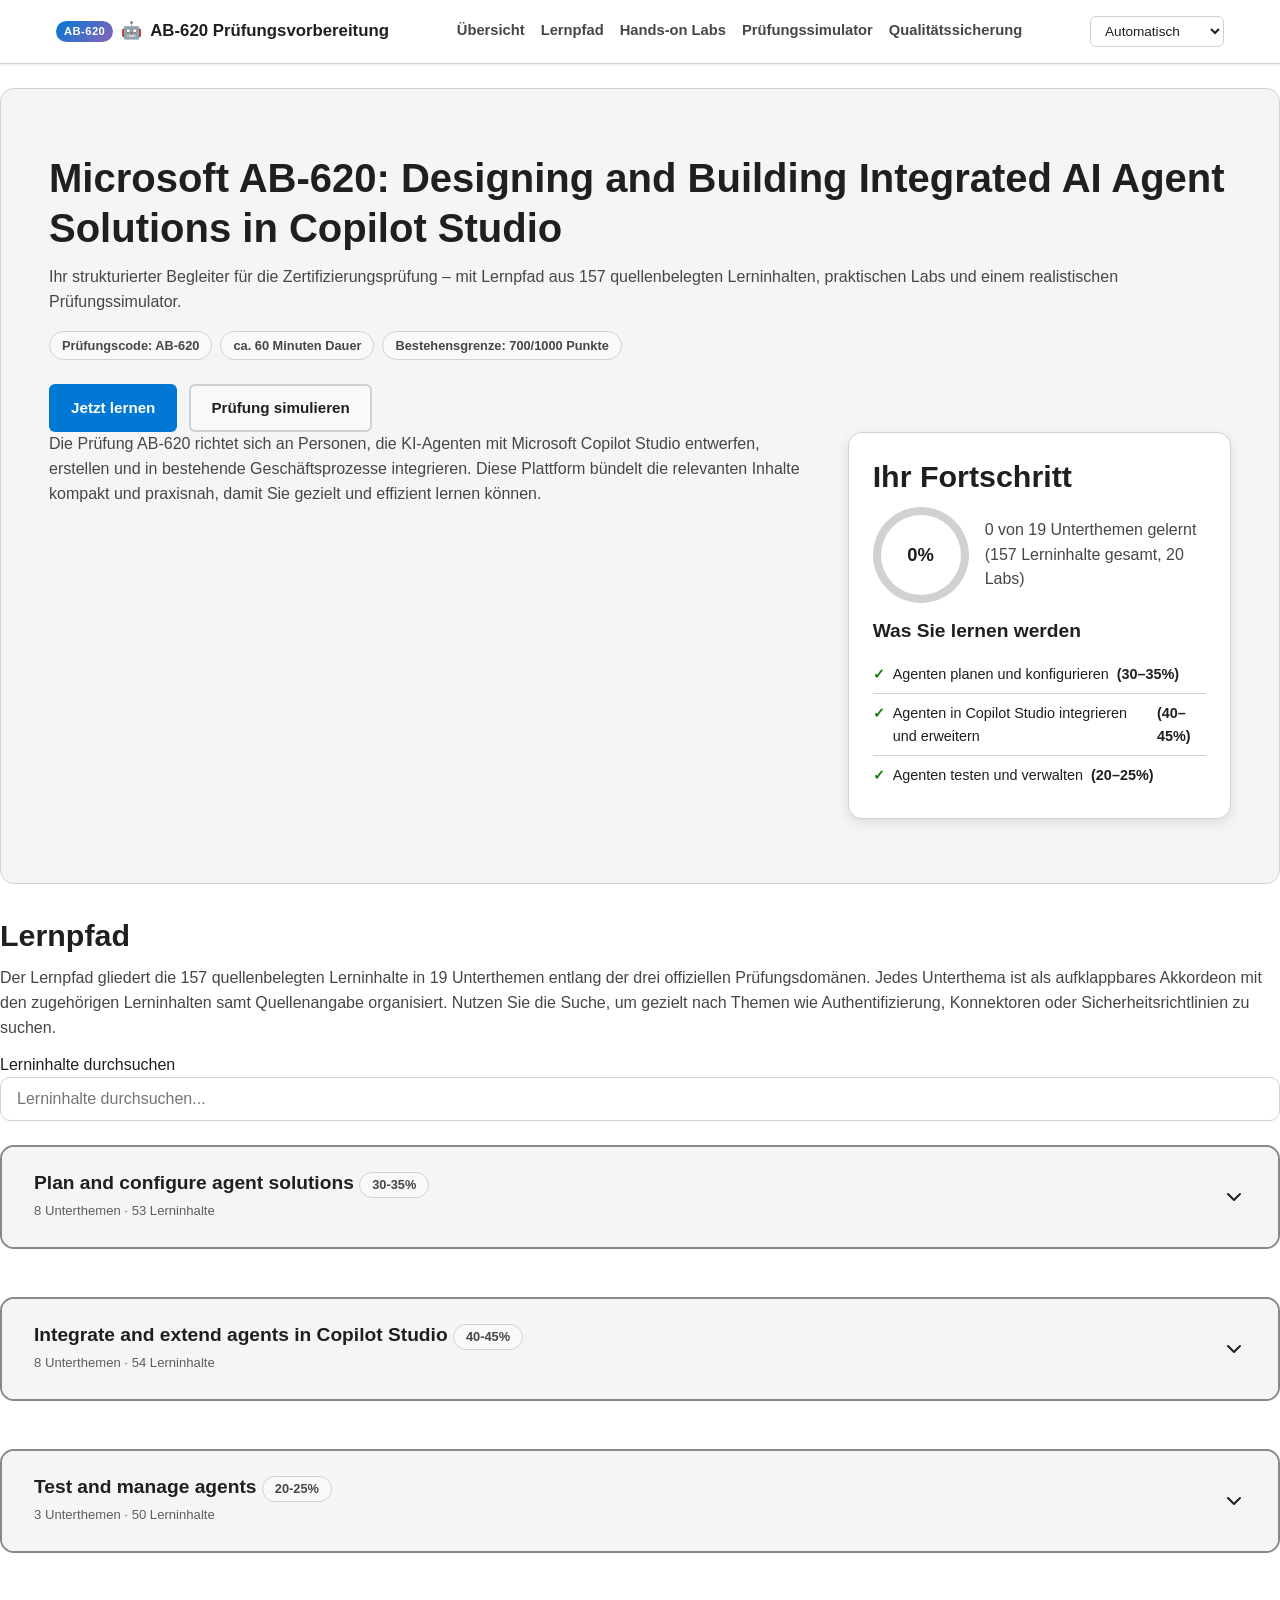
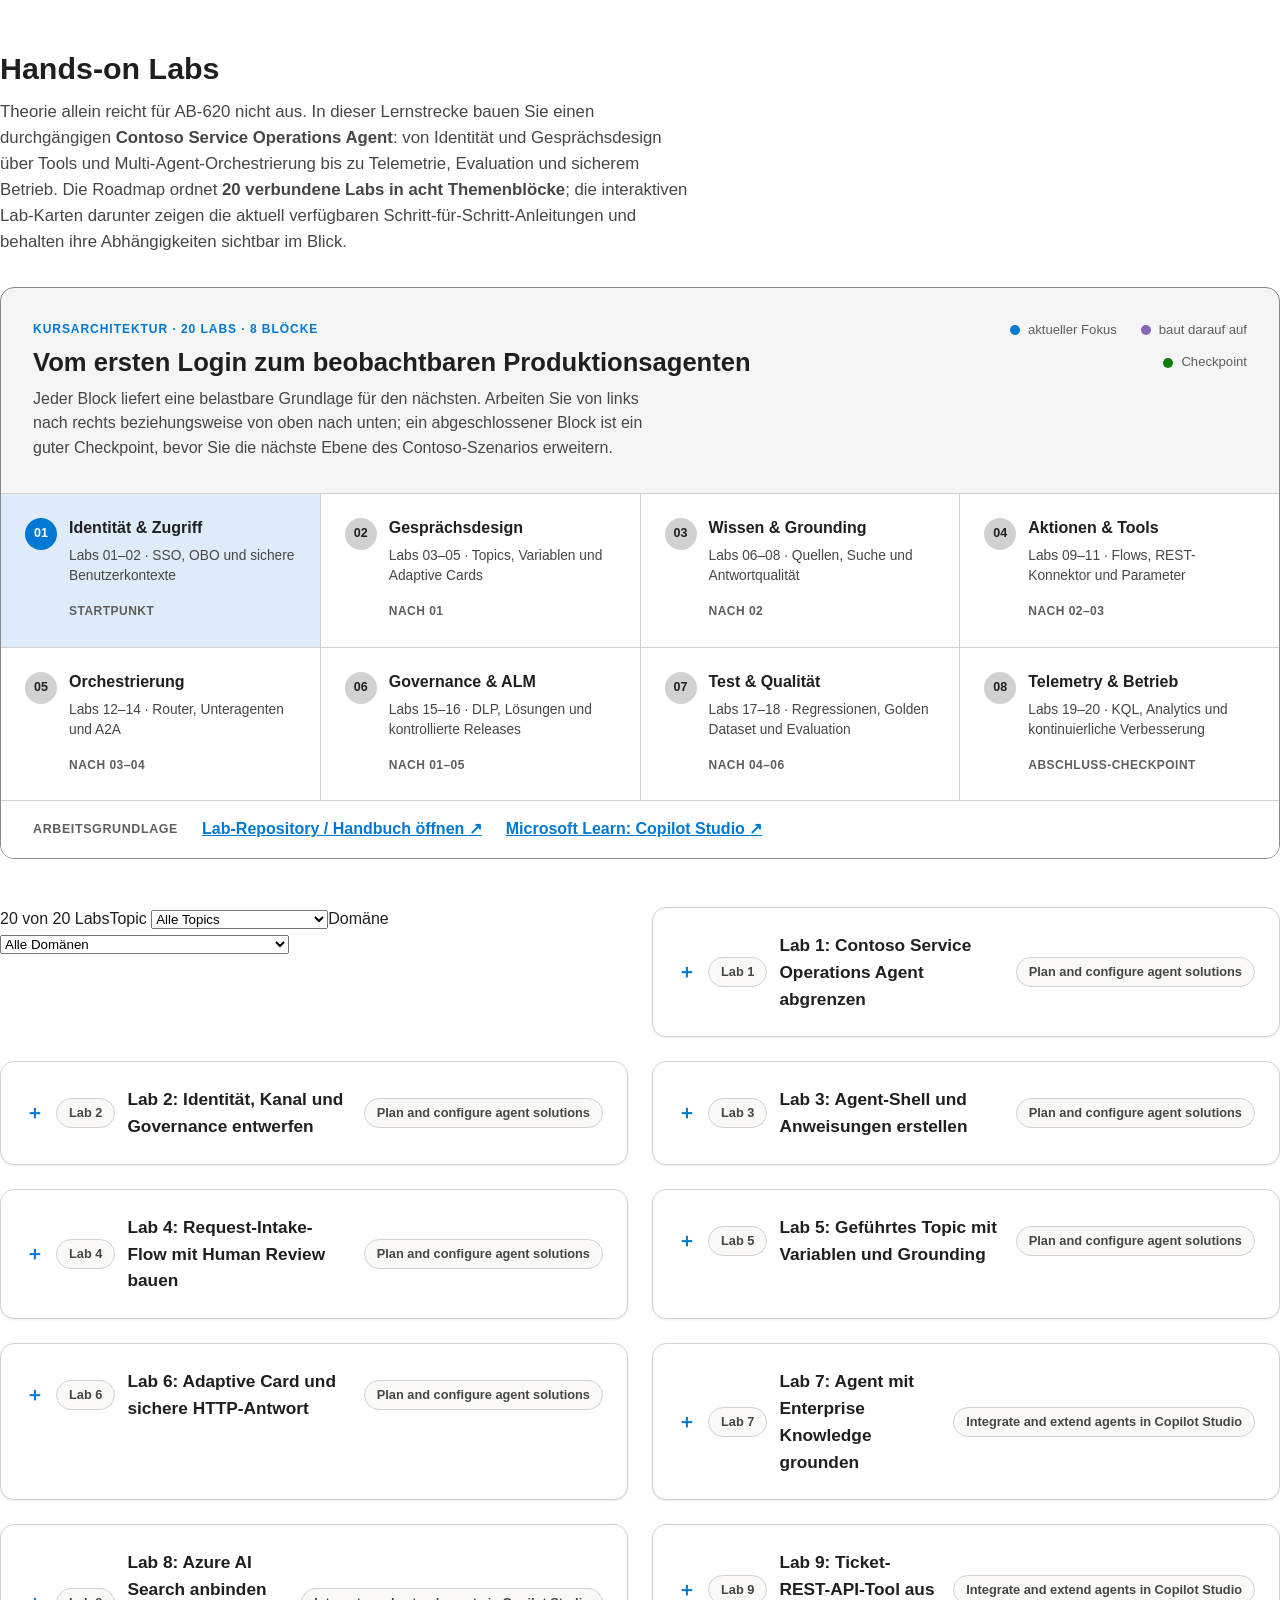
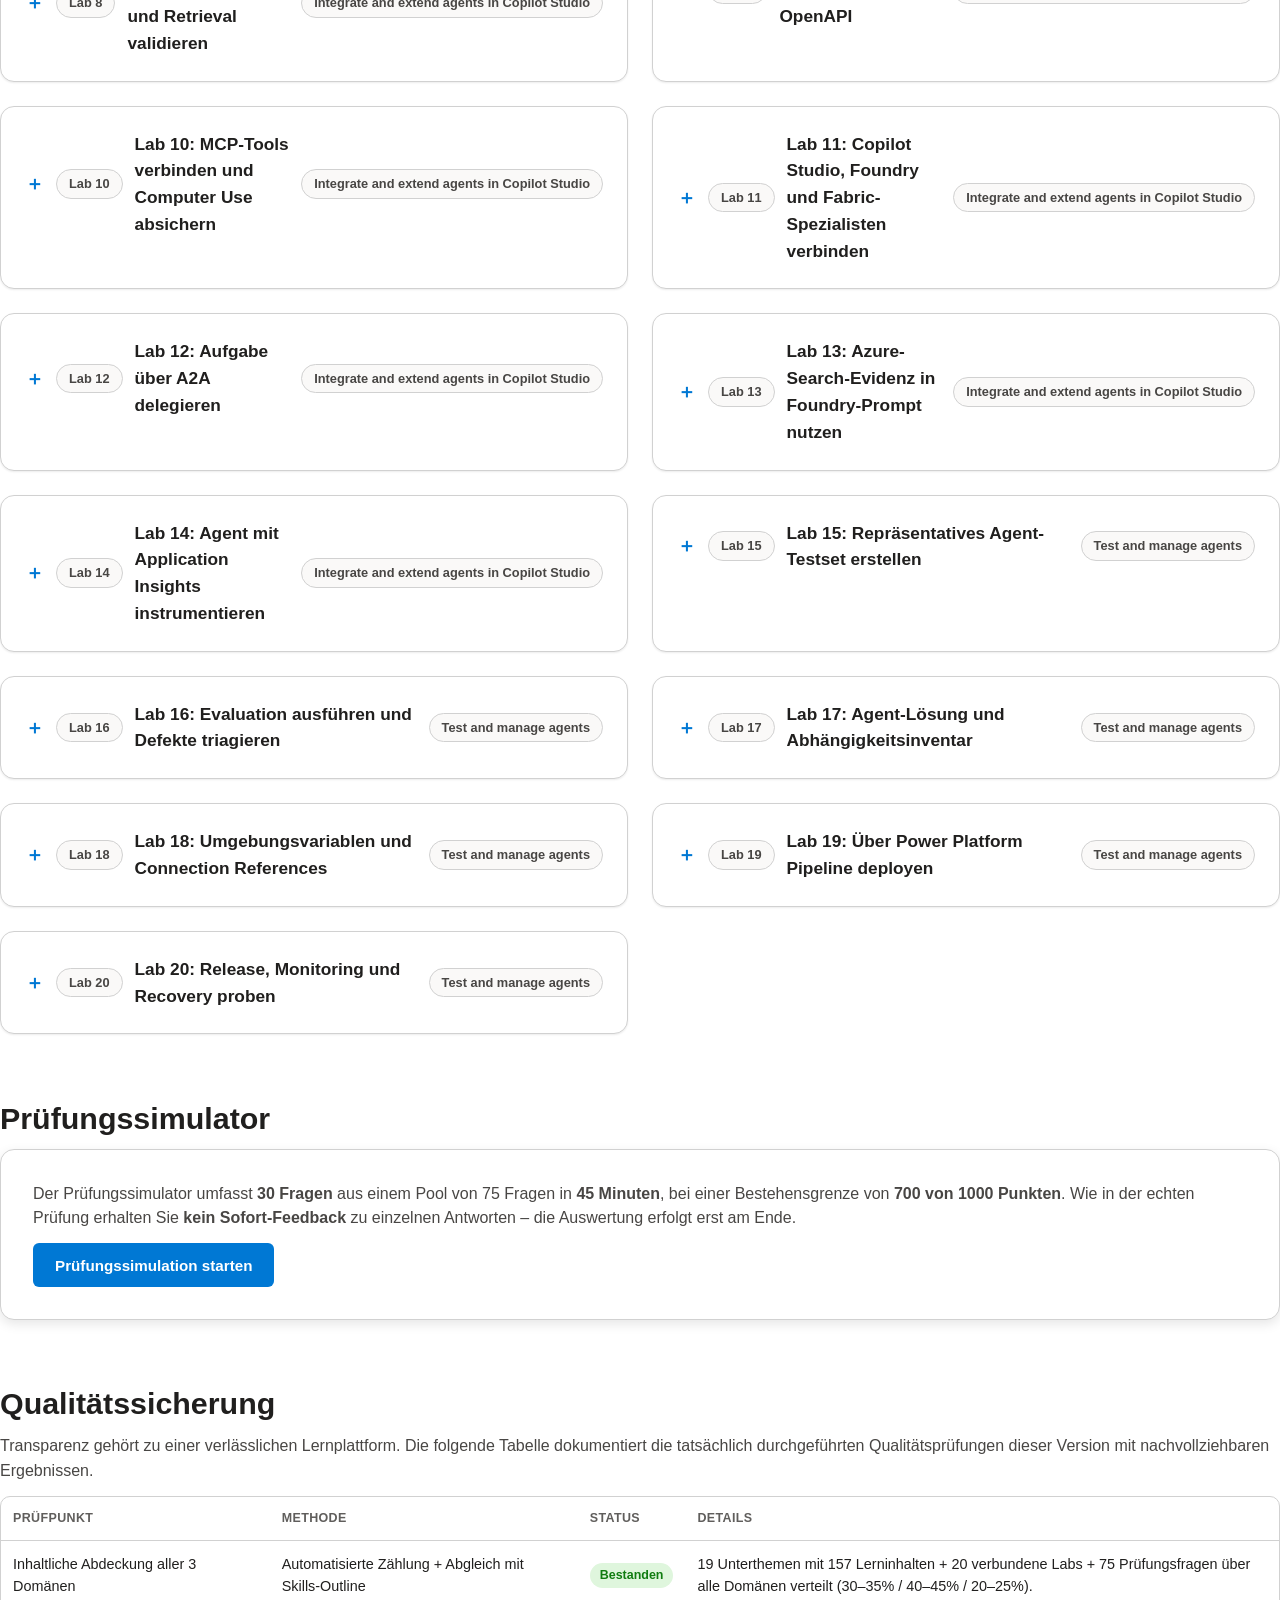
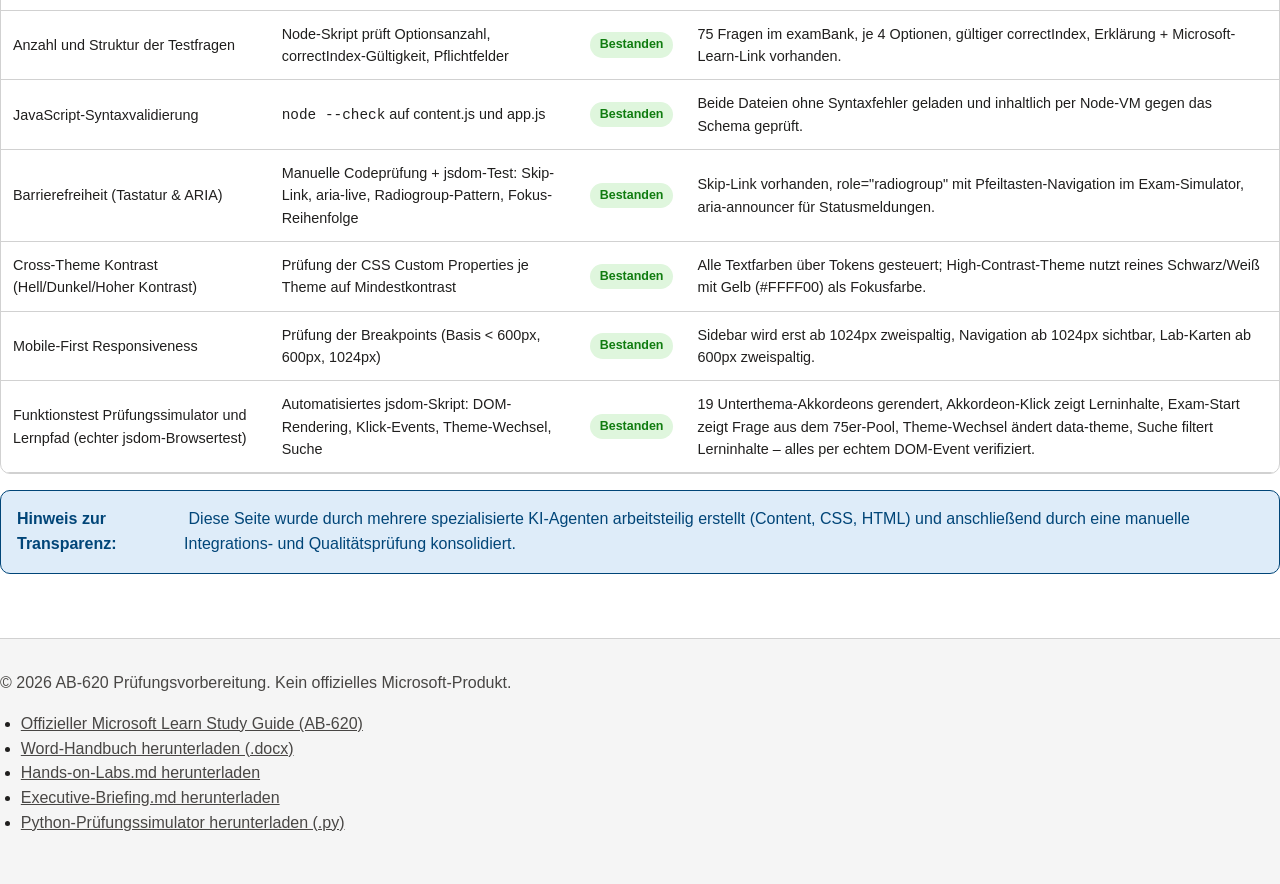
==== index.html @ d0540448 "Initial commit: AB-620 Prüfungsvorbereitung Lernplattform - 157 quellenbelegte Lerninhalte in 19 Unt" ====
<!DOCTYPE html>
<html lang="de" data-theme="auto">
<head>
<meta charset="UTF-8">
<meta name="viewport" content="width=device-width, initial-scale=1.0">
<title>AB-620 Prüfungsvorbereitung – Designing and Building Integrated AI Agent Solutions in Copilot Studio</title>
<meta name="description" content="Interaktive Lernplattform zur Vorbereitung auf die Microsoft-Zertifizierung AB-620: Lernpfad, Hands-on Labs und Prüfungssimulator.">
<link rel="stylesheet" href="assets/css/style.css?v=20260822-lab-accordion">
</head>
<body>
<a class="skip-link" href="#main-content">Zum Hauptinhalt springen</a>
<div id="aria-announcer" class="sr-only" aria-live="polite"></div>

<header class="site-header">
  <div class="site-header__inner">
    <a class="site-header__brand" href="#top" aria-label="AB-620 Prüfungsvorbereitung – Startseite">
      <span class="site-header__brand-badge">AB-620</span>
      <span aria-hidden="true">🤖</span> AB-620 Prüfungsvorbereitung
    </a>
    <nav class="site-nav" aria-label="Hauptnavigation">
        <a href="#uebersicht">Übersicht</a>
        <a href="#lernpfad">Lernpfad</a>
        <a href="#hands-on-labs">Hands-on Labs</a>
        <a href="#simulator">Prüfungssimulator</a>
        <a href="#qualitaetssicherung">Qualitätssicherung</a>
    </nav>
    <div class="theme-switcher">
      <label for="theme-select" class="sr-only">Farbschema auswählen</label>
      <select id="theme-select" aria-label="Farbschema auswählen">
        <option value="auto">Automatisch</option>
        <option value="light">Hell</option>
        <option value="dark">Dunkel</option>
        <option value="high-contrast">Hoher Kontrast</option>
      </select>
    </div>
  </div>
</header>

<main id="main-content">

  <section id="uebersicht" class="hero" aria-labelledby="hero-title">
    <div class="hero__content">
      <h1 id="hero-title">Microsoft AB-620: Designing and Building Integrated AI Agent Solutions in Copilot Studio</h1>
      <p class="hero__subtitle">Ihr strukturierter Begleiter für die Zertifizierungsprüfung – mit Lernpfad aus 157 quellenbelegten Lerninhalten, praktischen Labs und einem realistischen Prüfungssimulator.</p>
      <div class="hero__badges">
        <span class="badge">Prüfungscode: AB-620</span>
        <span class="badge">ca. 60 Minuten Dauer</span>
        <span class="badge">Bestehensgrenze: 700/1000 Punkte</span>
      </div>
      <div class="hero__actions">
        <a href="#lernpfad" class="btn btn--primary">Jetzt lernen</a>
        <a href="#simulator" class="btn btn--secondary">Prüfung simulieren</a>
      </div>
    </div>

    <div class="hero__layout content-with-sidebar">
      <div class="hero__main">
        <p>
          Die Prüfung AB-620 richtet sich an Personen, die KI-Agenten mit Microsoft Copilot Studio entwerfen,
          erstellen und in bestehende Geschäftsprozesse integrieren. Diese Plattform bündelt die relevanten
          Inhalte kompakt und praxisnah, damit Sie gezielt und effizient lernen können.
        </p>
      </div>
      <aside class="sidebar-card" aria-labelledby="sidebar-progress-title">
        <h2 id="sidebar-progress-title">Ihr Fortschritt</h2>
        <div class="progress-ring-wrap">
          <div id="dashboard-progress" class="score-ring" role="status" aria-live="polite" style="--pct:0">
            <span class="score-ring__value">0%</span>
          </div>
          <p id="sidebar-progress-stat" style="margin:0;">0 von 19 Unterthemen gelernt (157 Lerninhalte gesamt, 20 Labs)</p>
        </div>
        <h3>Was Sie lernen werden</h3>
        <ul class="learn-list">
          <li><span class="check" aria-hidden="true">✓</span> Agenten planen und konfigurieren <strong>(30–35%)</strong></li>
          <li><span class="check" aria-hidden="true">✓</span> Agenten in Copilot Studio integrieren und erweitern <strong>(40–45%)</strong></li>
          <li><span class="check" aria-hidden="true">✓</span> Agenten testen und verwalten <strong>(20–25%)</strong></li>
        </ul>
      </aside>
    </div>
  </section>

  <section id="lernpfad" class="section" aria-labelledby="lernpfad-title">
    <h2 id="lernpfad-title">Lernpfad</h2>
    <p>
      Der Lernpfad gliedert die 157 quellenbelegten Lerninhalte in 19 Unterthemen entlang der drei offiziellen
      Prüfungsdomänen. Jedes Unterthema ist als aufklappbares Akkordeon mit den zugehörigen Lerninhalten samt
      Quellenangabe organisiert. Nutzen Sie die Suche, um gezielt nach Themen wie Authentifizierung, Konnektoren
      oder Sicherheitsrichtlinien zu suchen.
    </p>
    <div class="search-field">
      <label for="search-input">Lerninhalte durchsuchen</label>
      <input id="search-input" type="search" placeholder="Lerninhalte durchsuchen...">
    </div>
    <div id="module-list" class="module-list" aria-live="polite">
      <!-- wird dynamisch von JS mit 3 Domänen-Blöcken und 19 Unterthema-Akkordeons befüllt -->
    </div>
  </section>

  <section id="hands-on-labs" class="section" aria-labelledby="labs-title">
    <h2 id="labs-title">Hands-on Labs</h2>
    <p class="labs-lead">
      Theorie allein reicht für AB-620 nicht aus. In dieser Lernstrecke bauen Sie einen durchgängigen
      <strong>Contoso Service Operations Agent</strong>: von Identität und Gesprächsdesign über Tools und
      Multi-Agent-Orchestrierung bis zu Telemetrie, Evaluation und sicherem Betrieb. Die Roadmap ordnet
      <strong>20 verbundene Labs in acht Themenblöcke</strong>; die interaktiven Lab-Karten darunter zeigen die
      aktuell verfügbaren Schritt-für-Schritt-Anleitungen und behalten ihre Abhängigkeiten sichtbar im Blick.
    </p>

    <div class="lab-architecture" aria-labelledby="lab-architecture-title">
      <div class="lab-architecture__intro">
        <div>
          <p class="section-kicker">Kursarchitektur · 20 Labs · 8 Blöcke</p>
          <h3 id="lab-architecture-title">Vom ersten Login zum beobachtbaren Produktionsagenten</h3>
          <p>
            Jeder Block liefert eine belastbare Grundlage für den nächsten. Arbeiten Sie von links nach rechts
            beziehungsweise von oben nach unten; ein abgeschlossener Block ist ein guter Checkpoint, bevor Sie
            die nächste Ebene des Contoso-Szenarios erweitern.
          </p>
        </div>
        <div class="lab-architecture__legend" aria-label="Legende für den Lernfortschritt">
          <span><i class="status-dot status-dot--current" aria-hidden="true"></i> aktueller Fokus</span>
          <span><i class="status-dot status-dot--next" aria-hidden="true"></i> baut darauf auf</span>
          <span><i class="status-dot status-dot--done" aria-hidden="true"></i> Checkpoint</span>
        </div>
      </div>
      <ol class="roadmap" aria-label="Acht Themenblöcke der Lab-Roadmap">
        <li class="roadmap__item roadmap__item--current">
          <span class="roadmap__index">01</span><div><h4>Identität &amp; Zugriff</h4><p>Labs 01–02 · SSO, OBO und sichere Benutzerkontexte</p><span class="roadmap__dependency">Startpunkt</span></div>
        </li>
        <li class="roadmap__item"><span class="roadmap__index">02</span><div><h4>Gesprächsdesign</h4><p>Labs 03–05 · Topics, Variablen und Adaptive Cards</p><span class="roadmap__dependency">nach 01</span></div></li>
        <li class="roadmap__item"><span class="roadmap__index">03</span><div><h4>Wissen &amp; Grounding</h4><p>Labs 06–08 · Quellen, Suche und Antwortqualität</p><span class="roadmap__dependency">nach 02</span></div></li>
        <li class="roadmap__item"><span class="roadmap__index">04</span><div><h4>Aktionen &amp; Tools</h4><p>Labs 09–11 · Flows, REST-Konnektor und Parameter</p><span class="roadmap__dependency">nach 02–03</span></div></li>
        <li class="roadmap__item"><span class="roadmap__index">05</span><div><h4>Orchestrierung</h4><p>Labs 12–14 · Router, Unteragenten und A2A</p><span class="roadmap__dependency">nach 03–04</span></div></li>
        <li class="roadmap__item"><span class="roadmap__index">06</span><div><h4>Governance &amp; ALM</h4><p>Labs 15–16 · DLP, Lösungen und kontrollierte Releases</p><span class="roadmap__dependency">nach 01–05</span></div></li>
        <li class="roadmap__item"><span class="roadmap__index">07</span><div><h4>Test &amp; Qualität</h4><p>Labs 17–18 · Regressionen, Golden Dataset und Evaluation</p><span class="roadmap__dependency">nach 04–06</span></div></li>
        <li class="roadmap__item"><span class="roadmap__index">08</span><div><h4>Telemetry &amp; Betrieb</h4><p>Labs 19–20 · KQL, Analytics und kontinuierliche Verbesserung</p><span class="roadmap__dependency">Abschluss-Checkpoint</span></div></li>
      </ol>
      <div class="lab-architecture__resources">
        <span class="resource-label">Arbeitsgrundlage</span>
        <a href="docs/AB-620_HandsOn_Labs.md" target="_blank" rel="noopener noreferrer">Lab-Repository / Handbuch öffnen <span aria-hidden="true">↗</span></a>
        <a href="https://learn.microsoft.com/en-us/microsoft-copilot-studio/" target="_blank" rel="noopener noreferrer">Microsoft Learn: Copilot Studio <span aria-hidden="true">↗</span></a>
      </div>
    </div>

    <div id="lab-list" class="lab-list" aria-live="polite" aria-label="Dynamisch geladene Lab-Karten">
      <!-- wird dynamisch von JS mit den verfügbaren Lab-Karten befüllt -->
    </div>
  </section>

  <section id="simulator" class="section" aria-labelledby="simulator-title">
    <h2 id="simulator-title">Prüfungssimulator</h2>
    <div id="exam-container" class="exam-shell">
      <div class="exam-intro">
        <p>
          Der Prüfungssimulator umfasst <strong>30 Fragen</strong> aus einem Pool von 75 Fragen in
          <strong>45 Minuten</strong>, bei einer Bestehensgrenze von <strong>700 von 1000 Punkten</strong>.
          Wie in der echten Prüfung erhalten Sie <strong>kein Sofort-Feedback</strong> zu einzelnen Antworten –
          die Auswertung erfolgt erst am Ende.
        </p>
        <button id="exam-start-btn" type="button" class="btn btn--primary">Prüfungssimulation starten</button>
      </div>
      <div id="exam-timer" class="exam-timer" hidden aria-live="polite"></div>
      <div id="exam-question-area" aria-live="polite"></div>
      <div id="exam-results" aria-live="polite"></div>
    </div>
  </section>

  <section id="qualitaetssicherung" class="section" aria-labelledby="qa-title">
    <h2 id="qa-title">Qualitätssicherung</h2>
    <p>
      Transparenz gehört zu einer verlässlichen Lernplattform. Die folgende Tabelle dokumentiert die tatsächlich
      durchgeführten Qualitätsprüfungen dieser Version mit nachvollziehbaren Ergebnissen.
    </p>
    <div class="table-scroll">
    <table class="data-table">
      <caption class="sr-only">QA-Prüfpunkte und Status</caption>
      <thead>
        <tr>
          <th scope="col">Prüfpunkt</th>
          <th scope="col">Methode</th>
          <th scope="col">Status</th>
          <th scope="col">Details</th>
        </tr>
      </thead>
      <tbody>
        <tr>
          <td>Inhaltliche Abdeckung aller 3 Domänen</td>
          <td>Automatisierte Zählung + Abgleich mit Skills-Outline</td>
          <td><span class="status-pill status-pill--pass">Bestanden</span></td>
          <td>19 Unterthemen mit 157 Lerninhalten + 20 verbundene Labs + 75 Prüfungsfragen über alle Domänen verteilt (30–35% / 40–45% / 20–25%).</td>
        </tr>
        <tr>
          <td>Anzahl und Struktur der Testfragen</td>
          <td>Node-Skript prüft Optionsanzahl, correctIndex-Gültigkeit, Pflichtfelder</td>
          <td><span class="status-pill status-pill--pass">Bestanden</span></td>
          <td>75 Fragen im examBank, je 4 Optionen, gültiger correctIndex, Erklärung + Microsoft-Learn-Link vorhanden.</td>
        </tr>
        <tr>
          <td>JavaScript-Syntaxvalidierung</td>
          <td><code>node --check</code> auf content.js und app.js</td>
          <td><span class="status-pill status-pill--pass">Bestanden</span></td>
          <td>Beide Dateien ohne Syntaxfehler geladen und inhaltlich per Node-VM gegen das Schema geprüft.</td>
        </tr>
        <tr>
          <td>Barrierefreiheit (Tastatur &amp; ARIA)</td>
          <td>Manuelle Codeprüfung + jsdom-Test: Skip-Link, aria-live, Radiogroup-Pattern, Fokus-Reihenfolge</td>
          <td><span class="status-pill status-pill--pass">Bestanden</span></td>
          <td>Skip-Link vorhanden, role="radiogroup" mit Pfeiltasten-Navigation im Exam-Simulator, aria-announcer für Statusmeldungen.</td>
        </tr>
        <tr>
          <td>Cross-Theme Kontrast (Hell/Dunkel/Hoher Kontrast)</td>
          <td>Prüfung der CSS Custom Properties je Theme auf Mindestkontrast</td>
          <td><span class="status-pill status-pill--pass">Bestanden</span></td>
          <td>Alle Textfarben über Tokens gesteuert; High-Contrast-Theme nutzt reines Schwarz/Weiß mit Gelb (#FFFF00) als Fokusfarbe.</td>
        </tr>
        <tr>
          <td>Mobile-First Responsiveness</td>
          <td>Prüfung der Breakpoints (Basis &lt; 600px, 600px, 1024px)</td>
          <td><span class="status-pill status-pill--pass">Bestanden</span></td>
          <td>Sidebar wird erst ab 1024px zweispaltig, Navigation ab 1024px sichtbar, Lab-Karten ab 600px zweispaltig.</td>
        </tr>
        <tr>
          <td>Funktionstest Prüfungssimulator und Lernpfad (echter jsdom-Browsertest)</td>
          <td>Automatisiertes jsdom-Skript: DOM-Rendering, Klick-Events, Theme-Wechsel, Suche</td>
          <td><span class="status-pill status-pill--pass">Bestanden</span></td>
          <td>19 Unterthema-Akkordeons gerendert, Akkordeon-Klick zeigt Lerninhalte, Exam-Start zeigt Frage aus dem 75er-Pool, Theme-Wechsel ändert data-theme, Suche filtert Lerninhalte – alles per echtem DOM-Event verifiziert.</td>
        </tr>
      </tbody>
    </table>
    </div>
    <div class="alert alert--info">
      <strong>Hinweis zur Transparenz:</strong>&nbsp;Diese Seite wurde durch mehrere spezialisierte KI-Agenten arbeitsteilig erstellt (Content, CSS, HTML) und anschließend durch eine manuelle Integrations- und Qualitätsprüfung konsolidiert.
    </div>
  </section>

</main>

<footer class="site-footer">
  <p>&copy; 2026 AB-620 Prüfungsvorbereitung. Kein offizielles Microsoft-Produkt.</p>
  <nav aria-label="Weiterführende Links">
    <ul>
      <li><a href="https://learn.microsoft.com/en-us/credentials/certifications/resources/study-guides/ab-620" target="_blank" rel="noopener noreferrer">Offizieller Microsoft Learn Study Guide (AB-620)</a></li>
      <li><a href="docs/AB-620_Microsoft_AI_Agent_Builder_Lernplan.docx" download>Word-Handbuch herunterladen (.docx)</a></li>
      <li><a href="docs/AB-620_HandsOn_Labs.md" download>Hands-on-Labs.md herunterladen</a></li>
      <li><a href="docs/AB-620_Executive_Briefing.md" download>Executive-Briefing.md herunterladen</a></li>
      <li><a href="docs/ab620_exam_simulator.py" download>Python-Prüfungssimulator herunterladen (.py)</a></li>
    </ul>
  </nav>
</footer>

<script src="assets/data/content.js?v=20260822-lab-accordion"></script>
<script src="assets/js/app.js?v=20260822-lab-accordion"></script>
</body>
</html>
---- assets/css/style.css ----
/* ==========================================================================
   AB-620 Prüfungsvorbereitung — Design System
   Basis: Microsoft.com Fluent-Optik (hell) mit abgeleitetem Dark- und
   High-Contrast-Theme. Layout-Muster: Udemy (Sidebar/Akkordeon) +
   Coursera (Modul-Karten mit Fortschritt).
   ========================================================================== */

/* ---------- 1. Design Tokens (Light = Basis) ---------- */
:root,
:root[data-theme="light"] {
  --color-bg: #ffffff;
  --color-bg-subtle: #f5f5f5;
  --color-bg-elevated: #ffffff;
  --color-surface-2: #faf9f8;
  --color-border: #d1d1d1;
  --color-border-strong: #8a8886;

  --color-text: #201f1e;
  --color-text-secondary: #484644;
  --color-text-muted: #605e5c;
  --color-text-on-primary: #ffffff;

  --color-primary: #0078d4;
  --color-primary-hover: #005a9e;
  --color-primary-active: #004578;
  --color-accent-teams: #6264a7;
  --color-accent-copilot: #8764b8;

  --color-success: #107c10;
  --color-success-bg: #dff6dd;
  --color-warning: #8a6d00;
  --color-warning-bg: #fff4ce;
  --color-error: #a4262c;
  --color-error-bg: #fde7e9;
  --color-info: #004578;
  --color-info-bg: #deecf9;

  --code-bg: #1e1e1e;
  --code-text: #d4d4d4;
  --code-keyword: #569cd6;
  --code-string: #ce9178;
  --code-comment: #6a9955;

  --focus-ring-color: #0078d4;

  --radius-sm: 6px;
  --radius-md: 10px;
  --radius-lg: 14px;
  --radius-pill: 999px;

  --shadow-sm: 0 1px 2px rgba(0,0,0,.08);
  --shadow-md: 0 4px 12px rgba(0,0,0,.10);
  --shadow-lg: 0 10px 28px rgba(0,0,0,.14);

  --space-1: 4px;
  --space-2: 8px;
  --space-3: 12px;
  --space-4: 16px;
  --space-5: 24px;
  --space-6: 32px;
  --space-7: 48px;
  --space-8: 64px;

  --font-family: "Segoe UI Variable", "Segoe UI", -apple-system, BlinkMacSystemFont, Roboto, Helvetica, Arial, sans-serif;
  --font-mono: "Cascadia Code", "Fira Code", Consolas, "Courier New", monospace;

  --header-height: 64px;
  --transition-fast: 120ms ease;
  --transition-base: 200ms ease;
}

/* ---------- Dark theme (explicit + system fallback for "auto") ---------- */
:root[data-theme="dark"],
:root[data-theme="auto"] {
  /* placeholders overridden below in media query for auto */
}

:root[data-theme="dark"] {
  --color-bg: #1b1a19;
  --color-bg-subtle: #201f1e;
  --color-bg-elevated: #292827;
  --color-surface-2: #252423;
  --color-border: #484644;
  --color-border-strong: #605e5c;

  --color-text: #f3f2f1;
  --color-text-secondary: #e1dfdd;
  --color-text-muted: #c8c6c4;
  --color-text-on-primary: #ffffff;

  --color-primary: #2899f5;
  --color-primary-hover: #56b1f7;
  --color-primary-active: #0078d4;
  --color-accent-teams: #8b8cc7;
  --color-accent-copilot: #a583d6;

  --color-success: #6bb700;
  --color-success-bg: #1f3a1a;
  --color-warning: #ffd335;
  --color-warning-bg: #3d3116;
  --color-error: #ff5f6d;
  --color-error-bg: #3b1f21;
  --color-info: #6cb3f2;
  --color-info-bg: #16283b;

  --code-bg: #0f0f0f;
  --code-text: #e6e6e6;

  --focus-ring-color: #56b1f7;

  --shadow-sm: 0 1px 2px rgba(0,0,0,.4);
  --shadow-md: 0 4px 12px rgba(0,0,0,.45);
  --shadow-lg: 0 10px 28px rgba(0,0,0,.55);
}

/* ---------- High-contrast theme ---------- */
:root[data-theme="high-contrast"] {
  --color-bg: #000000;
  --color-bg-subtle: #000000;
  --color-bg-elevated: #000000;
  --color-surface-2: #000000;
  --color-border: #ffffff;
  --color-border-strong: #ffffff;

  --color-text: #ffffff;
  --color-text-secondary: #ffffff;
  --color-text-muted: #ffffff;
  --color-text-on-primary: #000000;

  --color-primary: #1aebff;
  --color-primary-hover: #ffff00;
  --color-primary-active: #ffff00;
  --color-accent-teams: #1aebff;
  --color-accent-copilot: #ff3ec9;

  --color-success: #3ff23f;
  --color-success-bg: #000000;
  --color-warning: #ffff00;
  --color-warning-bg: #000000;
  --color-error: #ff3b3b;
  --color-error-bg: #000000;
  --color-info: #1aebff;
  --color-info-bg: #000000;

  --code-bg: #000000;
  --code-text: #ffffff;

  --focus-ring-color: #ffff00;

  --shadow-sm: none;
  --shadow-md: none;
  --shadow-lg: none;
}

/* ---------- Auto: follow OS preference when data-theme="auto" ---------- */
@media (prefers-color-scheme: dark) {
  :root[data-theme="auto"] {
    --color-bg: #1b1a19;
    --color-bg-subtle: #201f1e;
    --color-bg-elevated: #292827;
    --color-surface-2: #252423;
    --color-border: #484644;
    --color-border-strong: #605e5c;
    --color-text: #f3f2f1;
    --color-text-secondary: #e1dfdd;
    --color-text-muted: #c8c6c4;
    --color-text-on-primary: #ffffff;
    --color-primary: #2899f5;
    --color-primary-hover: #56b1f7;
    --color-primary-active: #0078d4;
    --color-accent-teams: #8b8cc7;
    --color-accent-copilot: #a583d6;
    --color-success: #6bb700; --color-success-bg: #1f3a1a;
    --color-warning: #ffd335; --color-warning-bg: #3d3116;
    --color-error: #ff5f6d; --color-error-bg: #3b1f21;
    --color-info: #6cb3f2; --color-info-bg: #16283b;
    --code-bg: #0f0f0f; --code-text: #e6e6e6;
    --focus-ring-color: #56b1f7;
    --shadow-sm: 0 1px 2px rgba(0,0,0,.4);
    --shadow-md: 0 4px 12px rgba(0,0,0,.45);
    --shadow-lg: 0 10px 28px rgba(0,0,0,.55);
  }
}

@media (forced-colors: active) {
  :root[data-theme="auto"] {
    --focus-ring-color: LinkText;
  }
}

/* ---------- 2. Reset & Base ---------- */
*, *::before, *::after { box-sizing: border-box; }
html { scroll-behavior: smooth; }
@media (prefers-reduced-motion: reduce) {
  html { scroll-behavior: auto; }
  *, *::before, *::after {
    animation-duration: 0.001ms !important;
    animation-iteration-count: 1 !important;
    transition-duration: 0.001ms !important;
    scroll-behavior: auto !important;
  }
}

body {
  margin: 0;
  font-family: var(--font-family);
  background: var(--color-bg);
  color: var(--color-text);
  line-height: 1.55;
  font-size: 16px;
  transition: background-color var(--transition-base), color var(--transition-base);
}

h1, h2, h3, h4 { margin: 0 0 var(--space-3); line-height: 1.25; font-weight: 600; }
h1 { font-size: clamp(1.75rem, 4vw, 2.5rem); }
h2 { font-size: clamp(1.4rem, 3vw, 1.9rem); }
h3 { font-size: 1.2rem; }
p { margin: 0 0 var(--space-3); color: var(--color-text-secondary); }
a { color: var(--color-primary); }
ul, ol { padding-left: 1.3em; }

img, svg { max-width: 100%; }

.sr-only {
  position: absolute; width: 1px; height: 1px; padding: 0; margin: -1px;
  overflow: hidden; clip: rect(0,0,0,0); white-space: nowrap; border: 0;
}

.skip-link {
  position: absolute; top: -100px; left: var(--space-3);
  background: var(--color-primary); color: var(--color-text-on-primary);
  padding: var(--space-2) var(--space-4); border-radius: var(--radius-sm);
  z-index: 1000; transition: top var(--transition-fast);
}
.skip-link:focus { top: var(--space-3); }

:focus-visible {
  outline: 3px solid var(--focus-ring-color);
  outline-offset: 2px;
  border-radius: var(--radius-sm);
}

/* ---------- 3. Layout Shell ---------- */
.site-header {
  position: sticky; top: 0; z-index: 100;
  height: var(--header-height);
  background: var(--color-bg-elevated);
  border-bottom: 1px solid var(--color-border);
  box-shadow: var(--shadow-sm);
}
.site-header__inner {
  max-width: 1200px; margin: 0 auto; height: 100%;
  display: flex; align-items: center; justify-content: space-between;
  padding: 0 var(--space-4); gap: var(--space-4);
}
.site-header__brand {
  display: flex; align-items: center; gap: var(--space-2);
  font-weight: 700; font-size: 1.05rem; color: var(--color-text); text-decoration: none;
}
.site-header__brand-badge {
  background: linear-gradient(135deg, var(--color-primary), var(--color-accent-copilot));
  color: #fff; font-size: .7rem; font-weight: 700; letter-spacing: .04em;
  padding: 2px 8px; border-radius: var(--radius-pill);
}
.site-nav { display: none; gap: var(--space-4); }
.site-nav a {
  color: var(--color-text-secondary); text-decoration: none; font-weight: 600; font-size: .92rem;
  padding: var(--space-2) 0; border-bottom: 2px solid transparent;
}
.site-nav a:hover { color: var(--color-primary); border-bottom-color: var(--color-primary); }

.theme-switcher { display: flex; align-items: center; gap: var(--space-2); }
.theme-switcher select {
  font-family: inherit; font-size: .85rem; padding: 6px 10px;
  border-radius: var(--radius-sm); border: 1px solid var(--color-border);
  background: var(--color-bg-elevated); color: var(--color-text); cursor: pointer;
}

.page-container { max-width: 1200px; margin: 0 auto; padding: 0 var(--space-4); }

.layout-grid {
  display: grid; grid-template-columns: 1fr; gap: var(--space-6);
  padding: var(--space-6) 0;
}

main section { scroll-margin-top: calc(var(--header-height) + var(--space-3)); margin-bottom: var(--space-8); }

/* ---------- 4. Hero ---------- */
.hero {
  background: var(--color-bg-subtle);
  border-radius: var(--radius-lg);
  padding: var(--space-7) var(--space-5);
  margin: var(--space-5) 0 var(--space-6);
  border: 1px solid var(--color-border);
}
.hero__eyebrow {
  display: inline-block; font-size: .8rem; font-weight: 700; letter-spacing: .05em;
  text-transform: uppercase; color: var(--color-accent-copilot); margin-bottom: var(--space-2);
}
.hero__badges { display: flex; flex-wrap: wrap; gap: var(--space-2); margin: var(--space-4) 0; }
.hero__actions { display: flex; flex-wrap: wrap; gap: var(--space-3); margin-top: var(--space-5); }

/* ---------- 5. Buttons ---------- */
.btn {
  display: inline-flex; align-items: center; justify-content: center; gap: var(--space-2);
  font-family: inherit; font-weight: 600; font-size: .95rem; cursor: pointer;
  padding: 10px 20px; border-radius: var(--radius-sm); border: 2px solid transparent;
  text-decoration: none; transition: background-color var(--transition-fast), color var(--transition-fast), border-color var(--transition-fast), transform var(--transition-fast);
  min-height: 44px;
}
.btn:active { transform: scale(0.98); }
.btn--primary { background: var(--color-primary); color: var(--color-text-on-primary); }
.btn--primary:hover { background: var(--color-primary-hover); }
.btn--secondary { background: var(--color-surface-2); color: var(--color-text); border-color: var(--color-border); }
.btn--secondary:hover { border-color: var(--color-primary); color: var(--color-primary); }
.btn--outline { background: transparent; color: var(--color-primary); border-color: var(--color-primary); }
.btn--outline:hover { background: var(--color-info-bg); }
.btn:disabled { opacity: .55; cursor: not-allowed; }

/* ---------- 6. Badges / Pills ---------- */
.badge {
  display: inline-flex; align-items: center; gap: 6px;
  font-size: .8rem; font-weight: 600; padding: 4px 12px;
  border-radius: var(--radius-pill); background: var(--color-surface-2);
  border: 1px solid var(--color-border); color: var(--color-text-secondary);
}
.badge--primary { background: var(--color-info-bg); color: var(--color-info); border-color: transparent; }
.badge--success { background: var(--color-success-bg); color: var(--color-success); border-color: transparent; }

.skill-pill {
  display: inline-block; font-size: .78rem; font-weight: 600;
  padding: 3px 10px; border-radius: var(--radius-pill);
  background: var(--color-info-bg); color: var(--color-info); margin: 0 6px 6px 0;
}

/* ---------- 7. Grid: Content + Sidebar (Udemy pattern) ---------- */
.content-with-sidebar {
  display: grid; grid-template-columns: 1fr; gap: var(--space-6);
}
.sidebar-card {
  background: var(--color-bg-elevated); border: 1px solid var(--color-border);
  border-radius: var(--radius-lg); padding: var(--space-5); box-shadow: var(--shadow-md);
  align-self: start;
}
@media (min-width: 1024px) {
  .content-with-sidebar { grid-template-columns: 2fr 1fr; }
  .sidebar-card { position: sticky; top: calc(var(--header-height) + var(--space-4)); }
}

.progress-ring-wrap { display: flex; align-items: center; gap: var(--space-4); margin-bottom: var(--space-4); }
.score-ring {
  --pct: 0;
  width: 96px; height: 96px; border-radius: 50%; flex-shrink: 0;
  background: conic-gradient(var(--color-primary) calc(var(--pct) * 1%), var(--color-border) 0);
  display: grid; place-items: center; position: relative;
}
.score-ring::before {
  content: ""; position: absolute; inset: 8px; border-radius: 50%; background: var(--color-bg-elevated);
}
.score-ring__value { position: relative; font-weight: 700; font-size: 1.15rem; }

.learn-list { list-style: none; padding: 0; margin: 0; }
.learn-list li { display: flex; gap: var(--space-2); align-items: flex-start; padding: var(--space-2) 0; border-bottom: 1px solid var(--color-border); font-size: .9rem; }
.learn-list li:last-child { border-bottom: none; }
.learn-list .check { color: var(--color-success); font-weight: 700; }

/* ---------- 8. Search input ---------- */
.search-field { position: relative; margin-bottom: var(--space-5); }
.search-field input[type="search"] {
  width: 100%; font-family: inherit; font-size: 1rem; padding: 12px 16px;
  border-radius: var(--radius-md); border: 1px solid var(--color-border);
  background: var(--color-bg-elevated); color: var(--color-text);
}

/* ---------- 9. Accordion module cards (Udemy curriculum + Coursera module) ---------- */
.module-list { display: flex; flex-direction: column; gap: var(--space-4); }

.module-card {
  background: var(--color-bg-elevated); border: 1px solid var(--color-border);
  border-radius: var(--radius-lg); overflow: hidden;
}
.module-card[open] { box-shadow: var(--shadow-md); }

.module-card__header {
  display: flex; align-items: center; gap: var(--space-3);
  padding: var(--space-4) var(--space-5); cursor: pointer; list-style: none;
  background: var(--color-bg-elevated);
}
.module-card__header::-webkit-details-marker { display: none; }
.module-card__header:hover { background: var(--color-bg-subtle); }

.module-card__number {
  width: 36px; height: 36px; border-radius: 50%; background: var(--color-info-bg);
  color: var(--color-info); font-weight: 700; display: grid; place-items: center; flex-shrink: 0;
}
.module-card__title-group { flex: 1; min-width: 0; }
.module-card__title { font-weight: 700; font-size: 1.02rem; margin: 0; }
.module-card__meta { font-size: .82rem; color: var(--color-text-muted); }
.module-card__chevron { transition: transform var(--transition-base); flex-shrink: 0; }
.module-card[open] .module-card__chevron { transform: rotate(180deg); }

.module-card__progress-bar {
  height: 4px; background: var(--color-border); border-radius: var(--radius-pill); overflow: hidden;
}

/* ---------- 9b. Domain-level accordion (top level: klappt die ganze Domäne auf/zu) ---------- */
.domain-accordion {
  background: var(--color-bg-elevated); border: 2px solid var(--color-border-strong, var(--color-border));
  border-radius: var(--radius-xl, var(--radius-lg)); overflow: hidden; margin-bottom: var(--space-6, 24px);
}
.domain-accordion[open] { box-shadow: var(--shadow-lg, var(--shadow-md)); }
.domain-accordion__header {
  display: flex; align-items: center; gap: var(--space-4);
  padding: var(--space-5) var(--space-6); cursor: pointer; list-style: none;
  background: var(--color-bg-subtle);
}
.domain-accordion__header::-webkit-details-marker { display: none; }
.domain-accordion__header:hover { background: var(--color-bg-hover, var(--color-bg-subtle)); }
.domain-accordion__title-group { flex: 1; min-width: 0; }
.domain-accordion__chevron { transition: transform var(--transition-base); flex-shrink: 0; width: 24px; height: 24px; }
.domain-accordion[open] .domain-accordion__chevron { transform: rotate(180deg); }
.domain-accordion__body { padding: var(--space-5) var(--space-6); }
.domain-accordion__body .module-list,
.domain-accordion__body > .module-card { margin-top: var(--space-4); }

/* ---------- 9c. Domain overview (vor Start des Presenters) ---------- */
.domain-overview__stats {
  display: flex; gap: var(--space-4, 16px); list-style: none; padding: 0; margin: var(--space-4, 16px) 0;
  flex-wrap: wrap;
}
.domain-overview__stats li {
  background: var(--color-bg-subtle); border-radius: var(--radius-pill); padding: 6px 16px;
  font-size: .85rem; font-weight: 600; color: var(--color-text-muted);
}

/* ---------- 9d. Presenter-Karte: geführter Einzelkarten-Modus ----------
   Layout: oberes 2/3 = Erklärung (Topic + Content), unteres 1/3 = Quelle, darunter Navigation. */
.presenter-card {
  display: flex; flex-direction: column;
  border: 1px solid var(--color-border); border-radius: var(--radius-xl, var(--radius-lg));
  overflow: hidden; background: var(--color-bg-elevated);
  max-height: calc(100vh - 160px);
}
.presenter-card__progress {
  display: flex; justify-content: space-between; align-items: center;
  padding: var(--space-4, 16px) var(--space-5, 20px);
  border-bottom: 1px solid var(--color-border);
  font-size: .85rem; color: var(--color-text-muted);
  flex-shrink: 0;
}
.presenter-card__counter { font-weight: 600; }

.presenter-card__explanation {
  flex: 2 1 0; /* oberes 2/3 */
  padding: var(--space-6, 24px) var(--space-6, 24px);
  display: flex; flex-direction: column; justify-content: center;
  background: var(--color-bg-elevated);
  overflow-y: auto;
  min-height: 0; /* erlaubt Flex-Kind zu schrumpfen und intern zu scrollen statt überzulaufen */
}
.presenter-card__topic {
  font-size: 1.35rem; font-weight: 700; margin: 0 0 var(--space-4, 16px) 0; color: var(--color-text);
}
.presenter-card__content {
  font-size: 1.05rem; line-height: 1.65; color: var(--color-text); margin: 0;
}

.presenter-card__source {
  flex: 1 1 0; /* unteres 1/3 */
  padding: var(--space-5, 20px) var(--space-6, 24px);
  background: var(--color-bg-subtle); border-top: 2px solid var(--color-border);
  display: flex; flex-direction: column; justify-content: center; gap: var(--space-2, 8px);
  overflow-y: auto;
  min-height: 0;
  flex-shrink: 0;
}
.presenter-card__source-label {
  font-size: .75rem; text-transform: uppercase; letter-spacing: .05em; font-weight: 700;
  color: var(--color-text-muted);
}
.presenter-card__source a { font-weight: 600; word-break: break-word; }

.presenter-card__nav {
  display: flex; justify-content: space-between; gap: var(--space-3, 12px);
  padding: var(--space-4, 16px) var(--space-6, 24px);
  border-top: 1px solid var(--color-border); background: var(--color-bg-elevated);
  flex-shrink: 0;
}
.presenter-card__nav .btn { flex: 1; }
.presenter-card__nav .btn:disabled { opacity: .4; cursor: not-allowed; }

@media (min-width: 768px) {
  .presenter-card__explanation { min-height: 200px; }
  .presenter-card__nav .btn { flex: 0 0 auto; min-width: 140px; }
}

.module-card__progress-fill { height: 100%; background: var(--color-success); width: 0%; transition: width var(--transition-base); }

.module-card__body { padding: 0 var(--space-5) var(--space-5); }
.module-card__section { margin-top: var(--space-4); }
.module-card__section h4 { font-size: .95rem; text-transform: uppercase; letter-spacing: .03em; color: var(--color-text-muted); margin-bottom: var(--space-2); }

/* ---------- 10. Lab architecture + cards ---------- */
.labs-lead { max-width: 74ch; font-size: 1.05rem; }
.lab-architecture {
  margin: var(--space-6) 0 var(--space-7);
  border: 1px solid var(--color-border-strong);
  border-radius: var(--radius-lg);
  background: var(--color-bg-subtle);
  overflow: hidden;
}
.lab-architecture__intro {
  display: grid; grid-template-columns: minmax(0, 1fr); gap: var(--space-5);
  padding: var(--space-6); border-bottom: 1px solid var(--color-border);
}
.section-kicker {
  margin: 0 0 var(--space-2); color: var(--color-primary); font-size: .75rem;
  font-weight: 800; letter-spacing: .08em; text-transform: uppercase;
}
.lab-architecture__intro h3 { margin-bottom: var(--space-2); font-size: clamp(1.25rem, 2vw, 1.6rem); }
.lab-architecture__intro p:last-child { max-width: 70ch; margin-bottom: 0; }
.lab-architecture__legend { display: flex; flex-wrap: wrap; gap: var(--space-3) var(--space-5); align-content: start; font-size: .82rem; color: var(--color-text-muted); }
.lab-architecture__legend span { display: inline-flex; align-items: center; gap: var(--space-2); }
.status-dot { width: 10px; height: 10px; border-radius: 50%; display: inline-block; background: var(--color-border-strong); }
.status-dot--current { background: var(--color-primary); }
.status-dot--next { background: var(--color-accent-copilot); }
.status-dot--done { background: var(--color-success); }
.roadmap {
  display: grid; grid-template-columns: repeat(4, minmax(0, 1fr)); gap: 1px;
  list-style: none; padding: 0; margin: 0; background: var(--color-border);
}
.roadmap__item {
  position: relative; display: grid; grid-template-columns: auto 1fr; gap: var(--space-3);
  min-height: 148px; padding: var(--space-5); background: var(--color-bg-elevated);
}
.roadmap__item--current { background: var(--color-info-bg); }
.roadmap__index {
  display: grid; place-items: center; width: 32px; height: 32px; border-radius: 50%;
  background: var(--color-border); color: var(--color-text); font-size: .78rem; font-weight: 800;
}
.roadmap__item--current .roadmap__index { background: var(--color-primary); color: var(--color-text-on-primary); }
.roadmap__item h4 { margin: 0 0 var(--space-2); font-size: 1rem; }
.roadmap__item p { margin: 0 0 var(--space-3); font-size: .86rem; line-height: 1.45; }
.roadmap__dependency { color: var(--color-text-muted); font-size: .75rem; font-weight: 700; text-transform: uppercase; letter-spacing: .04em; }
.lab-architecture__resources {
  display: flex; align-items: center; flex-wrap: wrap; gap: var(--space-3) var(--space-5);
  padding: var(--space-4) var(--space-6); background: var(--color-bg-elevated); border-top: 1px solid var(--color-border);
}
.lab-architecture__resources a { font-weight: 700; overflow-wrap: anywhere; }
.resource-label { color: var(--color-text-muted); font-size: .78rem; font-weight: 800; letter-spacing: .05em; text-transform: uppercase; }
.lab-list { display: grid; grid-template-columns: 1fr; gap: var(--space-5); container-type: inline-size; }
.lab-card {
  display: flex; flex-direction: column; min-width: 0;
  background: var(--color-bg-elevated); border: 1px solid var(--color-border);
  border-radius: var(--radius-lg); padding: var(--space-5); box-shadow: var(--shadow-sm);
}
.lab-card__summary { display: flex; align-items: center; justify-content: space-between; gap: var(--space-3); cursor: pointer; list-style: none; }
.lab-card__summary::-webkit-details-marker { display: none; }
.lab-card__summary::before { content: "＋"; flex: 0 0 auto; color: var(--color-primary); font-size: 1.2rem; font-weight: 800; }
.lab-card[open] .lab-card__summary::before { content: "−"; }
.lab-card__title { flex: 1 1 auto; min-width: 0; font-weight: 800; font-size: 1.08rem; }
.lab-card__body { padding-top: var(--space-4); }
.lab-card__summary:focus-visible { outline: 3px solid var(--color-focus); outline-offset: 3px; border-radius: var(--radius-sm); }
.lab-card:hover { border-color: var(--color-primary); box-shadow: var(--shadow-md); }
.lab-card__header { display: flex; align-items: flex-start; justify-content: space-between; gap: var(--space-3); margin-bottom: var(--space-3); }
.lab-card__header h3 { min-width: 0; margin-bottom: 0; font-size: 1.08rem; }
.lab-card .badge { flex-shrink: 0; }
.lab-card ol { margin: 0 0 var(--space-4); padding-left: 1.4em; }
.lab-card li { margin-bottom: 6px; }
.lab-card h4 { margin-top: var(--space-4); }
.lab-card .code-block { margin-top: 0; }
.lab-card .alert { margin-top: auto; }
.lab-card .lab-done-btn { align-self: flex-start; margin-top: var(--space-2); }
@container (min-width: 700px) {
  .lab-list { grid-template-columns: repeat(2, minmax(0, 1fr)); }
}

@media (min-width: 768px) {
  .lab-architecture__intro { grid-template-columns: minmax(0, 1fr) auto; align-items: start; }
  .lab-architecture__legend { max-width: 240px; justify-content: flex-end; }
}
@media (max-width: 800px) {
  .roadmap { grid-template-columns: repeat(2, minmax(0, 1fr)); }
}
@media (max-width: 520px) {
  .lab-architecture__intro, .lab-architecture__resources { padding: var(--space-4); }
  .roadmap { grid-template-columns: 1fr; }
  .roadmap__item { min-height: auto; }
  .lab-card { padding: var(--space-4); }
  .lab-card__header { flex-direction: column; }
  .lab-card .badge { align-self: flex-start; }
}
@media (hover: hover) {
  .lab-card:hover { transform: translateY(-2px); transition: transform var(--transition-fast), border-color var(--transition-fast), box-shadow var(--transition-fast); }
}

/* ---------- 11. Code blocks ---------- */
.code-block {
  background: var(--code-bg); color: var(--code-text); font-family: var(--font-mono);
  font-size: .85rem; padding: var(--space-4); border-radius: var(--radius-md);
  overflow-x: auto; white-space: pre; margin: var(--space-3) 0; line-height: 1.5;
}
[data-theme="high-contrast"] .code-block { border: 1px solid var(--color-border); }

/* ---------- 12. Quiz / Exam components ---------- */
.quiz-card {
  background: var(--color-bg-subtle); border: 1px solid var(--color-border);
  border-radius: var(--radius-md); padding: var(--space-4); margin-top: var(--space-3);
}
.quiz-card__question { font-weight: 600; margin-bottom: var(--space-3); }
.quiz-options { list-style: none; padding: 0; margin: 0; display: flex; flex-direction: column; gap: var(--space-2); }

.quiz-option {
  display: block; width: 100%; text-align: left; font-family: inherit; font-size: .95rem;
  padding: var(--space-3) var(--space-4); border-radius: var(--radius-sm);
  border: 1px solid var(--color-border); background: var(--color-bg-elevated);
  color: var(--color-text); cursor: pointer; transition: border-color var(--transition-fast), background-color var(--transition-fast);
}
.quiz-option:hover { border-color: var(--color-primary); }
.quiz-option[aria-checked="true"] { border-color: var(--color-primary); background: var(--color-info-bg); }
.quiz-option.is-correct { border-color: var(--color-success); background: var(--color-success-bg); color: var(--color-success); font-weight: 700; }
.quiz-option.is-incorrect { border-color: var(--color-error); background: var(--color-error-bg); color: var(--color-error); font-weight: 700; }
.quiz-option:disabled { cursor: default; }

.quiz-feedback { margin-top: var(--space-3); padding: var(--space-3); border-radius: var(--radius-sm); font-size: .9rem; }
.quiz-feedback--correct { background: var(--color-success-bg); color: var(--color-success); }
.quiz-feedback--incorrect { background: var(--color-error-bg); color: var(--color-error); }

/* Exam simulator specifics */
.exam-shell {
  background: var(--color-bg-elevated); border: 1px solid var(--color-border);
  border-radius: var(--radius-lg); padding: var(--space-6); box-shadow: var(--shadow-md);
}
.exam-timer {
  font-variant-numeric: tabular-nums; font-weight: 700; font-size: 1.1rem;
  padding: 6px 14px; border-radius: var(--radius-pill); background: var(--color-info-bg); color: var(--color-info);
}
.exam-timer.is-critical { background: var(--color-error-bg); color: var(--color-error); }
.exam-progress { display: flex; align-items: center; justify-content: space-between; margin-bottom: var(--space-4); gap: var(--space-3); flex-wrap: wrap; }
.exam-question-counter { font-weight: 600; color: var(--color-text-muted); }

.exam-results__score {
  display: flex; align-items: center; gap: var(--space-5); flex-wrap: wrap;
  padding: var(--space-5); border-radius: var(--radius-lg); background: var(--color-bg-subtle);
  margin-bottom: var(--space-5);
}
.exam-results__domain-row { display: flex; align-items: center; gap: var(--space-3); margin-bottom: var(--space-2); }
.exam-results__domain-bar { flex: 1; height: 10px; background: var(--color-border); border-radius: var(--radius-pill); overflow: hidden; }
.exam-results__domain-fill { height: 100%; background: var(--color-primary); }

.review-item { border-bottom: 1px solid var(--color-border); padding: var(--space-4) 0; }
.review-item:last-child { border-bottom: none; }
.review-item__status { font-weight: 700; }
.review-item__status.correct { color: var(--color-success); }
.review-item__status.incorrect { color: var(--color-error); }

/* ---------- 13. Alerts / Callouts ---------- */
.alert { display: flex; gap: var(--space-3); padding: var(--space-4); border-radius: var(--radius-md); border: 1px solid transparent; margin: var(--space-4) 0; }
.alert--info { background: var(--color-info-bg); color: var(--color-info); border-color: var(--color-info); }
.alert--success { background: var(--color-success-bg); color: var(--color-success); border-color: var(--color-success); }
.alert--warning { background: var(--color-warning-bg); color: var(--color-warning); border-color: var(--color-warning); }
.alert--error { background: var(--color-error-bg); color: var(--color-error); border-color: var(--color-error); }

/* ---------- 14. Tables ---------- */
.data-table { width: 100%; border-collapse: collapse; font-size: .9rem; }
.data-table th, .data-table td { text-align: left; padding: var(--space-3); border-bottom: 1px solid var(--color-border); }
.data-table th { color: var(--color-text-muted); font-weight: 700; text-transform: uppercase; font-size: .78rem; letter-spacing: .03em; }
.data-table tr:hover td { background: var(--color-bg-subtle); }
.status-pill { display: inline-block; padding: 3px 10px; border-radius: var(--radius-pill); font-size: .78rem; font-weight: 700; }
.status-pill--pass { background: var(--color-success-bg); color: var(--color-success); }
.status-pill--pending { background: var(--color-warning-bg); color: var(--color-warning); }
.status-pill--fail { background: var(--color-error-bg); color: var(--color-error); }

.table-scroll { overflow-x: auto; border: 1px solid var(--color-border); border-radius: var(--radius-md); }

/* ---------- 15. Footer ---------- */
.site-footer {
  border-top: 1px solid var(--color-border); background: var(--color-bg-subtle);
  padding: var(--space-6) 0; margin-top: var(--space-8);
}
.site-footer__links { display: flex; flex-wrap: wrap; gap: var(--space-4); margin-top: var(--space-3); }
.site-footer a { color: var(--color-text-secondary); }

/* ---------- 16. Responsive breakpoints ---------- */
@media (min-width: 600px) {
  .lab-list { grid-template-columns: 1fr 1fr; }
}
@media (min-width: 1024px) {
  .site-nav { display: flex; }
  .hero { padding: var(--space-8) var(--space-7); }
}
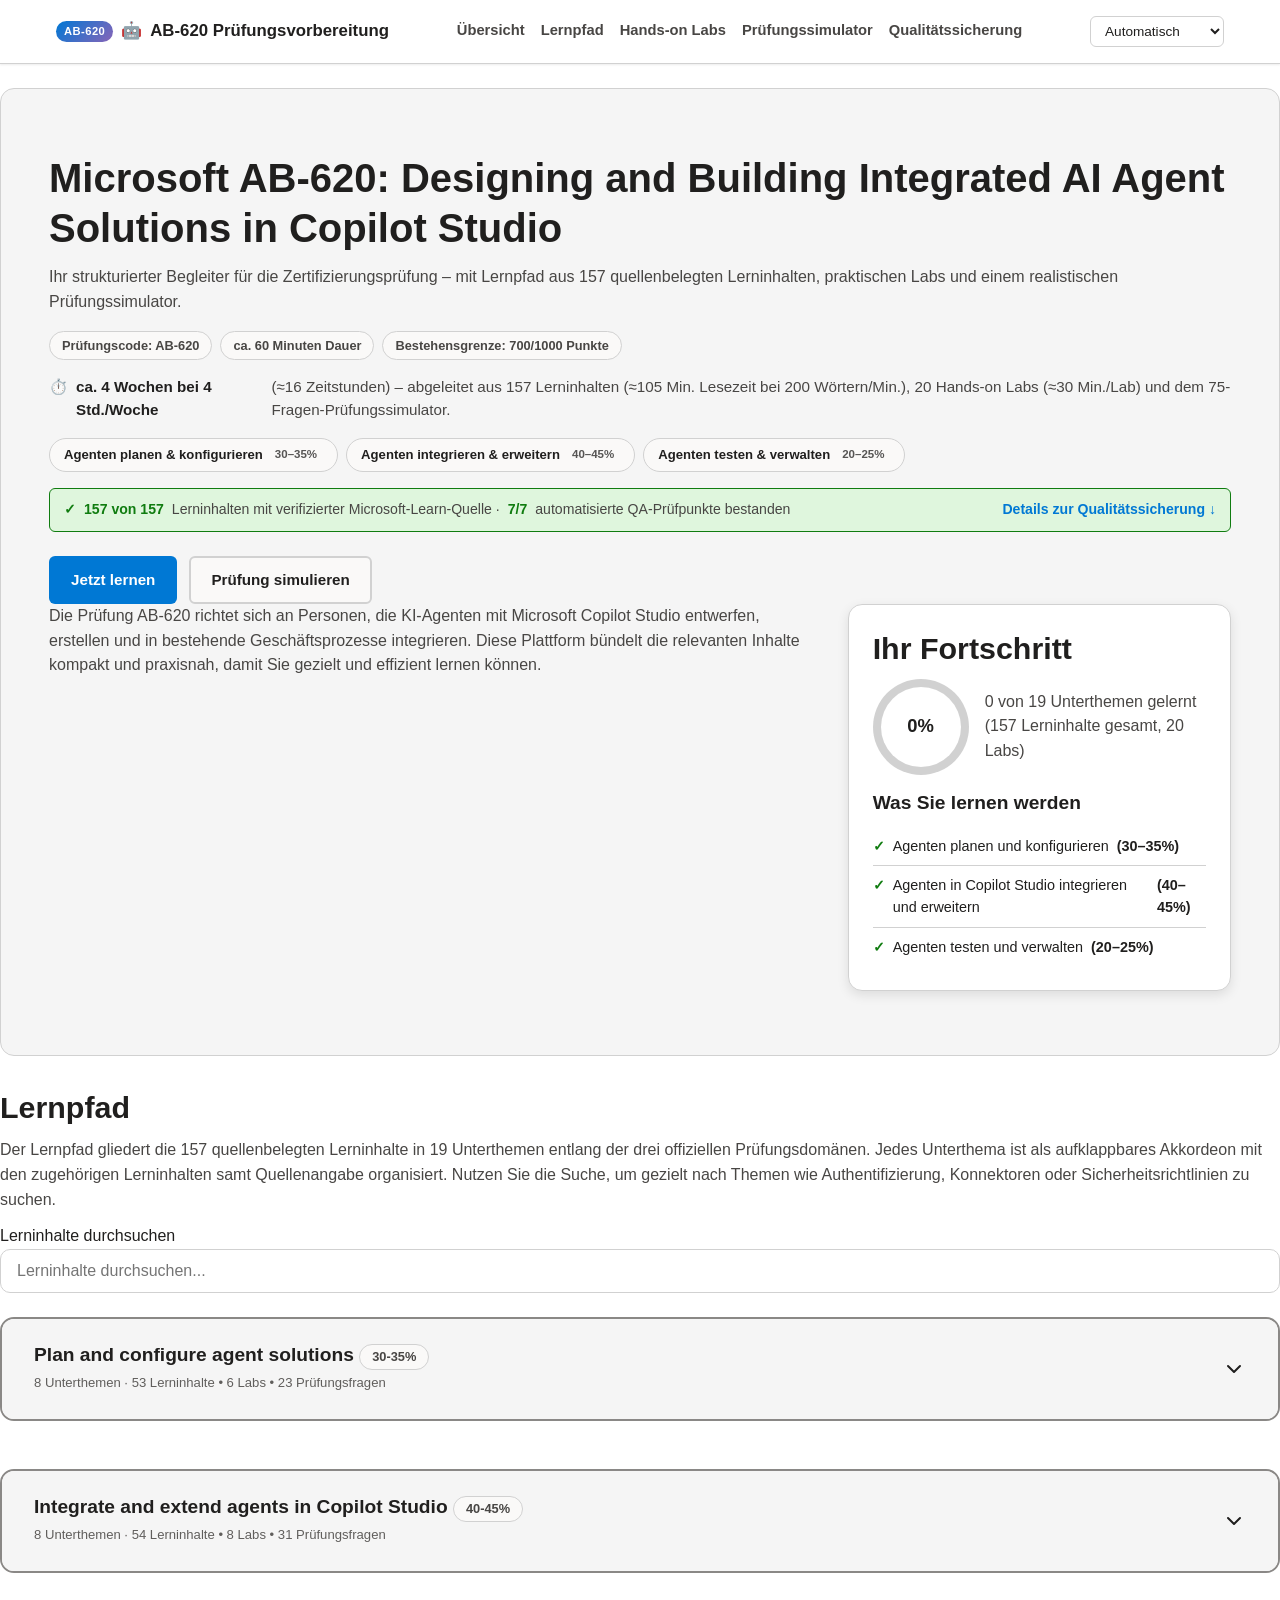
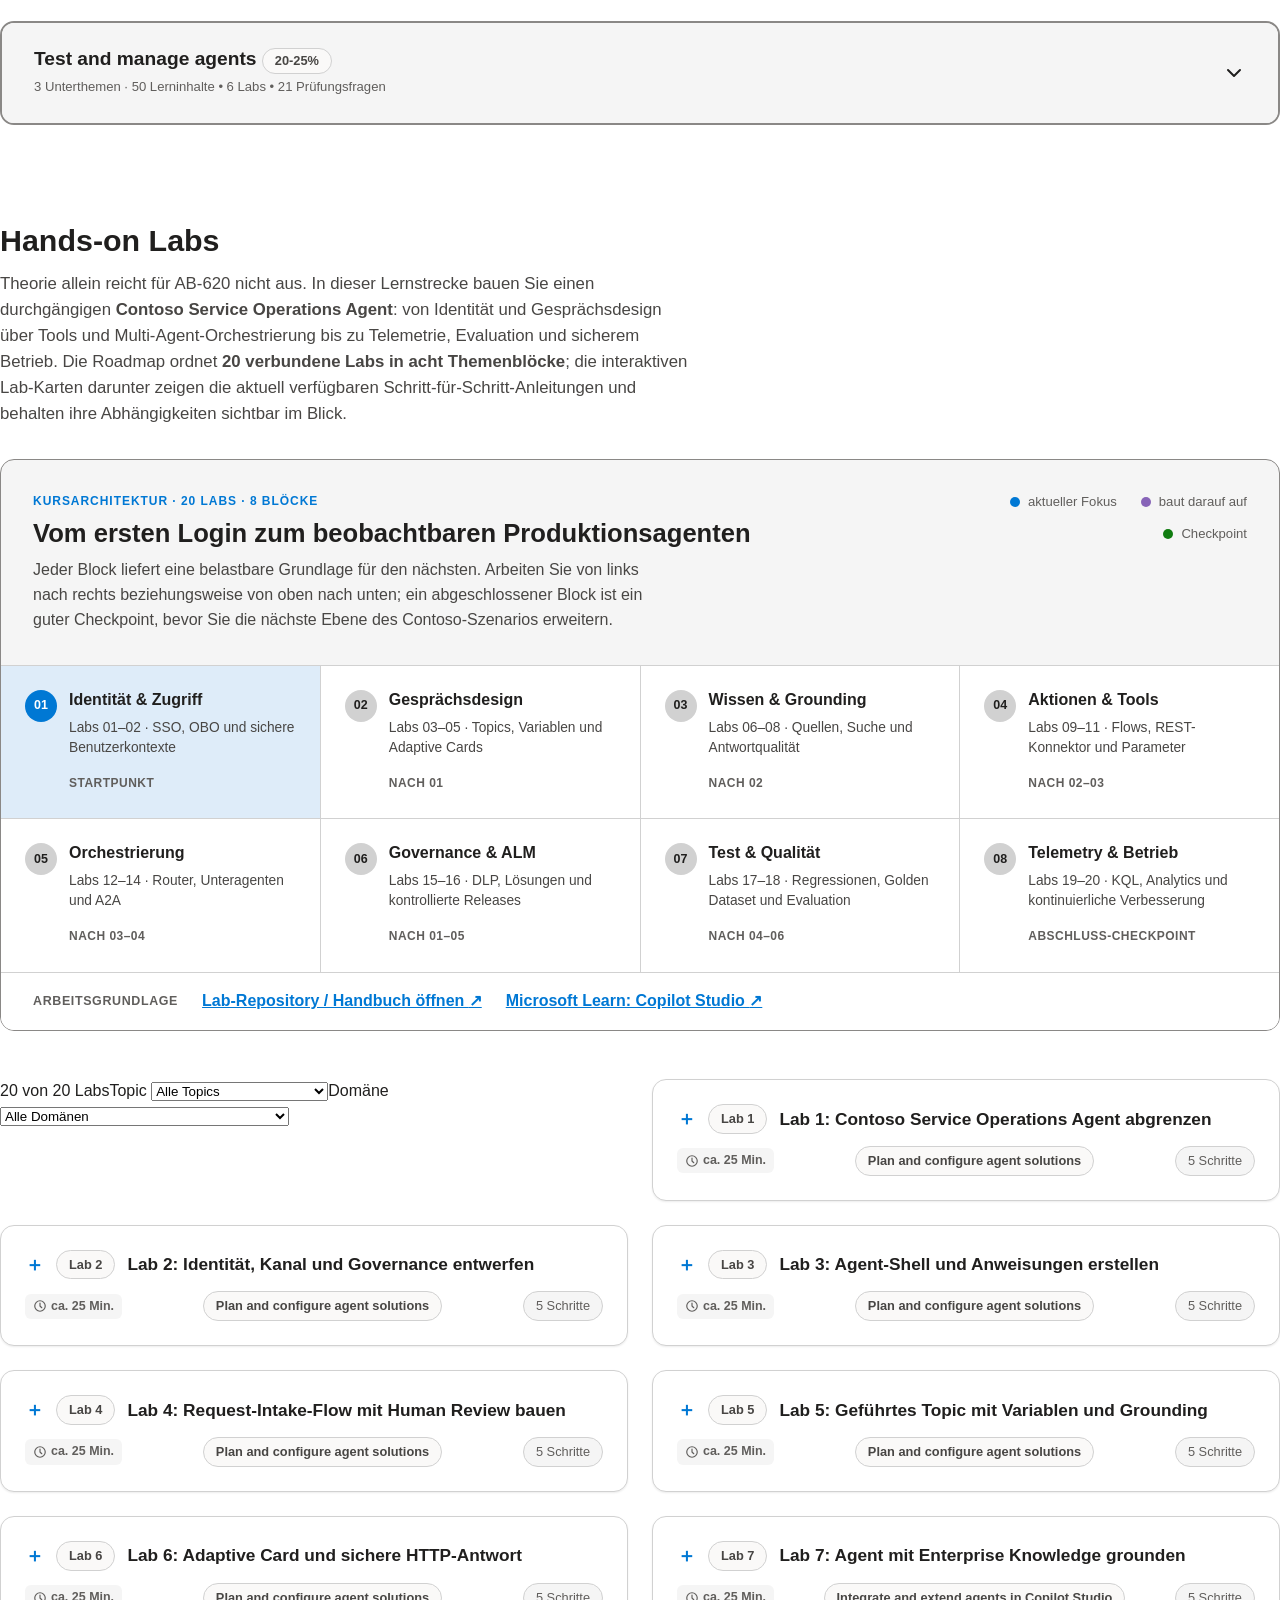
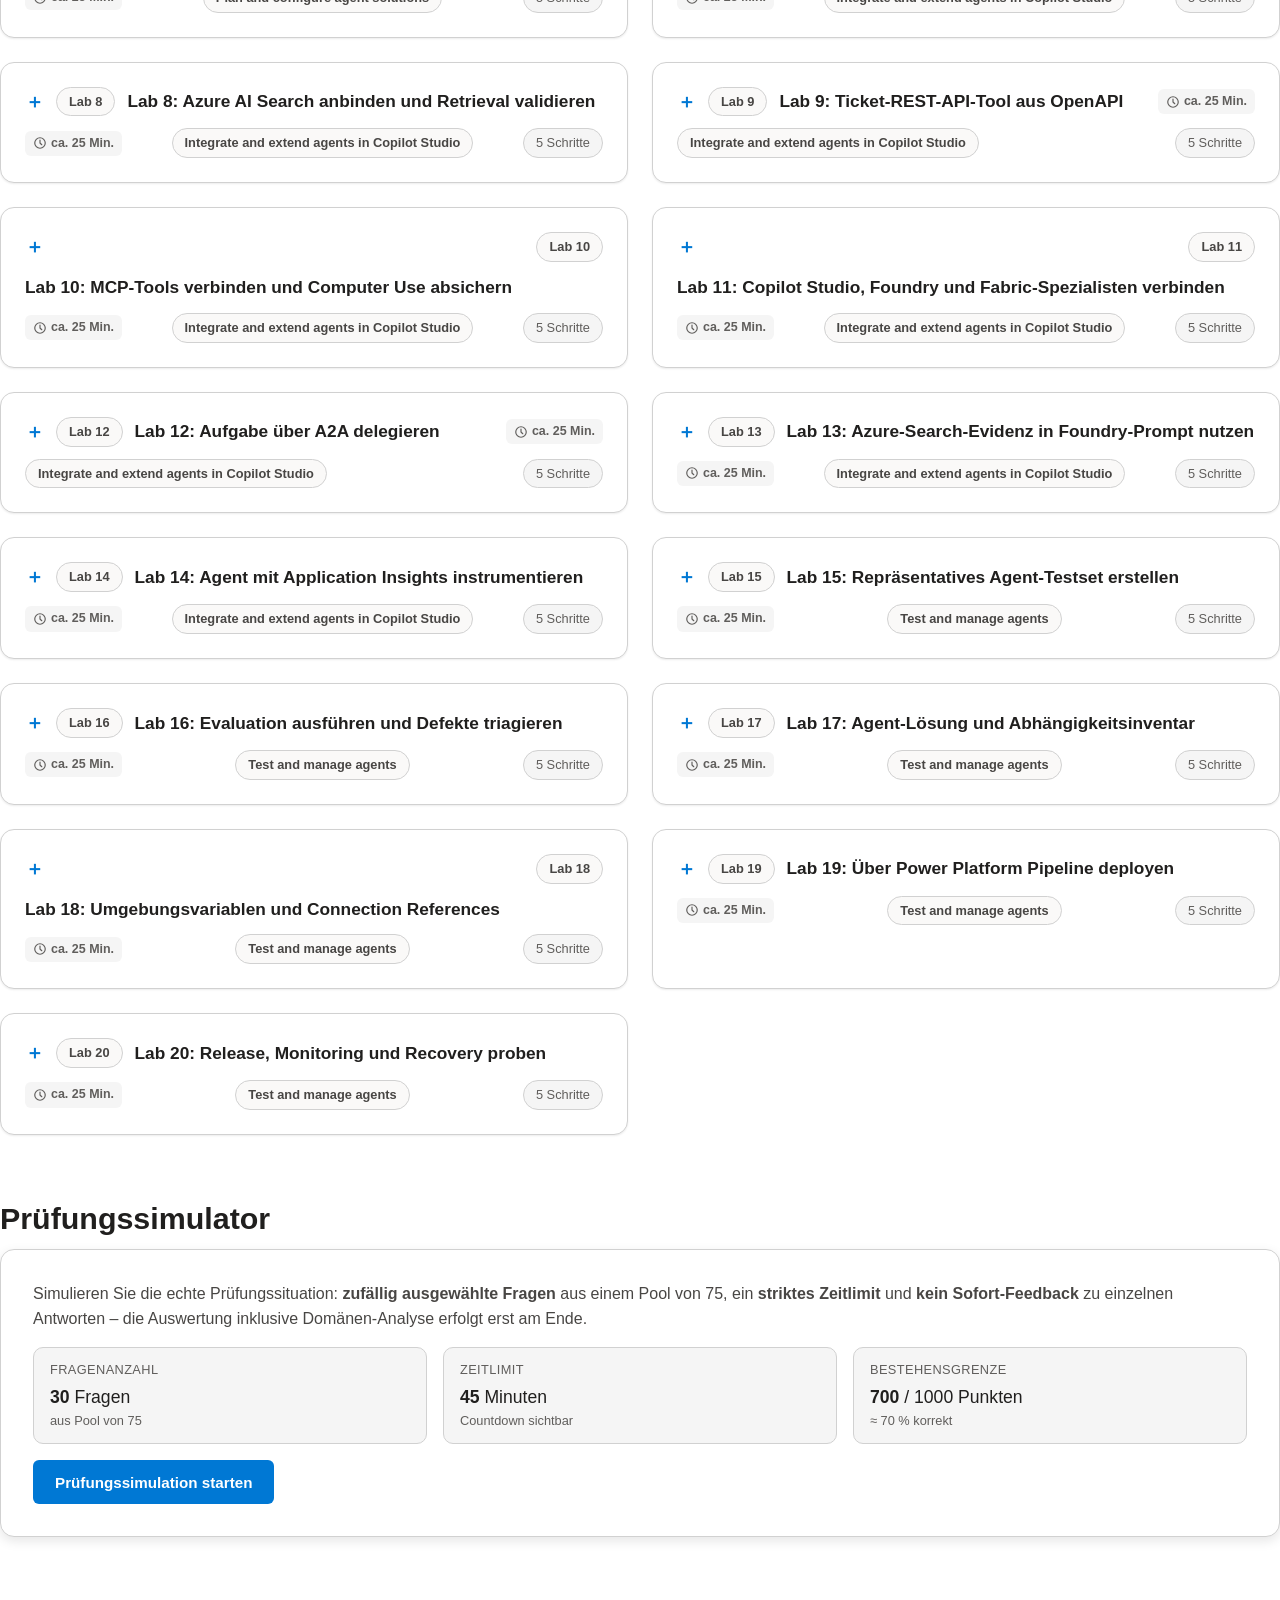
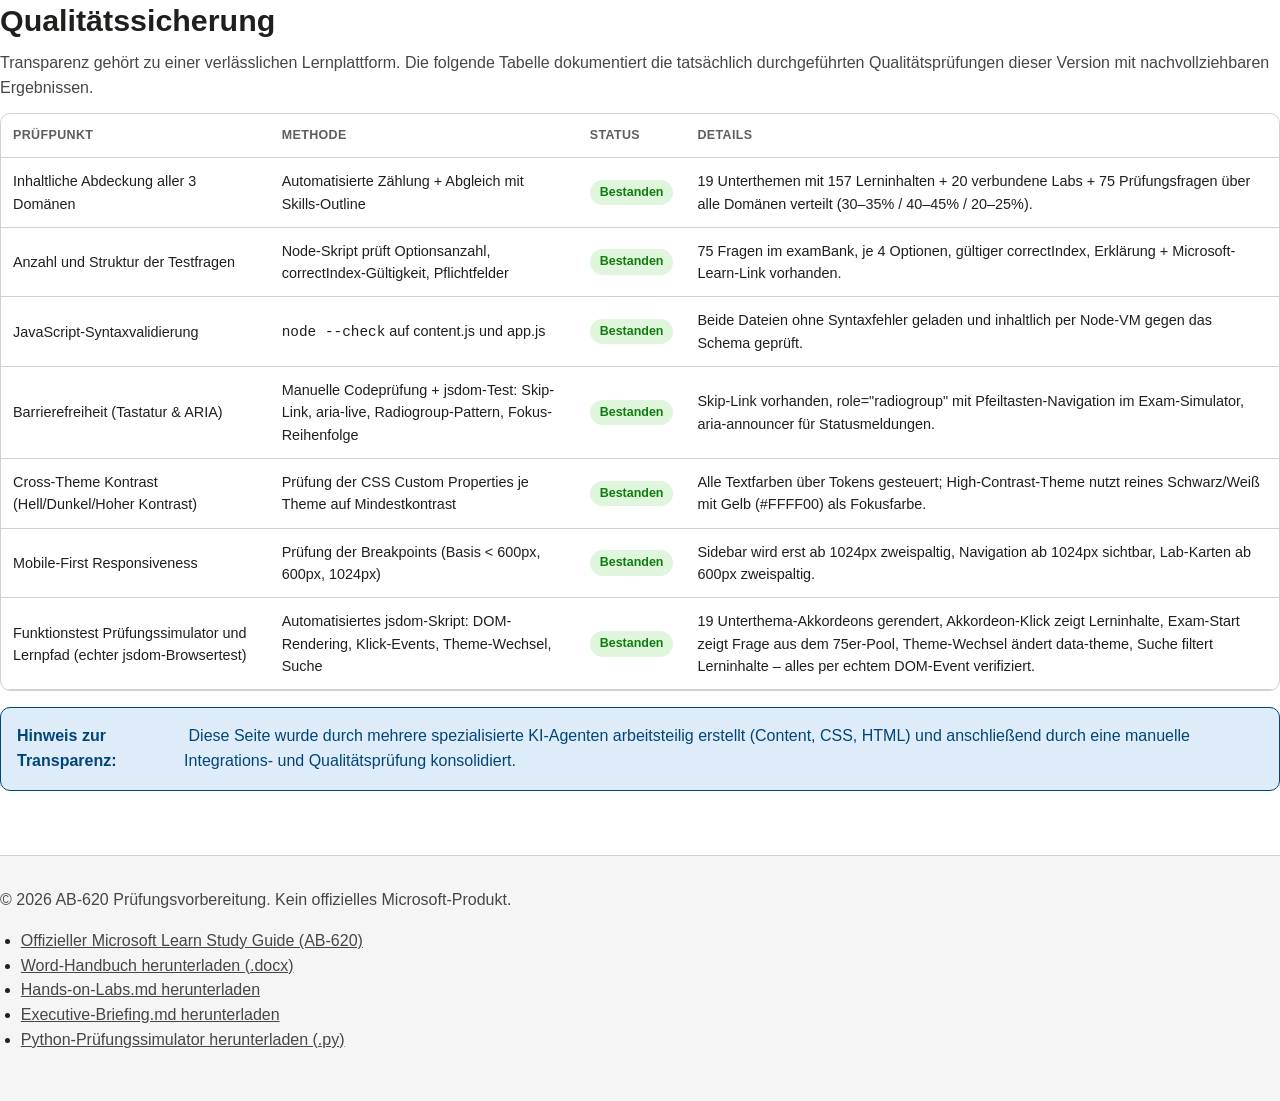
==== commit d761a1bc: "gauntlet: merge round 2 winners — hero trust metric, domain content breakdown, module context on pre" ====
--- a/index.html
+++ b/index.html
@@ -42,11 +42,32 @@
     <div class="hero__content">
       <h1 id="hero-title">Microsoft AB-620: Designing and Building Integrated AI Agent Solutions in Copilot Studio</h1>
       <p class="hero__subtitle">Ihr strukturierter Begleiter für die Zertifizierungsprüfung – mit Lernpfad aus 157 quellenbelegten Lerninhalten, praktischen Labs und einem realistischen Prüfungssimulator.</p>
+
       <div class="hero__badges">
         <span class="badge">Prüfungscode: AB-620</span>
         <span class="badge">ca. 60 Minuten Dauer</span>
         <span class="badge">Bestehensgrenze: 700/1000 Punkte</span>
       </div>
+
+      <p class="hero__effort" aria-label="Geschätzter Lernaufwand">
+        <span aria-hidden="true">⏱️</span>
+        <strong>ca. 4 Wochen bei 4 Std./Woche</strong> (≈16 Zeitstunden) –
+        abgeleitet aus 157 Lerninhalten (≈105 Min. Lesezeit bei 200 Wörtern/Min.),
+        20 Hands-on Labs (≈30 Min./Lab) und dem 75-Fragen-Prüfungssimulator.
+      </p>
+
+      <ul class="skill-tags" aria-label="Geprüfte Kompetenzbereiche (Prüfungsdomänen)">
+        <li><a class="skill-tag" href="#d1" data-domain="d1">Agenten planen &amp; konfigurieren <span class="skill-tag__weight">30–35%</span></a></li>
+        <li><a class="skill-tag" href="#d2" data-domain="d2">Agenten integrieren &amp; erweitern <span class="skill-tag__weight">40–45%</span></a></li>
+        <li><a class="skill-tag" href="#d3" data-domain="d3">Agenten testen &amp; verwalten <span class="skill-tag__weight">20–25%</span></a></li>
+      </ul>
+
+      <p class="hero__quality-metric" aria-label="Vertrauensnachweis: verifizierte interne Qualitätskennzahlen statt Nutzerbewertungen">
+        <span class="quality-metric__icon" aria-hidden="true">✓</span>
+        <strong>157 von 157</strong> Lerninhalten mit verifizierter Microsoft-Learn-Quelle · <strong>7/7</strong> automatisierte QA-Prüfpunkte bestanden
+        <a href="#qualitaetssicherung" class="hero__quality-link">Details zur Qualitätssicherung ↓</a>
+      </p>
+
       <div class="hero__actions">
         <a href="#lernpfad" class="btn btn--primary">Jetzt lernen</a>
         <a href="#simulator" class="btn btn--secondary">Prüfung simulieren</a>
@@ -152,11 +173,24 @@
     <div id="exam-container" class="exam-shell">
       <div class="exam-intro">
         <p>
-          Der Prüfungssimulator umfasst <strong>30 Fragen</strong> aus einem Pool von 75 Fragen in
-          <strong>45 Minuten</strong>, bei einer Bestehensgrenze von <strong>700 von 1000 Punkten</strong>.
-          Wie in der echten Prüfung erhalten Sie <strong>kein Sofort-Feedback</strong> zu einzelnen Antworten –
-          die Auswertung erfolgt erst am Ende.
+          Simulieren Sie die echte Prüfungssituation: <strong>zufällig ausgewählte Fragen</strong> aus einem
+          Pool von 75, ein <strong>striktes Zeitlimit</strong> und <strong>kein Sofort-Feedback</strong> zu
+          einzelnen Antworten – die Auswertung inklusive Domänen-Analyse erfolgt erst am Ende.
         </p>
+        <dl class="exam-facts" aria-label="Eckdaten der Prüfungssimulation">
+          <div class="exam-facts__item">
+            <dt>Fragenanzahl</dt>
+            <dd><strong>30</strong> Fragen<span class="exam-facts__sub">aus Pool von 75</span></dd>
+          </div>
+          <div class="exam-facts__item">
+            <dt>Zeitlimit</dt>
+            <dd><strong>45</strong> Minuten<span class="exam-facts__sub">Countdown sichtbar</span></dd>
+          </div>
+          <div class="exam-facts__item">
+            <dt>Bestehensgrenze</dt>
+            <dd><strong>700</strong> / 1000 Punkten<span class="exam-facts__sub">≈ 70 % korrekt</span></dd>
+          </div>
+        </dl>
         <button id="exam-start-btn" type="button" class="btn btn--primary">Prüfungssimulation starten</button>
       </div>
       <div id="exam-timer" class="exam-timer" hidden aria-live="polite"></div>
--- a/assets/css/style.css
+++ b/assets/css/style.css
@@ -326,12 +326,55 @@
 }
 .badge--primary { background: var(--color-info-bg); color: var(--color-info); border-color: transparent; }
 .badge--success { background: var(--color-success-bg); color: var(--color-success); border-color: transparent; }
+.badge--content-type { background: var(--color-bg-subtle); color: var(--color-text-muted); font-weight: 500; }
 
 .skill-pill {
   display: inline-block; font-size: .78rem; font-weight: 600;
   padding: 3px 10px; border-radius: var(--radius-pill);
   background: var(--color-info-bg); color: var(--color-info); margin: 0 6px 6px 0;
 }
+
+/* ---------- 6b. Hero: Aufwand, Skill-Tags, Qualitätsmetrik ---------- */
+.hero__effort {
+  display: flex; align-items: baseline; gap: var(--space-2);
+  font-size: .95rem; color: var(--color-text-secondary);
+  margin: var(--space-3) 0 var(--space-4); line-height: 1.5;
+}
+.hero__effort strong { color: var(--color-text); }
+
+.skill-tags {
+  display: flex; flex-wrap: wrap; gap: var(--space-2);
+  list-style: none; margin: 0 0 var(--space-4); padding: 0;
+}
+.skill-tag {
+  display: inline-flex; align-items: center; gap: 6px;
+  font-size: .82rem; font-weight: 600; text-decoration: none;
+  padding: 6px 14px; border-radius: var(--radius-pill);
+  background: var(--color-surface-2); color: var(--color-text);
+  border: 1px solid var(--color-border);
+  transition: background-color var(--transition-fast), border-color var(--transition-fast), transform var(--transition-fast);
+}
+.skill-tag:hover, .skill-tag:focus-visible {
+  background: var(--color-info-bg); border-color: var(--color-primary); color: var(--color-primary);
+  transform: translateY(-1px);
+}
+.skill-tag__weight {
+  font-size: .72rem; font-weight: 700; opacity: .75;
+  background: var(--color-surface); padding: 1px 6px; border-radius: var(--radius-pill);
+}
+
+.hero__quality-metric {
+  display: flex; flex-wrap: wrap; align-items: center; gap: var(--space-2);
+  font-size: .88rem; color: var(--color-text-secondary);
+  background: var(--color-success-bg); border: 1px solid var(--color-success);
+  padding: 10px 14px; border-radius: var(--radius-sm); margin: 0 0 var(--space-2);
+}
+.hero__quality-metric strong { color: var(--color-success); }
+.quality-metric__icon { font-weight: 700; color: var(--color-success); }
+.hero__quality-link {
+  color: var(--color-primary); font-weight: 600; text-decoration: none; margin-left: auto;
+}
+.hero__quality-link:hover { text-decoration: underline; }
 
 /* ---------- 7. Grid: Content + Sidebar (Udemy pattern) ---------- */
 .content-with-sidebar {
@@ -433,6 +476,24 @@
   font-size: .85rem; font-weight: 600; color: var(--color-text-muted);
 }
 
+/* ---------- 9c-2. Domain progress bar (Coursera-artig) ---------- */
+.domain-progress {
+  margin: var(--space-4, 16px) 0; display: flex; align-items: center; gap: var(--space-3, 12px);
+}
+.domain-progress__track {
+  flex: 1 1 auto; height: 8px; border-radius: var(--radius-pill); background: var(--color-bg-subtle);
+  overflow: hidden;
+}
+.domain-progress__fill {
+  height: 100%; border-radius: var(--radius-pill);
+  background: var(--color-accent, var(--color-primary, #2563eb));
+  transition: width var(--transition-base, .2s ease);
+}
+.domain-progress__label {
+  flex-shrink: 0; font-size: .85rem; font-weight: 600; color: var(--color-text-muted);
+  min-width: 8ch; text-align: right;
+}
+
 /* ---------- 9d. Presenter-Karte: geführter Einzelkarten-Modus ----------
    Layout: oberes 2/3 = Erklärung (Topic + Content), unteres 1/3 = Quelle, darunter Navigation. */
 .presenter-card {
@@ -441,6 +502,15 @@
   overflow: hidden; background: var(--color-bg-elevated);
   max-height: calc(100vh - 160px);
 }
+.presenter-card__progressbar {
+  height: 4px; width: 100%; background: var(--color-bg-subtle);
+  flex-shrink: 0; overflow: hidden;
+}
+.presenter-card__progressbar-fill {
+  height: 100%; background: var(--color-primary, #2563eb);
+  border-radius: 0 2px 2px 0;
+  transition: width .25s ease;
+}
 .presenter-card__progress {
   display: flex; justify-content: space-between; align-items: center;
   padding: var(--space-4, 16px) var(--space-5, 20px);
@@ -449,6 +519,11 @@
   flex-shrink: 0;
 }
 .presenter-card__counter { font-weight: 600; }
+.presenter-card__meta { display: flex; align-items: center; gap: var(--space-3, 12px); }
+.presenter-card__readtime {
+  font-size: .8rem; color: var(--color-text-muted);
+  white-space: nowrap;
+}
 
 .presenter-card__explanation {
   flex: 2 1 0; /* oberes 2/3 */
@@ -475,10 +550,15 @@
   flex-shrink: 0;
 }
 .presenter-card__source-label {
-  font-size: .75rem; text-transform: uppercase; letter-spacing: .05em; font-weight: 700;
+  display: block;
+  font-size: .78rem; text-transform: uppercase; letter-spacing: .08em; font-weight: 700;
   color: var(--color-text-muted);
-}
-.presenter-card__source a { font-weight: 600; word-break: break-word; }
+  margin-bottom: var(--space-2, 8px);
+}
+.presenter-card__source-link {
+  font-weight: 600; word-break: break-word;
+  font-size: 1rem;
+}
 
 .presenter-card__nav {
   display: flex; justify-content: space-between; gap: var(--space-3, 12px);
@@ -488,6 +568,15 @@
 }
 .presenter-card__nav .btn { flex: 1; }
 .presenter-card__nav .btn:disabled { opacity: .4; cursor: not-allowed; }
+
+.presenter-module-overview {
+  margin-bottom: var(--space-3, 12px);
+  padding: var(--space-3, 12px) var(--space-4, 16px);
+  background: var(--color-bg-subtle); border: 1px solid var(--color-border);
+  border-radius: var(--radius-md, 8px);
+  font-size: .85rem; color: var(--color-text-muted);
+}
+.presenter-module-overview__label { font-weight: 600; }
 
 @media (min-width: 768px) {
   .presenter-card__explanation { min-height: 200px; }
@@ -554,11 +643,17 @@
   background: var(--color-bg-elevated); border: 1px solid var(--color-border);
   border-radius: var(--radius-lg); padding: var(--space-5); box-shadow: var(--shadow-sm);
 }
-.lab-card__summary { display: flex; align-items: center; justify-content: space-between; gap: var(--space-3); cursor: pointer; list-style: none; }
+.lab-card__summary { display: flex; align-items: center; justify-content: space-between; gap: var(--space-3); cursor: pointer; list-style: none; flex-wrap: wrap; }
 .lab-card__summary::-webkit-details-marker { display: none; }
 .lab-card__summary::before { content: "＋"; flex: 0 0 auto; color: var(--color-primary); font-size: 1.2rem; font-weight: 800; }
 .lab-card[open] .lab-card__summary::before { content: "−"; }
 .lab-card__title { flex: 1 1 auto; min-width: 0; font-weight: 800; font-size: 1.08rem; }
+.lab-card__duration {
+  display: inline-flex; align-items: center; gap: 4px; flex: 0 0 auto;
+  font-size: .78rem; font-weight: 700; color: var(--color-text-muted);
+  background: var(--color-bg-subtle, rgba(127,127,127,.12)); border-radius: var(--radius-sm, 6px);
+  padding: 3px 8px; white-space: nowrap;
+}
 .lab-card__body { padding-top: var(--space-4); }
 .lab-card__summary:focus-visible { outline: 3px solid var(--color-focus); outline-offset: 3px; border-radius: var(--radius-sm); }
 .lab-card:hover { border-color: var(--color-primary); box-shadow: var(--shadow-md); }
@@ -595,6 +690,13 @@
 }
 
 /* ---------- 11. Code blocks ---------- */
+.code-block-wrap { margin: var(--space-3) 0; }
+.code-block-wrap__label {
+  display: inline-block; font-family: var(--font-mono); font-size: .72rem; font-weight: 800;
+  letter-spacing: .06em; text-transform: uppercase; color: var(--code-text, #e2e8f0);
+  background: var(--color-primary); padding: 3px 10px; border-radius: var(--radius-sm, 6px) var(--radius-sm, 6px) 0 0;
+}
+.code-block-wrap .code-block { margin-top: 0; border-top-left-radius: 0; }
 .code-block {
   background: var(--code-bg); color: var(--code-text); font-family: var(--font-mono);
   font-size: .85rem; padding: var(--space-4); border-radius: var(--radius-md);
@@ -644,9 +746,28 @@
   padding: var(--space-5); border-radius: var(--radius-lg); background: var(--color-bg-subtle);
   margin-bottom: var(--space-5);
 }
-.exam-results__domain-row { display: flex; align-items: center; gap: var(--space-3); margin-bottom: var(--space-2); }
-.exam-results__domain-bar { flex: 1; height: 10px; background: var(--color-border); border-radius: var(--radius-pill); overflow: hidden; }
+.exam-results__domain-row { display: flex; align-items: center; gap: var(--space-3); margin-bottom: var(--space-2); flex-wrap: wrap; }
+.exam-results__domain-name { min-width: 220px; flex: 1 1 220px; }
+.exam-results__domain-bar { flex: 2 1 160px; height: 10px; background: var(--color-border); border-radius: var(--radius-pill); overflow: hidden; position: relative; }
 .exam-results__domain-fill { height: 100%; background: var(--color-primary); }
+.exam-results__domain-fill.is-weak { background: var(--color-error); }
+.exam-results__domain-target {
+  position: absolute; top: -3px; bottom: -3px; width: 2px; background: var(--color-text-muted); opacity: .8;
+}
+.exam-results__domain-score { min-width: 70px; text-align: right; font-variant-numeric: tabular-nums; }
+.exam-results__domain-compare { min-width: 190px; font-size: .85rem; color: var(--color-text-muted); }
+.exam-results__domain-compare.is-weak { color: var(--color-error); font-weight: 600; }
+.exam-results__legend { font-size: .85rem; color: var(--color-text-muted); margin: var(--space-2) 0 var(--space-4); }
+
+/* Start screen facts */
+.exam-facts { display: flex; gap: var(--space-4); flex-wrap: wrap; margin: var(--space-4) 0; padding: 0; }
+.exam-facts__item {
+  flex: 1 1 160px; background: var(--color-bg-subtle); border: 1px solid var(--color-border);
+  border-radius: var(--radius-md); padding: var(--space-3) var(--space-4);
+}
+.exam-facts__item dt { font-size: .8rem; text-transform: uppercase; letter-spacing: .03em; color: var(--color-text-muted); margin: 0 0 4px; }
+.exam-facts__item dd { margin: 0; font-size: 1.1rem; }
+.exam-facts__sub { display: block; font-size: .8rem; font-weight: 400; color: var(--color-text-muted); }
 
 .review-item { border-bottom: 1px solid var(--color-border); padding: var(--space-4) 0; }
 .review-item:last-child { border-bottom: none; }
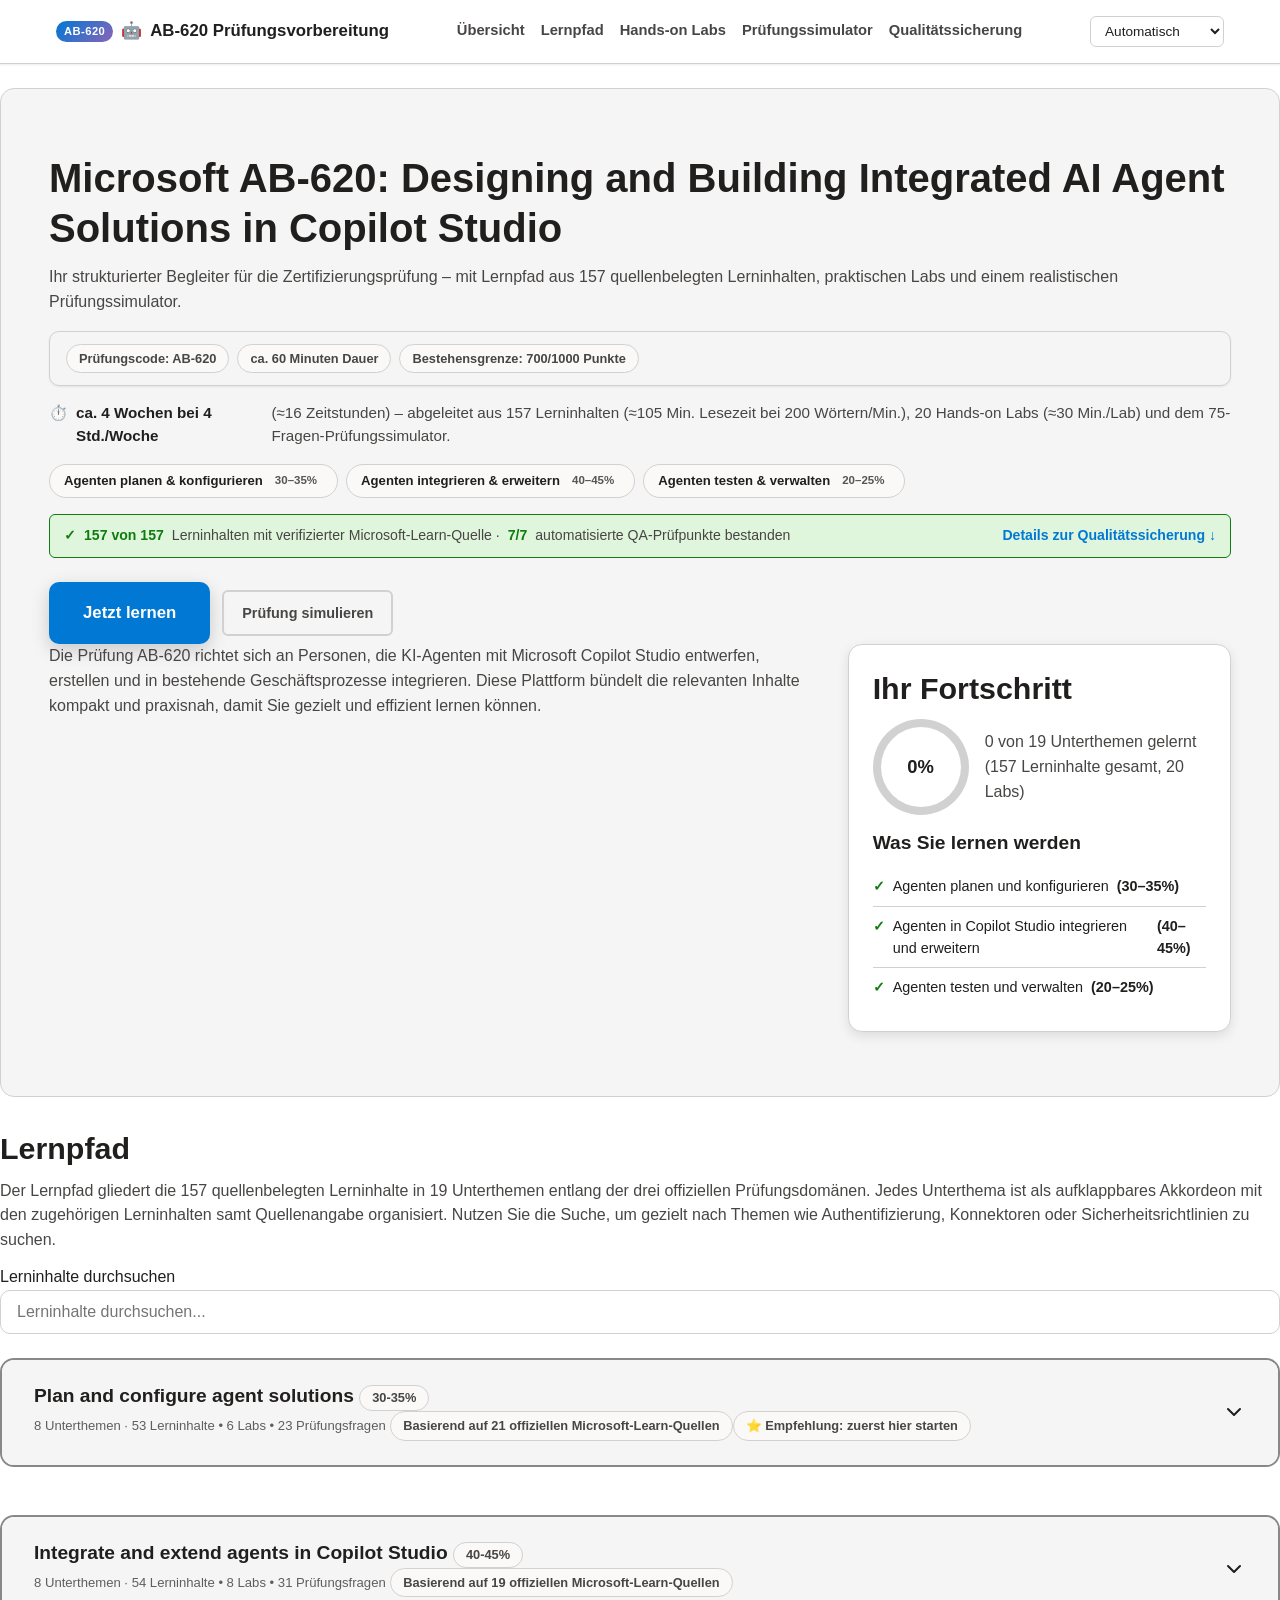
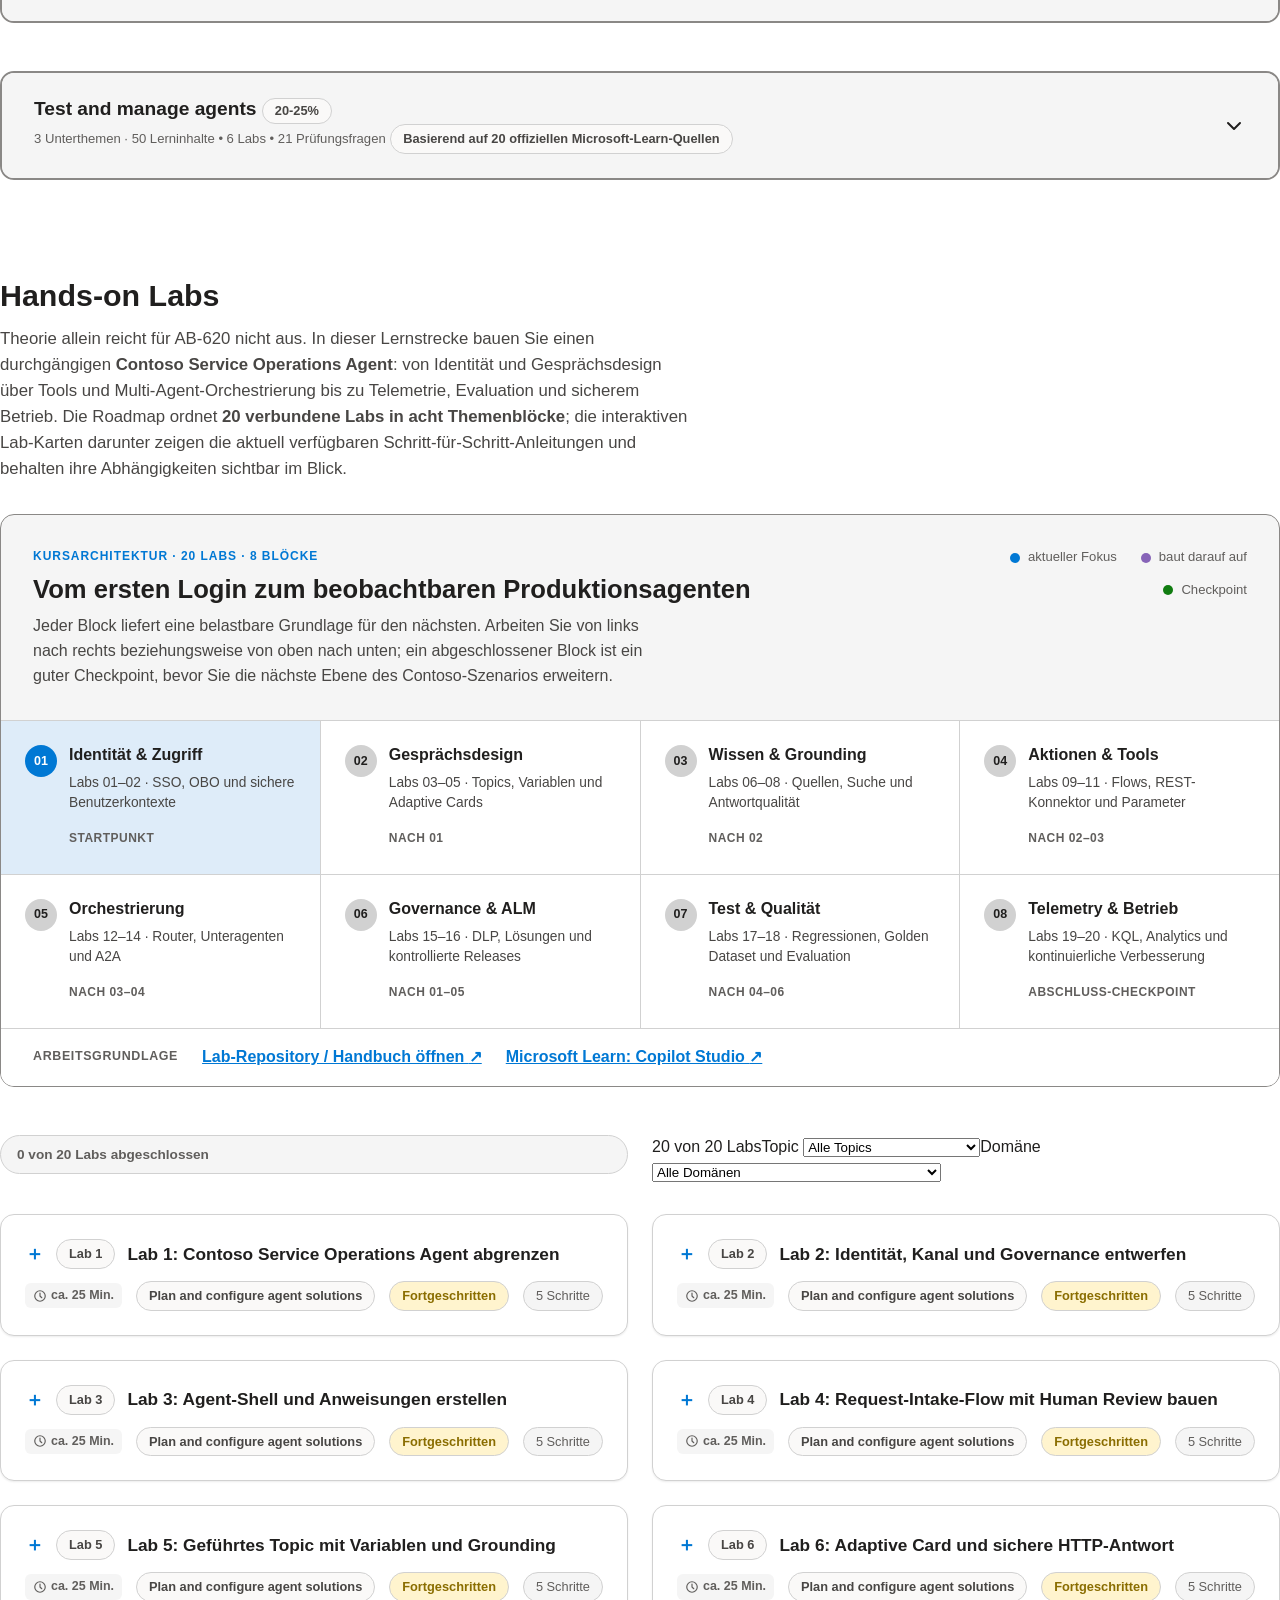
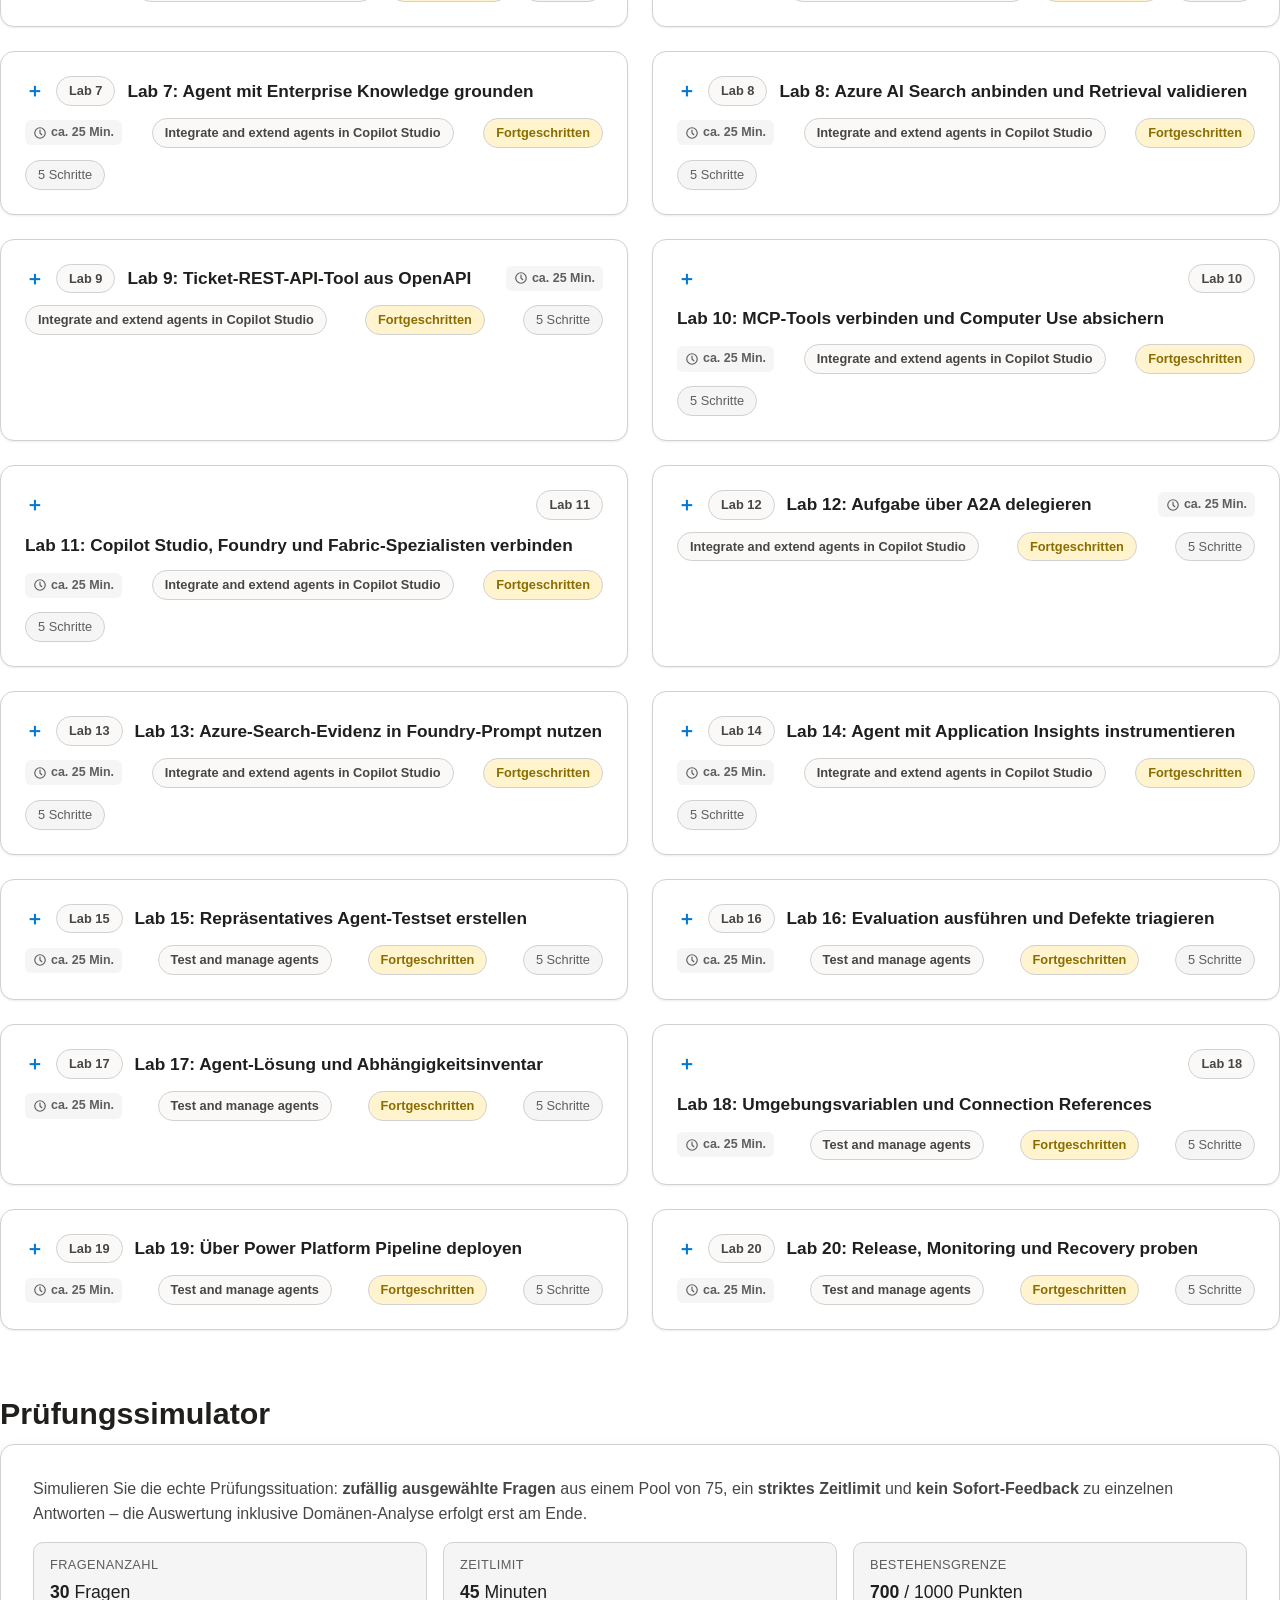
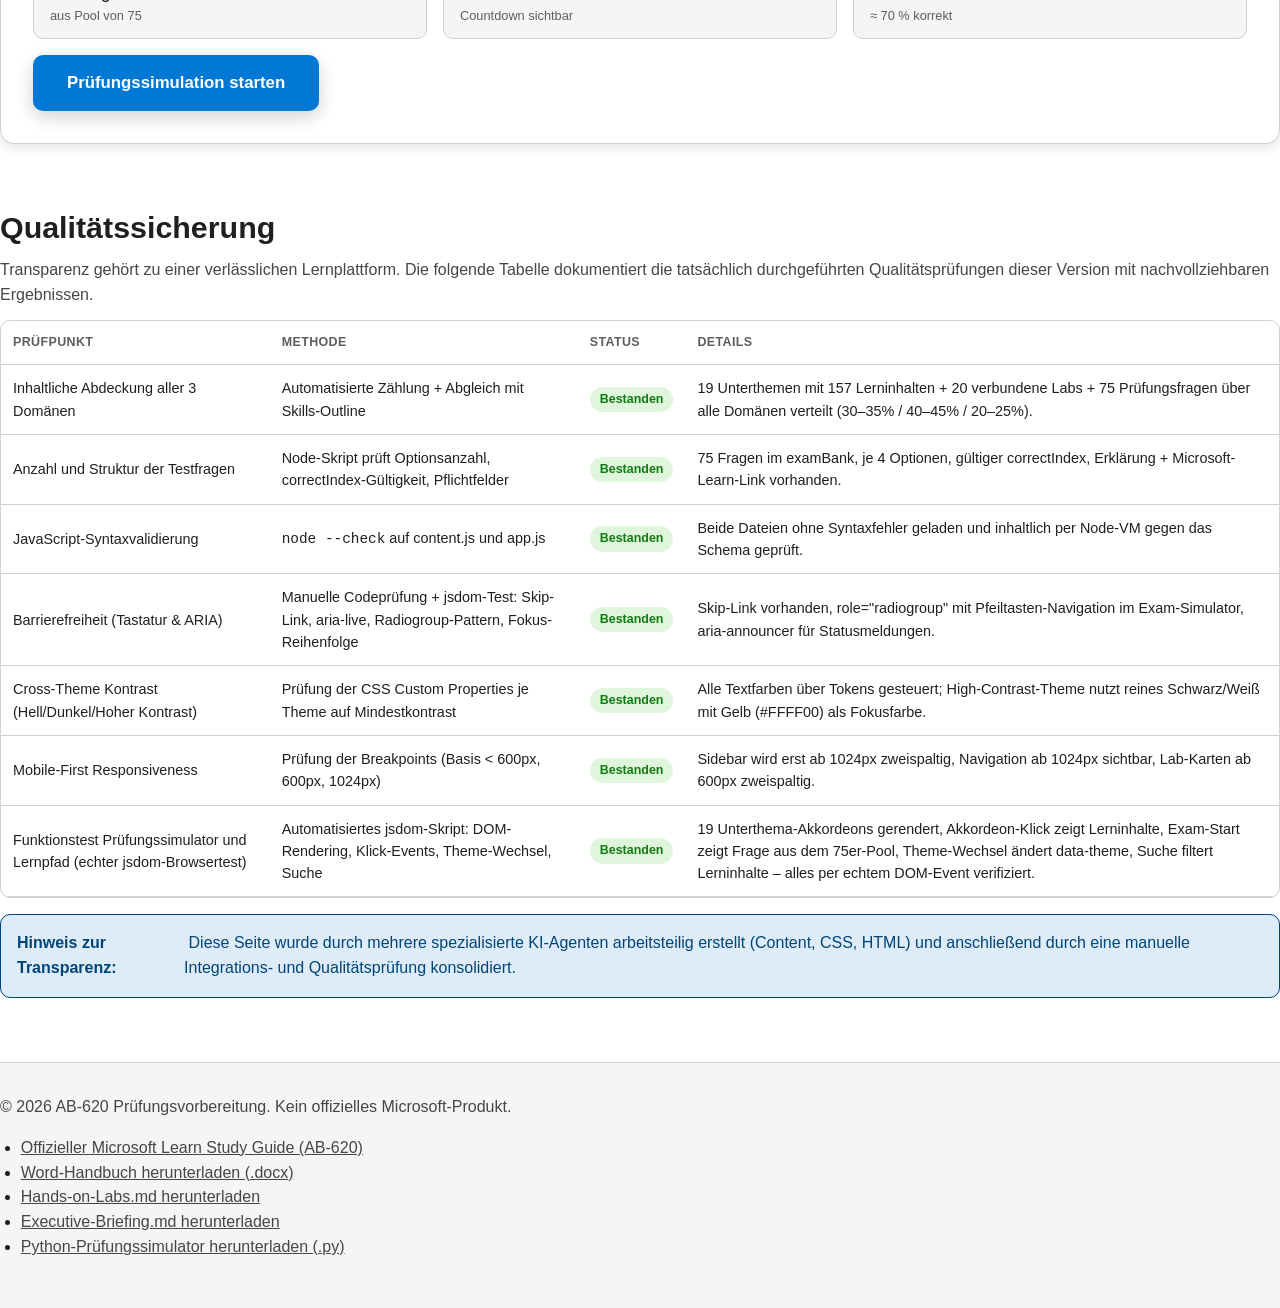
==== commit d6770120: "gauntlet: round 3 (final batch, per gauntlet-loop skill max-3-cycles rule) — hero visual hierarchy, " ====
--- a/index.html
+++ b/index.html
@@ -43,10 +43,12 @@
       <h1 id="hero-title">Microsoft AB-620: Designing and Building Integrated AI Agent Solutions in Copilot Studio</h1>
       <p class="hero__subtitle">Ihr strukturierter Begleiter für die Zertifizierungsprüfung – mit Lernpfad aus 157 quellenbelegten Lerninhalten, praktischen Labs und einem realistischen Prüfungssimulator.</p>
 
-      <div class="hero__badges">
-        <span class="badge">Prüfungscode: AB-620</span>
-        <span class="badge">ca. 60 Minuten Dauer</span>
-        <span class="badge">Bestehensgrenze: 700/1000 Punkte</span>
+      <div class="hero__meta-card" aria-label="Prüfungs-Kennzahlen auf einen Blick">
+        <div class="hero__badges">
+          <span class="badge">Prüfungscode: AB-620</span>
+          <span class="badge">ca. 60 Minuten Dauer</span>
+          <span class="badge">Bestehensgrenze: 700/1000 Punkte</span>
+        </div>
       </div>
 
       <p class="hero__effort" aria-label="Geschätzter Lernaufwand">
--- a/assets/css/style.css
+++ b/assets/css/style.css
@@ -297,21 +297,33 @@
   display: inline-block; font-size: .8rem; font-weight: 700; letter-spacing: .05em;
   text-transform: uppercase; color: var(--color-accent-copilot); margin-bottom: var(--space-2);
 }
-.hero__badges { display: flex; flex-wrap: wrap; gap: var(--space-2); margin: var(--space-4) 0; }
-.hero__actions { display: flex; flex-wrap: wrap; gap: var(--space-3); margin-top: var(--space-5); }
+.hero__meta-card {
+  background: var(--color-surface); border: 1px solid var(--color-border);
+  border-radius: var(--radius-md); padding: var(--space-3) var(--space-4);
+  margin: var(--space-4) 0; box-shadow: var(--shadow-sm, 0 1px 3px rgba(0,0,0,.06));
+}
+.hero__badges { display: flex; flex-wrap: wrap; gap: var(--space-2); margin: 0; }
+.hero__actions { display: flex; flex-wrap: wrap; gap: var(--space-3); margin-top: var(--space-5); align-items: center; }
 
 /* ---------- 5. Buttons ---------- */
 .btn {
   display: inline-flex; align-items: center; justify-content: center; gap: var(--space-2);
   font-family: inherit; font-weight: 600; font-size: .95rem; cursor: pointer;
   padding: 10px 20px; border-radius: var(--radius-sm); border: 2px solid transparent;
-  text-decoration: none; transition: background-color var(--transition-fast), color var(--transition-fast), border-color var(--transition-fast), transform var(--transition-fast);
+  text-decoration: none; transition: background-color var(--transition-fast), color var(--transition-fast), border-color var(--transition-fast), transform var(--transition-fast), box-shadow var(--transition-fast);
   min-height: 44px;
 }
 .btn:active { transform: scale(0.98); }
-.btn--primary { background: var(--color-primary); color: var(--color-text-on-primary); }
-.btn--primary:hover { background: var(--color-primary-hover); }
-.btn--secondary { background: var(--color-surface-2); color: var(--color-text); border-color: var(--color-border); }
+.btn--primary {
+  background: var(--color-primary); color: var(--color-text-on-primary);
+  padding: 16px 32px; font-size: 1.05rem; font-weight: 700;
+  border-radius: var(--radius-md); box-shadow: 0 6px 18px rgba(0, 0, 0, .18);
+}
+.btn--primary:hover { background: var(--color-primary-hover); transform: translateY(-1px); box-shadow: 0 8px 22px rgba(0, 0, 0, .22); }
+.btn--secondary {
+  background: transparent; color: var(--color-text-secondary); border-color: var(--color-border);
+  padding: 10px 18px; font-size: .9rem; font-weight: 600; box-shadow: none;
+}
 .btn--secondary:hover { border-color: var(--color-primary); color: var(--color-primary); }
 .btn--outline { background: transparent; color: var(--color-primary); border-color: var(--color-primary); }
 .btn--outline:hover { background: var(--color-info-bg); }
@@ -327,6 +339,12 @@
 .badge--primary { background: var(--color-info-bg); color: var(--color-info); border-color: transparent; }
 .badge--success { background: var(--color-success-bg); color: var(--color-success); border-color: transparent; }
 .badge--content-type { background: var(--color-bg-subtle); color: var(--color-text-muted); font-weight: 500; }
+.badge--level { background: var(--color-warning-bg, var(--color-bg-subtle)); color: var(--color-warning, var(--color-text-muted)); font-weight: 600; }
+.lab-progress-summary {
+  margin-bottom: var(--space-4, 16px); padding: var(--space-2, 8px) var(--space-4, 16px);
+  background: var(--color-bg-subtle); border: 1px solid var(--color-border); border-radius: var(--radius-pill, 999px);
+  font-size: .85rem; font-weight: 600; color: var(--color-text-muted); display: inline-block;
+}
 
 .skill-pill {
   display: inline-block; font-size: .78rem; font-weight: 600;
@@ -568,6 +586,19 @@
 }
 .presenter-card__nav .btn { flex: 1; }
 .presenter-card__nav .btn:disabled { opacity: .4; cursor: not-allowed; }
+
+.presenter-card__actions {
+  display: flex; justify-content: flex-end;
+  padding: 0 var(--space-6, 24px) var(--space-3, 12px);
+  flex-shrink: 0;
+}
+
+.presenter-card__complete {
+  margin: var(--space-3, 12px) var(--space-6, 24px);
+  font-weight: 600;
+  justify-content: center;
+  text-align: center;
+}
 
 .presenter-module-overview {
   margin-bottom: var(--space-3, 12px);
@@ -758,6 +789,9 @@
 .exam-results__domain-compare { min-width: 190px; font-size: .85rem; color: var(--color-text-muted); }
 .exam-results__domain-compare.is-weak { color: var(--color-error); font-weight: 600; }
 .exam-results__legend { font-size: .85rem; color: var(--color-text-muted); margin: var(--space-2) 0 var(--space-4); }
+.exam-results__status--pass { color: var(--color-success); }
+.exam-results__status--fail { color: var(--color-error); }
+.exam-results__recommendation { margin: var(--space-3) 0; padding: var(--space-2) var(--space-3); background: var(--color-error-bg); border-left: 3px solid var(--color-error); color: var(--color-error); font-weight: 600; }
 
 /* Start screen facts */
 .exam-facts { display: flex; gap: var(--space-4); flex-wrap: wrap; margin: var(--space-4) 0; padding: 0; }
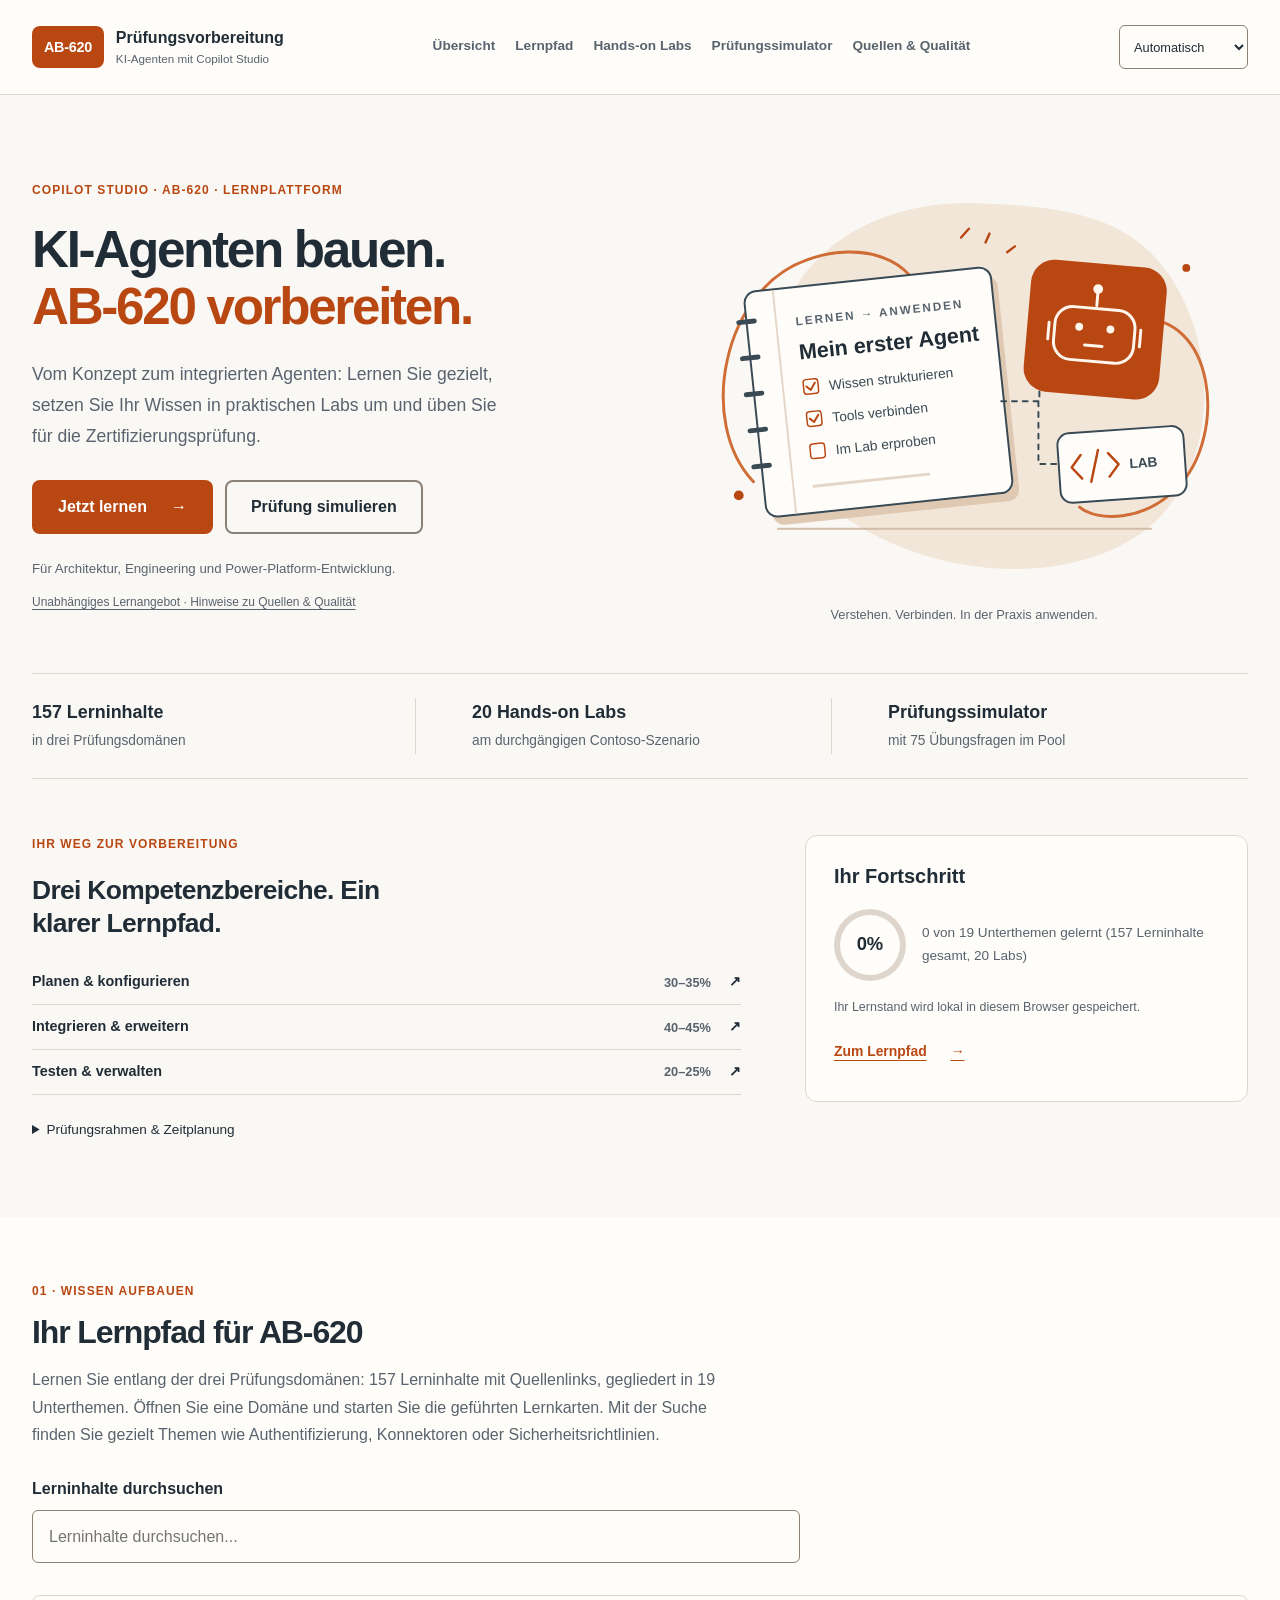
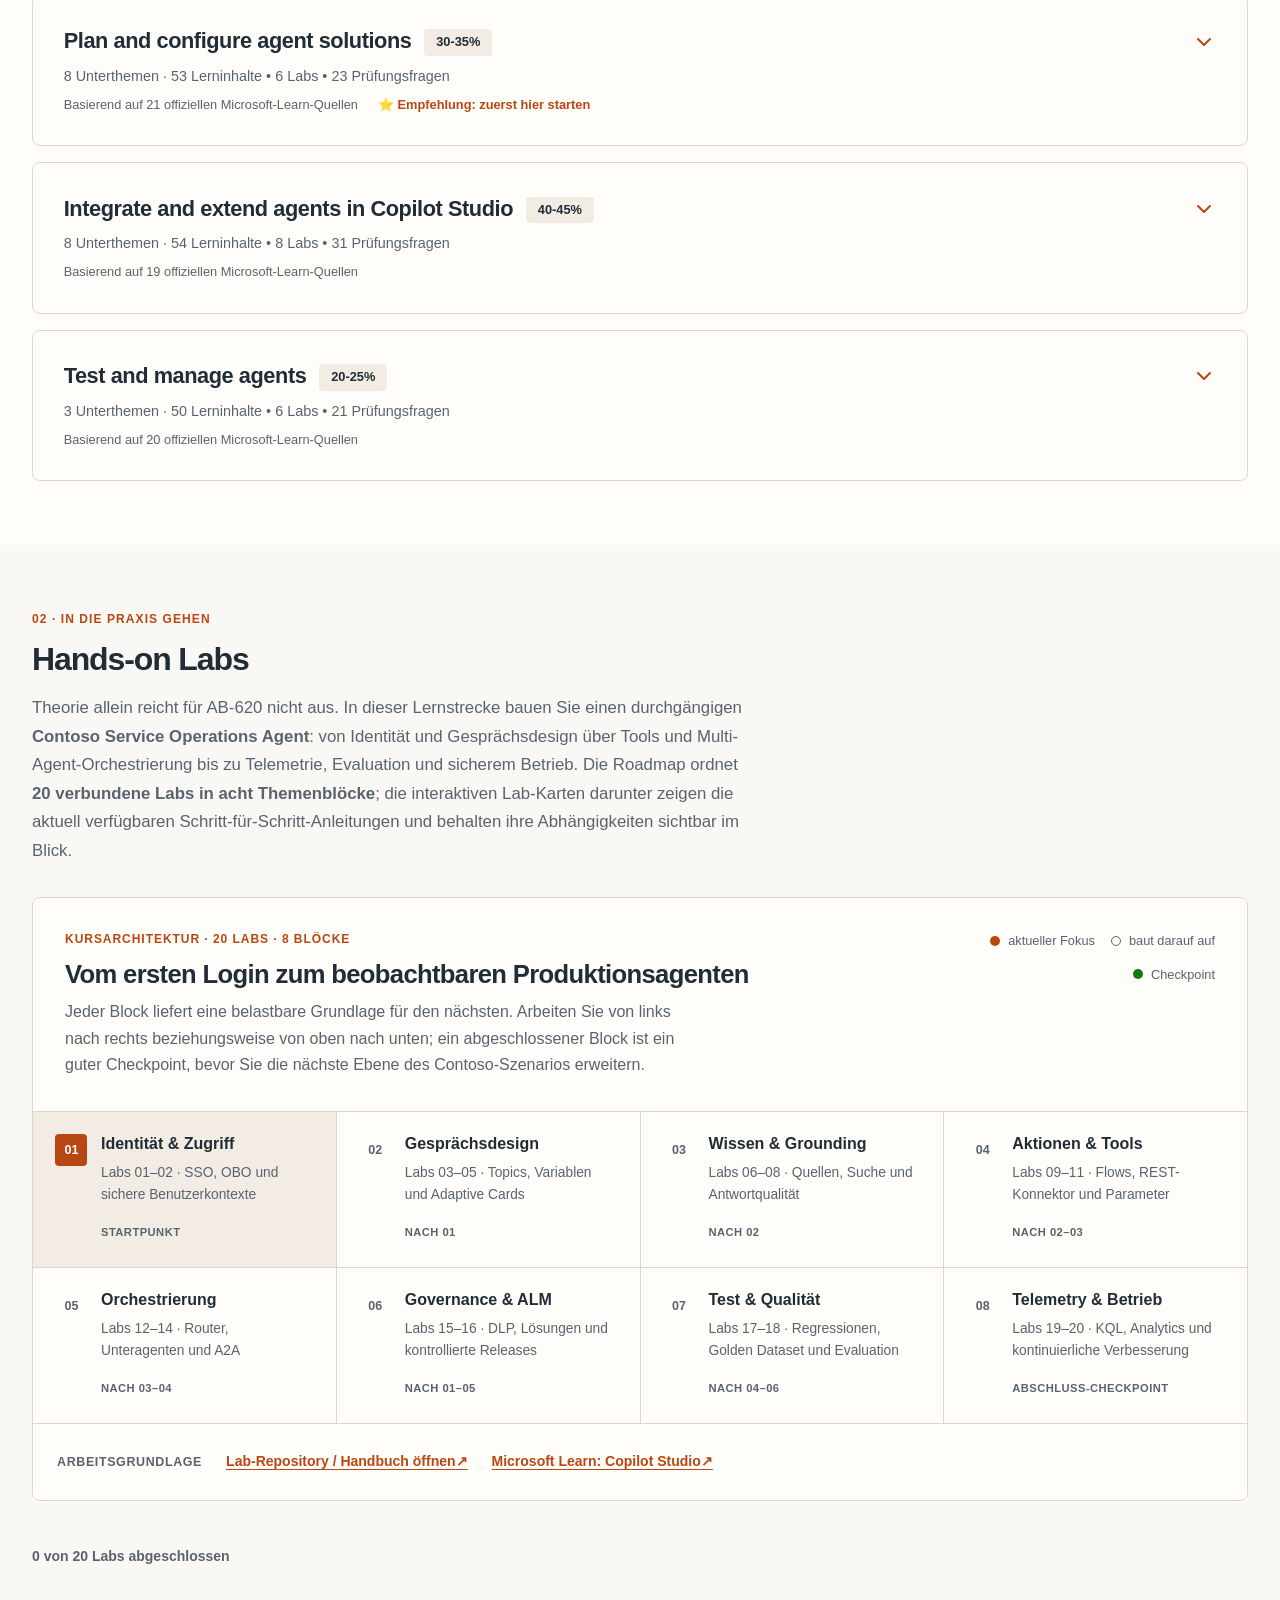
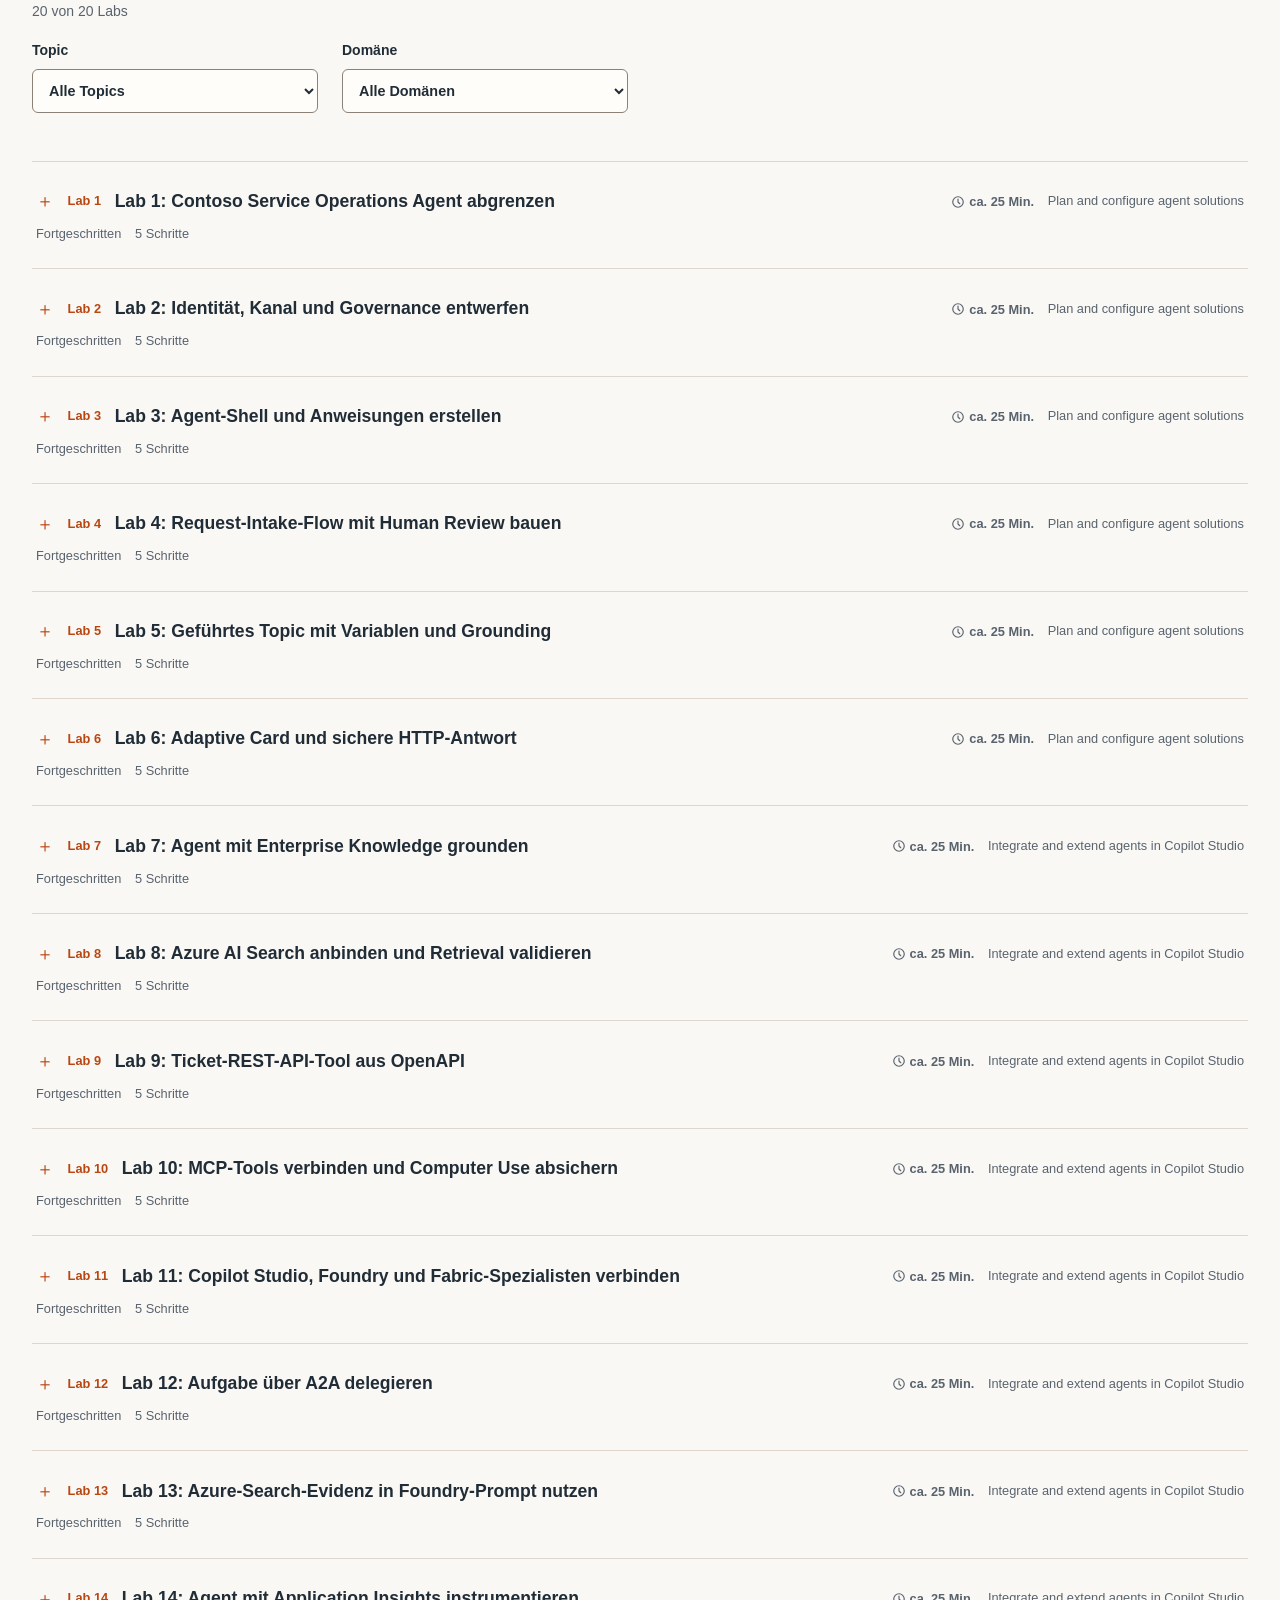
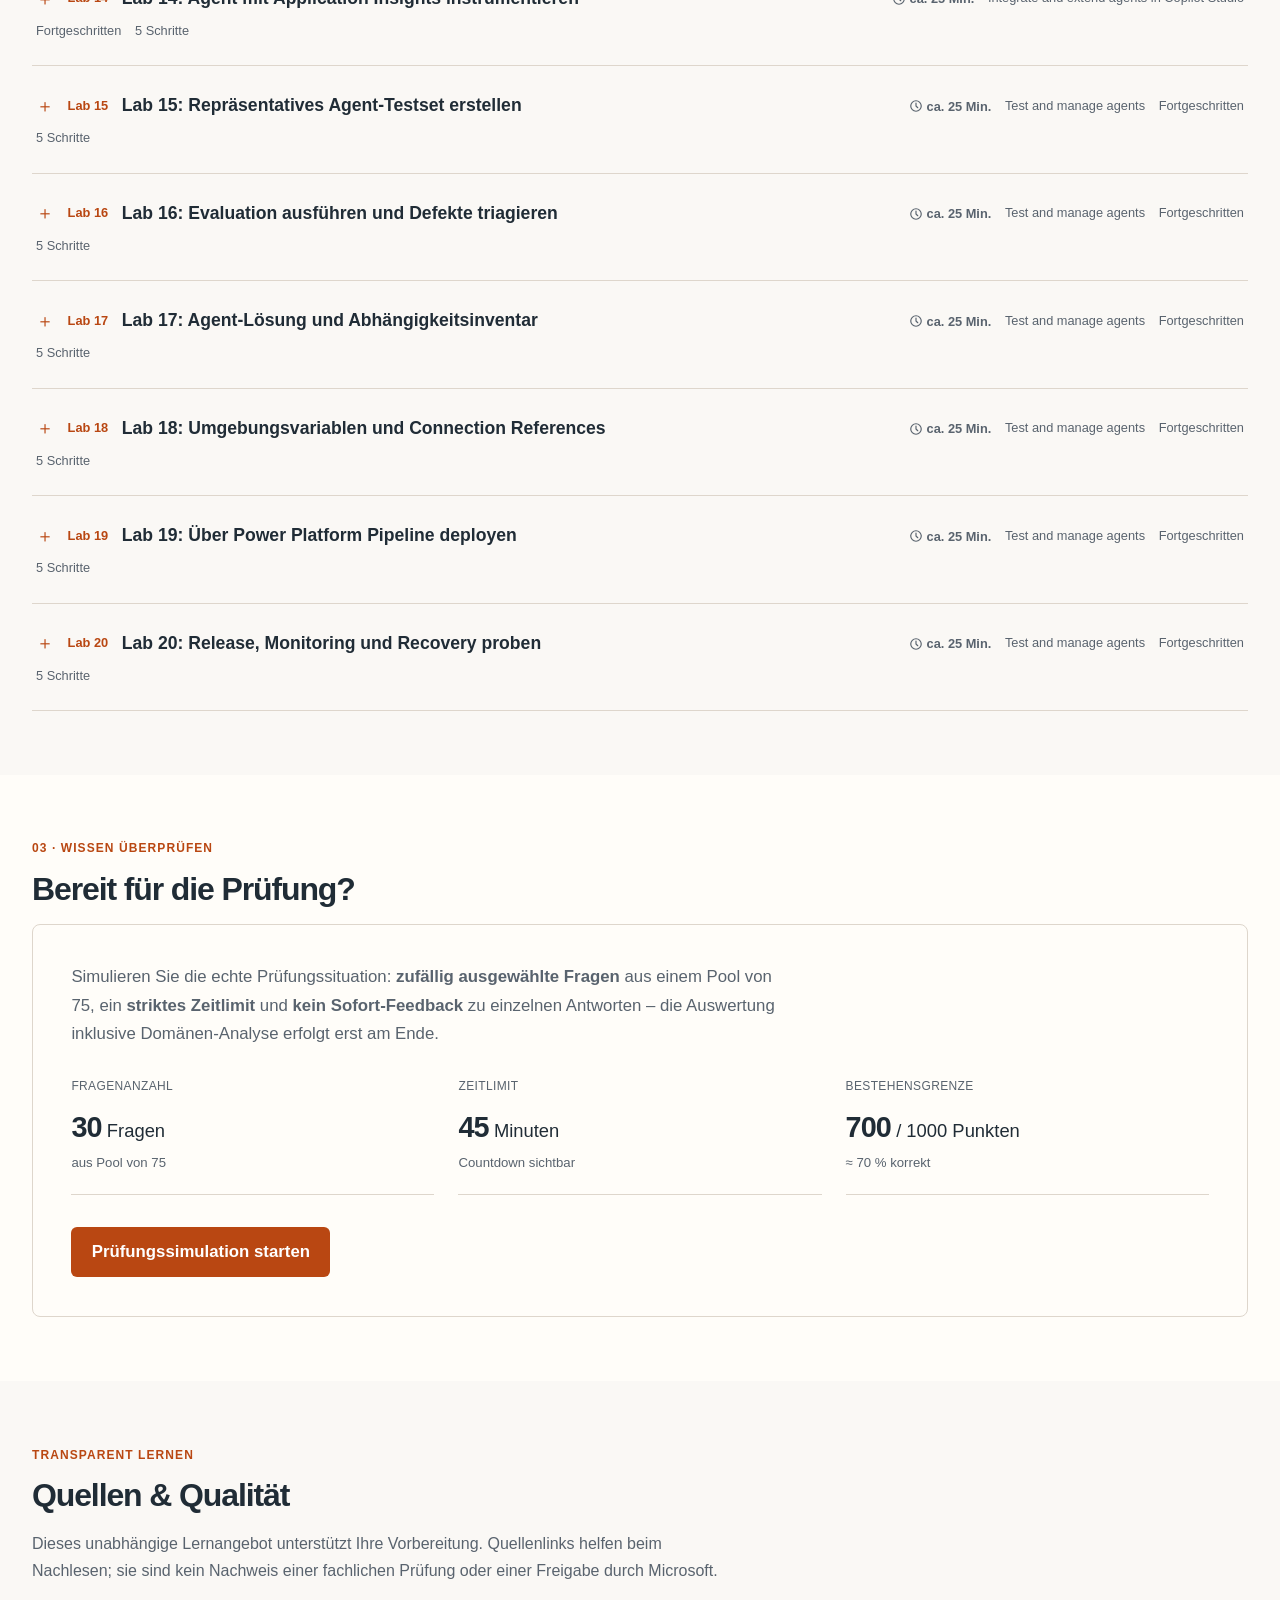
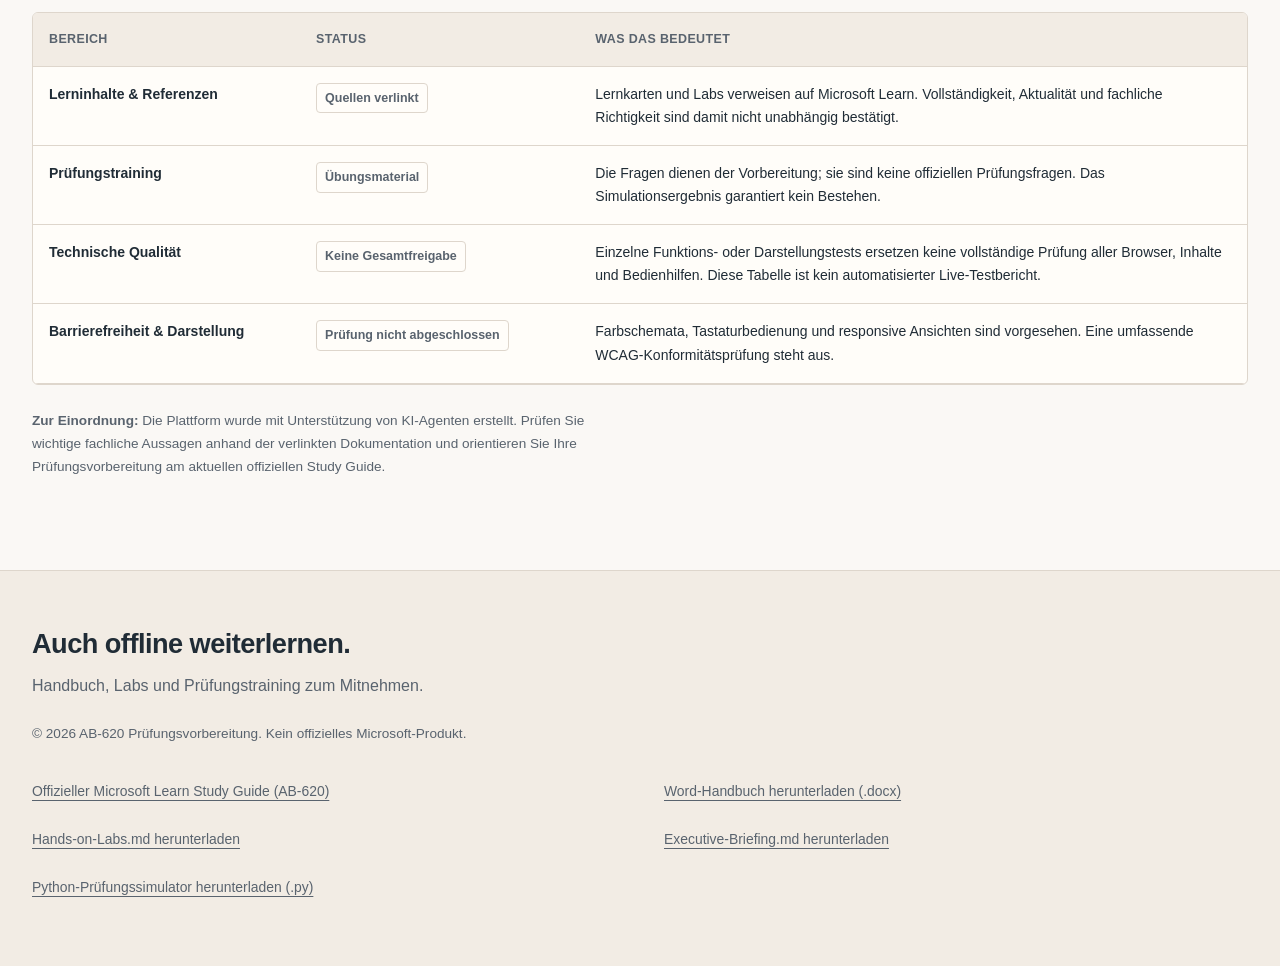
==== commit 824553a2: "feat(beta): Whizlabs-inspired redesign with real browser verification" ====
--- a/index.html
+++ b/index.html
@@ -5,9 +5,11 @@
 <meta name="viewport" content="width=device-width, initial-scale=1.0">
 <title>AB-620 Prüfungsvorbereitung – Designing and Building Integrated AI Agent Solutions in Copilot Studio</title>
 <meta name="description" content="Interaktive Lernplattform zur Vorbereitung auf die Microsoft-Zertifizierung AB-620: Lernpfad, Hands-on Labs und Prüfungssimulator.">
-<link rel="stylesheet" href="assets/css/style.css?v=20260822-lab-accordion">
+<link rel="stylesheet" href="assets/css/style.css?v=whizlabs-r1">
+<link rel="stylesheet" href="assets/css/redesign-shell.css?v=whizlabs-r1">
+<link rel="stylesheet" href="assets/css/redesign-learning.css?v=whizlabs-r1">
 </head>
-<body>
+<body id="top" class="wl-redesign">
 <a class="skip-link" href="#main-content">Zum Hauptinhalt springen</a>
 <div id="aria-announcer" class="sr-only" aria-live="polite"></div>
 
@@ -15,14 +17,14 @@
   <div class="site-header__inner">
     <a class="site-header__brand" href="#top" aria-label="AB-620 Prüfungsvorbereitung – Startseite">
       <span class="site-header__brand-badge">AB-620</span>
-      <span aria-hidden="true">🤖</span> AB-620 Prüfungsvorbereitung
+      <span class="site-header__brand-name">Prüfungsvorbereitung<span>KI-Agenten mit Copilot Studio</span></span>
     </a>
     <nav class="site-nav" aria-label="Hauptnavigation">
         <a href="#uebersicht">Übersicht</a>
         <a href="#lernpfad">Lernpfad</a>
         <a href="#hands-on-labs">Hands-on Labs</a>
         <a href="#simulator">Prüfungssimulator</a>
-        <a href="#qualitaetssicherung">Qualitätssicherung</a>
+        <a href="#qualitaetssicherung">Quellen &amp; Qualität</a>
     </nav>
     <div class="theme-switcher">
       <label for="theme-select" class="sr-only">Farbschema auswählen</label>
@@ -39,50 +41,43 @@
 <main id="main-content">
 
   <section id="uebersicht" class="hero" aria-labelledby="hero-title">
-    <div class="hero__content">
-      <h1 id="hero-title">Microsoft AB-620: Designing and Building Integrated AI Agent Solutions in Copilot Studio</h1>
-      <p class="hero__subtitle">Ihr strukturierter Begleiter für die Zertifizierungsprüfung – mit Lernpfad aus 157 quellenbelegten Lerninhalten, praktischen Labs und einem realistischen Prüfungssimulator.</p>
-
-      <div class="hero__meta-card" aria-label="Prüfungs-Kennzahlen auf einen Blick">
-        <div class="hero__badges">
-          <span class="badge">Prüfungscode: AB-620</span>
-          <span class="badge">ca. 60 Minuten Dauer</span>
-          <span class="badge">Bestehensgrenze: 700/1000 Punkte</span>
-        </div>
-      </div>
-
-      <p class="hero__effort" aria-label="Geschätzter Lernaufwand">
-        <span aria-hidden="true">⏱️</span>
-        <strong>ca. 4 Wochen bei 4 Std./Woche</strong> (≈16 Zeitstunden) –
-        abgeleitet aus 157 Lerninhalten (≈105 Min. Lesezeit bei 200 Wörtern/Min.),
-        20 Hands-on Labs (≈30 Min./Lab) und dem 75-Fragen-Prüfungssimulator.
-      </p>
-
-      <ul class="skill-tags" aria-label="Geprüfte Kompetenzbereiche (Prüfungsdomänen)">
-        <li><a class="skill-tag" href="#d1" data-domain="d1">Agenten planen &amp; konfigurieren <span class="skill-tag__weight">30–35%</span></a></li>
-        <li><a class="skill-tag" href="#d2" data-domain="d2">Agenten integrieren &amp; erweitern <span class="skill-tag__weight">40–45%</span></a></li>
-        <li><a class="skill-tag" href="#d3" data-domain="d3">Agenten testen &amp; verwalten <span class="skill-tag__weight">20–25%</span></a></li>
-      </ul>
-
-      <p class="hero__quality-metric" aria-label="Vertrauensnachweis: verifizierte interne Qualitätskennzahlen statt Nutzerbewertungen">
-        <span class="quality-metric__icon" aria-hidden="true">✓</span>
-        <strong>157 von 157</strong> Lerninhalten mit verifizierter Microsoft-Learn-Quelle · <strong>7/7</strong> automatisierte QA-Prüfpunkte bestanden
-        <a href="#qualitaetssicherung" class="hero__quality-link">Details zur Qualitätssicherung ↓</a>
-      </p>
-
-      <div class="hero__actions">
-        <a href="#lernpfad" class="btn btn--primary">Jetzt lernen</a>
-        <a href="#simulator" class="btn btn--secondary">Prüfung simulieren</a>
-      </div>
-    </div>
-
+    <div class="hero__split">
+      <div class="hero__content">
+        <p class="hero__eyebrow">Copilot Studio · AB-620 · Lernplattform</p>
+        <h1 id="hero-title">KI-Agenten bauen.<br><span>AB-620 vorbereiten.</span></h1>
+        <p class="hero__subtitle">Vom Konzept zum integrierten Agenten: Lernen Sie gezielt, setzen Sie Ihr Wissen in praktischen Labs um und üben Sie für die Zertifizierungsprüfung.</p>
+        <div class="hero__actions">
+          <a href="#lernpfad" class="btn btn--primary">Jetzt lernen <span aria-hidden="true">→</span></a>
+          <a href="#simulator" class="btn btn--secondary">Prüfung simulieren</a>
+        </div>
+        <p class="hero__audience">Für Architektur, Engineering und Power-Platform-Entwicklung.</p>
+        <a class="hero__source-note" href="#qualitaetssicherung">Unabhängiges Lernangebot · Hinweise zu Quellen &amp; Qualität</a>
+      </div>
+      <figure class="hero__illustration">
+        <img src="assets/images/agent-learning-path.svg" width="580" height="460" alt="" fetchpriority="high">
+        <figcaption>Verstehen. Verbinden. In der Praxis anwenden.</figcaption>
+      </figure>
+    </div>
+    <div class="hero__learning-strip" aria-label="Ihr Lernangebot">
+      <p><strong>157 Lerninhalte</strong><span>in drei Prüfungsdomänen</span></p>
+      <p><strong>20 Hands-on Labs</strong><span>am durchgängigen Contoso-Szenario</span></p>
+      <p><strong>Prüfungssimulator</strong><span>mit 75 Übungsfragen im Pool</span></p>
+    </div>
     <div class="hero__layout content-with-sidebar">
       <div class="hero__main">
-        <p>
-          Die Prüfung AB-620 richtet sich an Personen, die KI-Agenten mit Microsoft Copilot Studio entwerfen,
-          erstellen und in bestehende Geschäftsprozesse integrieren. Diese Plattform bündelt die relevanten
-          Inhalte kompakt und praxisnah, damit Sie gezielt und effizient lernen können.
-        </p>
+        <p class="section-kicker">Ihr Weg zur Vorbereitung</p>
+        <h2>Drei Kompetenzbereiche. Ein klarer Lernpfad.</h2>
+        <ul class="skill-tags" aria-label="Kompetenzbereiche und Prüfungsgewichtung">
+          <li><a class="skill-tag" href="#domain-title-d1" data-domain="d1">Planen &amp; konfigurieren <span class="skill-tag__weight">30–35%</span><span aria-hidden="true">↗</span></a></li>
+          <li><a class="skill-tag" href="#domain-title-d2" data-domain="d2">Integrieren &amp; erweitern <span class="skill-tag__weight">40–45%</span><span aria-hidden="true">↗</span></a></li>
+          <li><a class="skill-tag" href="#domain-title-d3" data-domain="d3">Testen &amp; verwalten <span class="skill-tag__weight">20–25%</span><span aria-hidden="true">↗</span></a></li>
+        </ul>
+        <details class="hero__study-details">
+          <summary>Prüfungsrahmen &amp; Zeitplanung</summary>
+          <p><strong>Microsoft AB-620:</strong> Designing and Building Integrated AI Agent Solutions in Copilot Studio. Agenten entwerfen, erstellen und in Geschäftsprozesse integrieren.</p>
+          <p>Orientierung zur Prüfung: ca. 60 Minuten, Bestehensgrenze 700/1000 Punkte. Maßgeblich sind die aktuellen Angaben im <a href="https://learn.microsoft.com/en-us/credentials/certifications/resources/study-guides/ab-620" target="_blank" rel="noopener noreferrer">offiziellen Study Guide</a>.</p>
+          <p>Planungsbeispiel: ca. 4 Wochen bei 4 Stunden pro Woche (≈16 Stunden). Grobe Schätzung aus Lesezeit, ca. 30 Minuten je Lab und Prüfungstraining; Ihr Aufwand hängt von Vorkenntnissen und Übungstiefe ab.</p>
+        </details>
       </div>
       <aside class="sidebar-card" aria-labelledby="sidebar-progress-title">
         <h2 id="sidebar-progress-title">Ihr Fortschritt</h2>
@@ -90,25 +85,21 @@
           <div id="dashboard-progress" class="score-ring" role="status" aria-live="polite" style="--pct:0">
             <span class="score-ring__value">0%</span>
           </div>
-          <p id="sidebar-progress-stat" style="margin:0;">0 von 19 Unterthemen gelernt (157 Lerninhalte gesamt, 20 Labs)</p>
-        </div>
-        <h3>Was Sie lernen werden</h3>
-        <ul class="learn-list">
-          <li><span class="check" aria-hidden="true">✓</span> Agenten planen und konfigurieren <strong>(30–35%)</strong></li>
-          <li><span class="check" aria-hidden="true">✓</span> Agenten in Copilot Studio integrieren und erweitern <strong>(40–45%)</strong></li>
-          <li><span class="check" aria-hidden="true">✓</span> Agenten testen und verwalten <strong>(20–25%)</strong></li>
-        </ul>
+          <p id="sidebar-progress-stat">0 von 19 Unterthemen gelernt (157 Lerninhalte gesamt, 20 Labs)</p>
+        </div>
+        <p class="sidebar-card__note">Ihr Lernstand wird lokal in diesem Browser gespeichert.</p>
+        <a href="#lernpfad">Zum Lernpfad <span aria-hidden="true">→</span></a>
       </aside>
     </div>
   </section>
 
   <section id="lernpfad" class="section" aria-labelledby="lernpfad-title">
-    <h2 id="lernpfad-title">Lernpfad</h2>
+    <p class="section-kicker">01 · Wissen aufbauen</p>
+    <h2 id="lernpfad-title">Ihr Lernpfad für AB-620</h2>
     <p>
-      Der Lernpfad gliedert die 157 quellenbelegten Lerninhalte in 19 Unterthemen entlang der drei offiziellen
-      Prüfungsdomänen. Jedes Unterthema ist als aufklappbares Akkordeon mit den zugehörigen Lerninhalten samt
-      Quellenangabe organisiert. Nutzen Sie die Suche, um gezielt nach Themen wie Authentifizierung, Konnektoren
-      oder Sicherheitsrichtlinien zu suchen.
+      Lernen Sie entlang der drei Prüfungsdomänen: 157 Lerninhalte mit Quellenlinks, gegliedert in 19 Unterthemen.
+      Öffnen Sie eine Domäne und starten Sie die geführten Lernkarten. Mit der Suche finden Sie gezielt Themen
+      wie Authentifizierung, Konnektoren oder Sicherheitsrichtlinien.
     </p>
     <div class="search-field">
       <label for="search-input">Lerninhalte durchsuchen</label>
@@ -120,6 +111,7 @@
   </section>
 
   <section id="hands-on-labs" class="section" aria-labelledby="labs-title">
+    <p class="section-kicker">02 · In die Praxis gehen</p>
     <h2 id="labs-title">Hands-on Labs</h2>
     <p class="labs-lead">
       Theorie allein reicht für AB-620 nicht aus. In dieser Lernstrecke bauen Sie einen durchgängigen
@@ -171,7 +163,8 @@
   </section>
 
   <section id="simulator" class="section" aria-labelledby="simulator-title">
-    <h2 id="simulator-title">Prüfungssimulator</h2>
+    <p class="section-kicker">03 · Wissen überprüfen</p>
+    <h2 id="simulator-title">Bereit für die Prüfung?</h2>
     <div id="exam-container" class="exam-shell">
       <div class="exam-intro">
         <p>
@@ -202,76 +195,29 @@
   </section>
 
   <section id="qualitaetssicherung" class="section" aria-labelledby="qa-title">
-    <h2 id="qa-title">Qualitätssicherung</h2>
-    <p>
-      Transparenz gehört zu einer verlässlichen Lernplattform. Die folgende Tabelle dokumentiert die tatsächlich
-      durchgeführten Qualitätsprüfungen dieser Version mit nachvollziehbaren Ergebnissen.
-    </p>
-    <div class="table-scroll">
-    <table class="data-table">
-      <caption class="sr-only">QA-Prüfpunkte und Status</caption>
-      <thead>
-        <tr>
-          <th scope="col">Prüfpunkt</th>
-          <th scope="col">Methode</th>
-          <th scope="col">Status</th>
-          <th scope="col">Details</th>
-        </tr>
-      </thead>
-      <tbody>
-        <tr>
-          <td>Inhaltliche Abdeckung aller 3 Domänen</td>
-          <td>Automatisierte Zählung + Abgleich mit Skills-Outline</td>
-          <td><span class="status-pill status-pill--pass">Bestanden</span></td>
-          <td>19 Unterthemen mit 157 Lerninhalten + 20 verbundene Labs + 75 Prüfungsfragen über alle Domänen verteilt (30–35% / 40–45% / 20–25%).</td>
-        </tr>
-        <tr>
-          <td>Anzahl und Struktur der Testfragen</td>
-          <td>Node-Skript prüft Optionsanzahl, correctIndex-Gültigkeit, Pflichtfelder</td>
-          <td><span class="status-pill status-pill--pass">Bestanden</span></td>
-          <td>75 Fragen im examBank, je 4 Optionen, gültiger correctIndex, Erklärung + Microsoft-Learn-Link vorhanden.</td>
-        </tr>
-        <tr>
-          <td>JavaScript-Syntaxvalidierung</td>
-          <td><code>node --check</code> auf content.js und app.js</td>
-          <td><span class="status-pill status-pill--pass">Bestanden</span></td>
-          <td>Beide Dateien ohne Syntaxfehler geladen und inhaltlich per Node-VM gegen das Schema geprüft.</td>
-        </tr>
-        <tr>
-          <td>Barrierefreiheit (Tastatur &amp; ARIA)</td>
-          <td>Manuelle Codeprüfung + jsdom-Test: Skip-Link, aria-live, Radiogroup-Pattern, Fokus-Reihenfolge</td>
-          <td><span class="status-pill status-pill--pass">Bestanden</span></td>
-          <td>Skip-Link vorhanden, role="radiogroup" mit Pfeiltasten-Navigation im Exam-Simulator, aria-announcer für Statusmeldungen.</td>
-        </tr>
-        <tr>
-          <td>Cross-Theme Kontrast (Hell/Dunkel/Hoher Kontrast)</td>
-          <td>Prüfung der CSS Custom Properties je Theme auf Mindestkontrast</td>
-          <td><span class="status-pill status-pill--pass">Bestanden</span></td>
-          <td>Alle Textfarben über Tokens gesteuert; High-Contrast-Theme nutzt reines Schwarz/Weiß mit Gelb (#FFFF00) als Fokusfarbe.</td>
-        </tr>
-        <tr>
-          <td>Mobile-First Responsiveness</td>
-          <td>Prüfung der Breakpoints (Basis &lt; 600px, 600px, 1024px)</td>
-          <td><span class="status-pill status-pill--pass">Bestanden</span></td>
-          <td>Sidebar wird erst ab 1024px zweispaltig, Navigation ab 1024px sichtbar, Lab-Karten ab 600px zweispaltig.</td>
-        </tr>
-        <tr>
-          <td>Funktionstest Prüfungssimulator und Lernpfad (echter jsdom-Browsertest)</td>
-          <td>Automatisiertes jsdom-Skript: DOM-Rendering, Klick-Events, Theme-Wechsel, Suche</td>
-          <td><span class="status-pill status-pill--pass">Bestanden</span></td>
-          <td>19 Unterthema-Akkordeons gerendert, Akkordeon-Klick zeigt Lerninhalte, Exam-Start zeigt Frage aus dem 75er-Pool, Theme-Wechsel ändert data-theme, Suche filtert Lerninhalte – alles per echtem DOM-Event verifiziert.</td>
-        </tr>
-      </tbody>
-    </table>
-    </div>
-    <div class="alert alert--info">
-      <strong>Hinweis zur Transparenz:</strong>&nbsp;Diese Seite wurde durch mehrere spezialisierte KI-Agenten arbeitsteilig erstellt (Content, CSS, HTML) und anschließend durch eine manuelle Integrations- und Qualitätsprüfung konsolidiert.
-    </div>
+    <p class="section-kicker">Transparent lernen</p>
+    <h2 id="qa-title">Quellen &amp; Qualität</h2>
+    <p>Dieses unabhängige Lernangebot unterstützt Ihre Vorbereitung. Quellenlinks helfen beim Nachlesen; sie sind kein Nachweis einer fachlichen Prüfung oder einer Freigabe durch Microsoft.</p>
+    <div class="table-scroll" tabindex="0" role="region" aria-label="Hinweise zu Quellen und Prüfstatus, horizontal scrollbar">
+      <table class="data-table">
+        <caption class="sr-only">Umfang und Grenzen der Qualitätssicherung</caption>
+        <thead><tr><th scope="col">Bereich</th><th scope="col">Status</th><th scope="col">Was das bedeutet</th></tr></thead>
+        <tbody>
+          <tr><td>Lerninhalte &amp; Referenzen</td><td><span class="status-pill">Quellen verlinkt</span></td><td>Lernkarten und Labs verweisen auf Microsoft Learn. Vollständigkeit, Aktualität und fachliche Richtigkeit sind damit nicht unabhängig bestätigt.</td></tr>
+          <tr><td>Prüfungstraining</td><td><span class="status-pill">Übungsmaterial</span></td><td>Die Fragen dienen der Vorbereitung; sie sind keine offiziellen Prüfungsfragen. Das Simulationsergebnis garantiert kein Bestehen.</td></tr>
+          <tr><td>Technische Qualität</td><td><span class="status-pill">Keine Gesamtfreigabe</span></td><td>Einzelne Funktions- oder Darstellungstests ersetzen keine vollständige Prüfung aller Browser, Inhalte und Bedienhilfen. Diese Tabelle ist kein automatisierter Live-Testbericht.</td></tr>
+          <tr><td>Barrierefreiheit &amp; Darstellung</td><td><span class="status-pill">Prüfung nicht abgeschlossen</span></td><td>Farbschemata, Tastaturbedienung und responsive Ansichten sind vorgesehen. Eine umfassende WCAG-Konformitätsprüfung steht aus.</td></tr>
+        </tbody>
+      </table>
+    </div>
+    <p class="qa-note"><strong>Zur Einordnung:</strong> Die Plattform wurde mit Unterstützung von KI-Agenten erstellt. Prüfen Sie wichtige fachliche Aussagen anhand der verlinkten Dokumentation und orientieren Sie Ihre Prüfungsvorbereitung am aktuellen offiziellen Study Guide.</p>
   </section>
 
 </main>
 
 <footer class="site-footer">
+  <h2>Auch offline weiterlernen.</h2>
+  <p class="site-footer__intro">Handbuch, Labs und Prüfungstraining zum Mitnehmen.</p>
   <p>&copy; 2026 AB-620 Prüfungsvorbereitung. Kein offizielles Microsoft-Produkt.</p>
   <nav aria-label="Weiterführende Links">
     <ul>
@@ -284,7 +230,7 @@
   </nav>
 </footer>
 
-<script src="assets/data/content.js?v=20260822-lab-accordion"></script>
-<script src="assets/js/app.js?v=20260822-lab-accordion"></script>
+<script src="assets/data/content.js?v=whizlabs-r1"></script>
+<script src="assets/js/app.js?v=whizlabs-r1"></script>
 </body>
 </html>
--- a/assets/css/redesign-shell.css
+++ b/assets/css/redesign-shell.css
@@ -0,0 +1,169 @@
+/* AB-620 optical redesign. Original shell; no external fonts or vendor assets. */
+:root, :root[data-theme="light"] {
+  color-scheme: light;
+  --wl-canvas: #faf8f5;
+  --wl-surface: #fffdf9;
+  --wl-soft: #f2ece4;
+  --wl-ink: #202c36;
+  --wl-muted: #59636e;
+  --wl-accent: #b94712;
+  --wl-accent-hover: #96390e;
+  --wl-on-accent: #ffffff;
+  --wl-line: #ded6cc;
+  --wl-line-strong: #8c8176;
+  --wl-accent-soft: #f8e9dc;
+  --wl-focus: #96390e;
+  --font-family: "Aptos", "Segoe UI", "Trebuchet MS", sans-serif;
+  --radius-sm: 6px;
+  --radius-md: 12px;
+  --radius-lg: 16px;
+  --shadow-sm: 0 2px 5px #202c3608;
+  --shadow-md: 0 6px 20px #202c360a;
+  --shadow-lg: 0 12px 30px #202c360f;
+}
+:root[data-theme="dark"] {
+  color-scheme: dark;
+  --wl-canvas: #1d242a; --wl-surface: #252e35; --wl-soft: #2c353d;
+  --wl-ink: #f7f1e9; --wl-muted: #c6c9cc;
+  --wl-accent: #ffab78; --wl-accent-hover: #ffc7a6; --wl-on-accent: #202c36;
+  --wl-line: #465058; --wl-line-strong: #86939c;
+  --wl-accent-soft: #423229; --wl-focus: #ffab78;
+  --shadow-sm: none; --shadow-md: none; --shadow-lg: none;
+}
+@media (prefers-color-scheme: dark) {
+  :root[data-theme="auto"] {
+    color-scheme: dark;
+    --wl-canvas: #1d242a; --wl-surface: #252e35; --wl-soft: #2c353d;
+    --wl-ink: #f7f1e9; --wl-muted: #c6c9cc;
+    --wl-accent: #ffab78; --wl-accent-hover: #ffc7a6; --wl-on-accent: #202c36;
+    --wl-line: #465058; --wl-line-strong: #86939c;
+    --wl-accent-soft: #423229; --wl-focus: #ffab78;
+    --shadow-sm: none; --shadow-md: none; --shadow-lg: none;
+  }
+}
+:root[data-theme="high-contrast"] {
+  color-scheme: dark;
+  --wl-canvas: #000; --wl-surface: #000; --wl-soft: #000;
+  --wl-ink: #fff; --wl-muted: #fff;
+  --wl-accent: #ffff00; --wl-accent-hover: #fff; --wl-on-accent: #000;
+  --wl-line: #fff; --wl-line-strong: #fff;
+  --wl-accent-soft: #000; --wl-focus: #ffff00;
+  --shadow-sm: none; --shadow-md: none; --shadow-lg: none;
+}
+/* Map both established and previously missing semantic tokens for all themes. */
+:root, :root[data-theme] {
+  --color-bg: var(--wl-canvas); --color-bg-subtle: var(--wl-soft);
+  --color-bg-elevated: var(--wl-surface); --color-surface: var(--wl-surface);
+  --color-surface-2: var(--wl-soft); --color-bg-hover: var(--wl-accent-soft);
+  --color-text: var(--wl-ink); --color-text-secondary: var(--wl-muted); --color-text-muted: var(--wl-muted);
+  --color-primary: var(--wl-accent); --color-primary-hover: var(--wl-accent-hover); --color-primary-active: var(--wl-accent-hover);
+  --color-text-on-primary: var(--wl-on-accent); --color-border: var(--wl-line); --color-border-strong: var(--wl-line-strong);
+  --color-accent-teams: var(--wl-accent); --color-accent-copilot: var(--wl-accent);
+  --color-info: var(--wl-ink); --color-info-bg: var(--wl-accent-soft);
+  --focus-ring-color: var(--wl-focus); --color-focus: var(--wl-focus);
+}
+body.wl-redesign { font-size: 1rem; line-height: 1.65; }
+.wl-redesign .site-header { height: auto; position: relative; box-shadow: none; background: var(--wl-surface); }
+.wl-redesign .site-header__inner { max-width: 1280px; min-height: 94px; padding: 16px 32px; flex-wrap: wrap; gap: 12px 24px; }
+.wl-redesign .site-header__brand { gap: 12px; font-size: 1rem; line-height: 1.3; }
+.wl-redesign .site-header__brand-badge { display: grid; place-items: center; min-height: 42px; padding: 8px 12px; border-radius: 8px; background: var(--wl-accent); color: var(--wl-on-accent); font-size: .9rem; letter-spacing: -.02em; }
+.site-header__brand-name > span { display: block; font-size: .73rem; font-weight: 400; color: var(--wl-muted); margin-top: 3px; }
+.wl-redesign .site-nav { display: flex; flex-wrap: wrap; gap: 8px 20px; }
+.wl-redesign .site-nav a { font-size: .85rem; min-height: 44px; display: flex; align-items: center; }
+.wl-redesign .theme-switcher select { min-height: 44px; max-width: 100%; border-color: var(--wl-line-strong); font-size: .8rem; }
+.wl-redesign #main-content { width: 100%; }
+.wl-redesign .hero { margin: 0; padding: 0; border: 0; border-radius: 0; background: var(--wl-canvas); }
+.hero__split { max-width: 1280px; margin-inline: auto; padding: clamp(40px, 5.5vw, 80px) 32px 48px; display: grid; grid-template-columns: minmax(0, 1.1fr) minmax(0, 1fr); gap: 24px; align-items: center; }
+.wl-redesign .hero__eyebrow, .wl-redesign .section > .section-kicker, .hero__main > .section-kicker { color: var(--wl-accent); font-size: .75rem; font-weight: 700; letter-spacing: .09em; text-transform: uppercase; margin: 0 0 20px; }
+.wl-redesign #hero-title { font-size: clamp(2.2rem, 4vw, 3.55rem); line-height: 1.12; letter-spacing: -.045em; font-weight: 750; margin-bottom: 24px; }
+#hero-title > span { color: var(--wl-accent); }
+.hero__subtitle { font-size: 1.1rem; line-height: 1.75; max-width: 49ch; }
+.wl-redesign .hero__actions { margin-top: 28px; gap: 12px; }
+.wl-redesign .hero__actions .btn { min-height: 52px; padding: 12px 24px; font-size: 1rem; border-radius: 8px; box-shadow: none; }
+.wl-redesign .hero__actions .btn--primary { gap: 24px; }
+.wl-redesign .hero__actions .btn--secondary { border-color: var(--wl-line-strong); color: var(--wl-ink); }
+.hero__audience { font-size: .83rem; margin: 24px 0 8px; max-width: 50ch; }
+.hero__source-note { color: var(--wl-muted); font-size: .75rem; text-underline-offset: 3px; }
+.hero__illustration { margin: 0; min-width: 0; }
+.hero__illustration img { display: block; width: 100%; height: auto; }
+.hero__illustration figcaption { color: var(--wl-muted); text-align: center; font-size: .8rem; margin-top: -12px; }
+.hero__learning-strip { max-width: 1216px; margin: 0 auto; padding: 24px 0; border-block: 1px solid var(--wl-line); display: grid; grid-template-columns: repeat(3, minmax(0, 1fr)); gap: 32px; }
+.hero__learning-strip p { margin: 0; padding-inline: 24px; border-right: 1px solid var(--wl-line); }
+.hero__learning-strip p:first-child { padding-left: 0; }
+.hero__learning-strip p:last-child { border-right: 0; }
+.hero__learning-strip strong { display: block; color: var(--wl-ink); font-size: 1.12rem; font-weight: 650; }
+.hero__learning-strip span { font-size: .86rem; }
+.wl-redesign .hero__layout { max-width: 1280px; margin: 0 auto; padding: 56px 32px 64px; grid-template-columns: minmax(0, 1.6fr) minmax(0, 1fr); gap: 64px; align-items: start; }
+.hero__main { min-width: 0; }
+.hero__main h2 { font-size: 1.65rem; letter-spacing: -.025em; margin-bottom: 20px; max-width: 26ch; }
+.wl-redesign .skill-tags { display: block; margin-bottom: 12px; }
+.wl-redesign .skill-tag { display: flex; justify-content: space-between; min-height: 44px; border: 0; border-bottom: 1px solid var(--wl-line); border-radius: 0; padding: 10px 0; background: transparent; font-size: .9rem; gap: 12px; }
+.wl-redesign .skill-tag__weight { font-size: .8rem; color: var(--wl-muted); opacity: 1; background: transparent; margin-left: auto; flex-shrink: 0; }
+.hero__study-details { font-size: .85rem; color: var(--wl-muted); }
+.hero__study-details summary { padding-block: 12px; cursor: pointer; color: var(--wl-ink); }
+.hero__study-details p { margin-block: 12px; }
+.wl-redesign .hero .sidebar-card { position: static; padding: 28px; box-shadow: none; border-radius: 12px; }
+.wl-redesign .hero .sidebar-card h2 { font-size: 1.25rem; margin-bottom: 20px; }
+.wl-redesign .hero .score-ring { width: 72px; height: 72px; }
+.wl-redesign .hero .score-ring::before { inset: 6px; }
+#sidebar-progress-stat { margin: 0; font-size: .85rem; }
+.sidebar-card__note { font-size: .78rem; }
+.hero .sidebar-card > a { display: inline-flex; gap: 24px; align-items: center; min-height: 44px; font-weight: 600; font-size: .87rem; text-underline-offset: 4px; }
+/* Section rhythm and static headings only; learning components live separately. */
+.wl-redesign .section { margin: 0; padding: 64px max(32px, calc((100% - 1216px) / 2)); min-width: 0; scroll-margin-top: 24px; }
+.wl-redesign .section:nth-of-type(even) { background: var(--wl-surface); }
+.wl-redesign .section > h2 { font-size: clamp(1.7rem, 3vw, 2.35rem); letter-spacing: -.03em; margin-bottom: 20px; }
+.wl-redesign .section > p:not(.section-kicker) { max-width: 85ch; margin-bottom: 28px; }
+.wl-redesign .section > .section-kicker { margin-bottom: 12px; }
+.wl-redesign .site-footer { margin: 0; padding: 56px max(32px, calc((100% - 1216px) / 2)); background: var(--wl-soft); }
+.wl-redesign .site-footer h2 { font-size: 1.7rem; letter-spacing: -.02em; }
+.wl-redesign .site-footer p { font-size: .85rem; }
+.wl-redesign .site-footer .site-footer__intro { font-size: 1rem; margin-bottom: 24px; }
+.wl-redesign .site-footer ul { list-style: none; padding: 0; margin: 24px 0 0; display: grid; grid-template-columns: repeat(2, minmax(0, 1fr)); gap: 4px 48px; }
+.wl-redesign .site-footer a { display: inline-block; padding-block: 10px; min-height: 44px; font-size: .87rem; text-underline-offset: 4px; overflow-wrap: anywhere; }
+#qualitaetssicherung .data-table { min-width: 650px; }
+#qualitaetssicherung td { vertical-align: top; padding: 20px 16px; }
+#qualitaetssicherung td:first-child { width: 22%; font-weight: 600; }
+#qualitaetssicherung td:nth-child(2) { width: 23%; }
+#qualitaetssicherung .status-pill { border: 1px solid var(--wl-line); border-radius: 6px; color: var(--wl-muted); }
+#qualitaetssicherung .qa-note { font-size: .85rem; margin-top: 24px; }
+@media (max-width: 1230px) {
+  .wl-redesign .site-nav { order: 3; flex-basis: 100%; justify-content: center; }
+  .hero__learning-strip { margin-inline: 32px; }
+}
+@media (max-width: 900px) {
+  .hero__split { grid-template-columns: 1fr; gap: 24px; padding-top: 40px; }
+  .wl-redesign #hero-title { font-size: clamp(2.15rem, 6.5vw, 3.55rem); }
+  .hero__subtitle { max-width: 58ch; }
+  .hero__illustration { max-width: 460px; justify-self: center; }
+  .wl-redesign .hero__layout { gap: 32px; }
+}
+@media (max-width: 650px) {
+  .wl-redesign .site-header__inner { padding: 16px 20px 12px; gap: 12px; }
+  .wl-redesign .site-header__brand { gap: 8px; font-size: .87rem; }
+  .site-header__brand-name > span { font-size: .65rem; }
+  .wl-redesign .theme-switcher { margin-left: auto; }
+  .wl-redesign .theme-switcher select { max-width: 132px; }
+  .wl-redesign .site-nav { justify-content: flex-start; gap: 0 20px; }
+  .wl-redesign .site-nav a { font-size: .79rem; }
+  .hero__split { padding: 36px 20px 32px; }
+  .wl-redesign .hero__eyebrow { font-size: .67rem; letter-spacing: .07em; }
+  .hero__subtitle { font-size: 1rem; }
+  .wl-redesign .hero__actions { gap: 8px; }
+  .wl-redesign .hero__actions .btn { padding: 12px 16px; font-size: .9rem; }
+  .hero__audience { margin-top: 20px; }
+  .hero__illustration { max-width: 370px; }
+  .hero__learning-strip { margin-inline: 20px; grid-template-columns: 1fr; gap: 14px; padding-block: 20px; }
+  .hero__learning-strip p, .hero__learning-strip p:first-child { border: 0; padding: 0; }
+  .hero__learning-strip strong { font-size: 1rem; }
+  .hero__learning-strip span { font-size: .8rem; }
+  .wl-redesign .hero__layout { grid-template-columns: 1fr; padding: 36px 20px 44px; gap: 28px; }
+  .hero__main h2 { font-size: 1.5rem; }
+  .wl-redesign .skill-tag { font-size: .8rem; }
+  .wl-redesign .hero .sidebar-card { padding: 24px; }
+  .wl-redesign .section { padding: 44px 20px; }
+  .wl-redesign .site-footer { padding: 40px 20px; }
+  .wl-redesign .site-footer ul { grid-template-columns: 1fr; }
+}
+@media (prefers-reduced-motion: reduce) { .wl-redesign * { scroll-behavior: auto; } }
+@media (forced-colors: active) { .site-header__brand-badge { border: 1px solid ButtonText; } }
--- a/assets/css/redesign-learning.css
+++ b/assets/css/redesign-learning.css
@@ -0,0 +1,374 @@
+/* AB-620 learning surfaces. Load after style.css and redesign-shell.css.
+   Presentation only: native details, hidden states, source data and JS remain intact.
+   Theme colours intentionally inherit the shell's semantic --color-* tokens. */
+
+:is(#lernpfad, #hands-on-labs, #simulator, #qualitaetssicherung) {
+  --learning-rule: var(--color-border, #ded8d0);
+  --learning-ink: var(--color-text, #202c36);
+  --learning-muted: var(--color-text-muted, #59636e);
+  --learning-paper: var(--color-bg-elevated, #fffdfa);
+  --learning-tint: var(--color-bg-subtle, #f2eee8);
+  --learning-accent: var(--color-primary, #b94712);
+  color: var(--learning-ink);
+  min-width: 0;
+  scroll-margin-top: 7rem;
+}
+
+:is(#lernpfad, #hands-on-labs, #simulator, #qualitaetssicherung) > h2 {
+  margin-bottom: 1rem;
+  font-size: clamp(1.8rem, 2.5vw, 2.65rem);
+  line-height: 1.15;
+  letter-spacing: -.035em;
+}
+
+:is(#lernpfad, #hands-on-labs, #qualitaetssicherung) > p {
+  max-width: 78ch;
+  line-height: 1.7;
+}
+
+:is(#lernpfad, #hands-on-labs, #simulator, #qualitaetssicherung) :is(a, p, h3, h4, li, dd, td, th, .badge) {
+  overflow-wrap: anywhere;
+}
+
+:is(#lernpfad, #hands-on-labs, #simulator, #qualitaetssicherung) .badge {
+  max-width: 100%;
+  white-space: normal;
+  line-height: 1.45;
+  border-radius: .25rem;
+}
+
+:is(#lernpfad, #hands-on-labs, #simulator) :is(.btn, .quiz-option, select, input[type="search"]) {
+  min-height: 44px;
+  max-width: 100%;
+  white-space: normal;
+  overflow-wrap: anywhere;
+  line-height: 1.45;
+  border-radius: .375rem;
+}
+
+:is(#lernpfad, #hands-on-labs, #simulator) .btn {
+  padding: .7rem 1.15rem;
+  box-shadow: none;
+}
+
+:is(#lernpfad, #hands-on-labs, #simulator) .btn:hover {
+  transform: none;
+  box-shadow: none;
+}
+
+:is(#lernpfad, #hands-on-labs, #simulator, #qualitaetssicherung) :is(a, button, summary, select, input, [tabindex]):focus-visible {
+  outline: 3px solid var(--color-focus, var(--learning-accent));
+  outline-offset: 4px;
+}
+
+:is(#lernpfad, #hands-on-labs, #simulator, #qualitaetssicherung) a:not(.btn) {
+  text-decoration-thickness: 1px;
+  text-underline-offset: .2em;
+}
+
+/* Curriculum: one quiet outline per domain, not a stack of nested cards. */
+#lernpfad .search-field {
+  max-width: 48rem;
+  margin: 1.75rem 0 2rem;
+}
+#lernpfad .search-field label { display: block; margin-bottom: .5rem; font-weight: 650; }
+#lernpfad .search-field input { padding: .85rem 1rem; border-color: var(--color-border-strong, #a69c90); }
+#lernpfad > .module-list { gap: 1rem; }
+
+.domain-accordion {
+  border: 1px solid var(--learning-rule, var(--color-border, #ded8d0));
+  border-radius: .5rem;
+  overflow: visible;
+  margin-bottom: 0;
+  background: var(--learning-paper, var(--color-bg-elevated, #fffdfa));
+}
+.domain-accordion[open], .module-card[open] { box-shadow: none; }
+.domain-accordion__header {
+  gap: 1.5rem;
+  padding: clamp(1.1rem, 2.4vw, 2rem);
+  background: transparent;
+  border-radius: .5rem;
+  align-items: flex-start;
+}
+.domain-accordion__header:hover { background: var(--learning-tint, var(--color-bg-subtle, #f2eee8)); }
+.domain-accordion[open] > .domain-accordion__header { border-bottom: 1px solid var(--learning-rule); border-radius: .5rem .5rem 0 0; }
+.domain-accordion__title-group h3 {
+  font-size: clamp(1.12rem, 1.7vw, 1.4rem);
+  line-height: 1.35;
+  letter-spacing: -.02em;
+  color: var(--learning-ink);
+}
+.domain-accordion__title-group h3 .badge {
+  margin-left: .45rem;
+  vertical-align: middle;
+  font-size: .8rem;
+  font-weight: 650;
+  letter-spacing: 0;
+  background: var(--learning-tint);
+  color: var(--learning-ink);
+  border: 0;
+}
+.domain-accordion__title-group > .module-card__meta { display: block; margin-top: .55rem; font-size: .9rem; line-height: 1.55; }
+.domain-accordion__chevron { margin-top: .2rem; color: var(--learning-accent); }
+.domain-badges { display: flex; flex-wrap: wrap; gap: .3rem 1.25rem; margin-top: .55rem; }
+.domain-badges .badge {
+  padding: 0;
+  border: 0;
+  border-radius: 0;
+  background: transparent;
+  color: var(--learning-muted);
+  font-size: .8rem;
+  font-weight: 400;
+  text-align: left;
+}
+.domain-badges .domain-recommendation-badge { color: var(--learning-accent); font-weight: 650; }
+.domain-accordion__body { padding: clamp(1rem, 2.4vw, 2rem); }
+.domain-overview > p { max-width: 74ch; font-size: 1rem; line-height: 1.7; }
+.domain-overview__stats { gap: .5rem 1.5rem; margin: 1.25rem 0; }
+.domain-overview__stats li { padding: 0; border-radius: 0; background: transparent; font-size: .875rem; font-weight: 400; }
+.domain-overview__stats li:last-child { flex-basis: 100%; color: var(--learning-ink); font-weight: 600; }
+.domain-progress { flex-wrap: wrap; max-width: 42rem; gap: .75rem 1rem; margin: 1.5rem 0; }
+.domain-progress__track { min-width: 7rem; height: .4rem; background: var(--learning-rule); }
+.domain-progress__fill { background: var(--color-success, #267348); }
+.domain-progress__label { font-size: .825rem; white-space: normal; }
+.domain-presenter-start-btn { min-width: 10rem; }
+
+.module-card { border-radius: .25rem; overflow: visible; background: transparent; }
+.module-card__header { background: transparent; padding: 1.15rem 1rem; }
+.module-card__number { border-radius: .25rem; background: var(--learning-tint, var(--color-bg-subtle)); color: var(--learning-muted, var(--color-text-muted)); }
+.module-card__body { padding: 0 1rem 1.25rem; }
+.module-card__section .learning-item { padding: 1.25rem 0; border-bottom: 1px solid var(--learning-rule); }
+.module-card__section .learning-item:last-child { border-bottom: 0; }
+.module-card__section .learning-item p { max-width: 78ch; line-height: 1.7; }
+.module-card__section .learning-item a { display: inline-block; padding-block: .55rem; }
+
+/* Presenter: start-aligned block scrolling fixes unreachable text at scrollTop=0.
+   Desktop uses a 2:1 reading/source spread. Navigation lives OUTSIDE its scroll
+   panes. On short/narrow screens normal page flow wins over tiny nested panes. */
+.presenter-module-overview {
+  padding: 0 0 .9rem;
+  margin-bottom: .5rem;
+  border: 0;
+  border-radius: 0;
+  background: transparent;
+  font-size: .825rem;
+  line-height: 1.55;
+}
+.presenter-module-overview__label { font-weight: 400; }
+.presenter-card {
+  display: grid;
+  grid-template-columns: minmax(0, 1fr);
+  max-height: none;
+  overflow: visible;
+  border: 1px solid var(--learning-rule, var(--color-border));
+  border-radius: .375rem;
+  background: var(--learning-paper, var(--color-bg-elevated));
+}
+.presenter-card > * { min-width: 0; }
+.presenter-card__progressbar { grid-column: 1 / -1; height: 3px; background: var(--learning-rule); }
+/* Position is deliberately neutral; green belongs to learned completion. */
+.presenter-card__progressbar-fill { background: var(--learning-muted, var(--color-text-muted)); border-radius: 0; }
+.presenter-card__progress {
+  grid-column: 1 / -1;
+  flex-wrap: wrap;
+  gap: .7rem 1rem;
+  padding: 1rem 1.25rem;
+  font-size: .825rem;
+  line-height: 1.5;
+}
+.presenter-card__counter { color: var(--learning-ink); font-variant-numeric: tabular-nums; }
+.presenter-card__meta { min-width: 0; flex-wrap: wrap; gap: .4rem 1rem; }
+.presenter-card__readtime { font-size: .8rem; white-space: normal; }
+.presenter-card__subdomain.badge { padding: 0; background: transparent; border: 0; font-weight: 400; color: var(--learning-muted); text-align: left; }
+.presenter-card__explanation {
+  display: block;
+  flex: none;
+  min-height: 0;
+  max-height: none;
+  overflow: visible;
+  padding: clamp(1.25rem, 2.8vw, 2.25rem);
+  background: var(--learning-paper, var(--color-bg-elevated));
+  scroll-padding: 1.25rem;
+}
+.presenter-card__topic { max-width: 48ch; margin-bottom: 1.1rem; font-size: clamp(1.3rem, 1.9vw, 1.7rem); letter-spacing: -.025em; line-height: 1.3; }
+.presenter-card__content { max-width: 72ch; margin: 0; font-size: 1.025rem; line-height: 1.8; color: var(--learning-ink); }
+.presenter-card__source {
+  display: block;
+  flex: none;
+  min-height: 0;
+  max-height: none;
+  overflow: visible;
+  padding: 1.25rem;
+  border-top: 1px solid var(--learning-rule);
+  background: var(--learning-tint, var(--color-bg-subtle));
+}
+.presenter-card__source-label { font-size: .75rem; letter-spacing: .07em; margin-bottom: .6rem; }
+.presenter-card__source-link { display: inline-block; min-height: 44px; padding-block: .4rem; font-size: .925rem; line-height: 1.65; overflow-wrap: anywhere; word-break: normal; }
+.presenter-card__actions {
+  grid-column: 1 / -1;
+  display: flex;
+  flex-wrap: wrap;
+  justify-content: flex-start;
+  gap: .75rem;
+  border-top: 1px solid var(--learning-rule);
+  padding: 1rem 1.25rem;
+}
+.presenter-card__actions .subdomain-read-btn { font-size: .875rem; border-color: var(--learning-rule); color: var(--learning-ink); }
+.presenter-card__actions .subdomain-read-btn[aria-pressed="true"] { border-color: var(--color-success); background: var(--color-success-bg); color: var(--color-success); }
+.presenter-card__nav { grid-column: 1 / -1; flex-wrap: wrap; gap: .75rem; padding: 1rem 1.25rem; }
+.presenter-card__nav .btn { flex: 1 1 7rem; min-width: 0; }
+.presenter-card__nav .presenter-next-btn { margin-left: auto; }
+.presenter-card__nav .btn:disabled { opacity: .55; }
+.presenter-card__complete { grid-column: 1 / -1; margin: 0 1.25rem 1.25rem; padding: 1rem; line-height: 1.6; }
+
+@media (min-width: 960px) and (min-height: 601px) {
+  .presenter-card { grid-template-columns: minmax(0, 2fr) minmax(0, 1fr); }
+  .presenter-card__explanation, .presenter-card__source {
+    min-height: 18rem;
+    max-height: clamp(18rem, 43dvh, 32rem);
+    overflow-y: auto;
+    scrollbar-gutter: stable;
+  }
+  .presenter-card__source { border-top: 0; border-left: 1px solid var(--learning-rule); padding: 1.75rem; }
+  .presenter-card__nav .btn { flex: 0 1 auto; min-width: 8rem; }
+}
+
+/* Labs: a practical numbered workshop list with dependencies left in view. */
+.lab-architecture { margin: 2rem 0; border: 1px solid var(--learning-rule); border-radius: .5rem; box-shadow: none; background: transparent; }
+.lab-architecture__intro { padding: clamp(1.25rem, 2.6vw, 2rem); gap: 1.5rem; background: var(--learning-paper); }
+.lab-architecture__intro h3 { letter-spacing: -.025em; line-height: 1.3; }
+.lab-architecture__intro p { line-height: 1.65; }
+.lab-architecture__legend { gap: .75rem 1rem; font-size: .8rem; }
+#hands-on-labs .status-dot--next { background: transparent; border: 1.5px solid var(--learning-muted); }
+#hands-on-labs .roadmap { grid-template-columns: repeat(2, minmax(0, 1fr)); }
+#hands-on-labs .roadmap__item { min-height: 0; padding: 1.4rem; gap: .85rem; }
+#hands-on-labs .roadmap__item > div { min-width: 0; }
+#hands-on-labs .roadmap__item--current { background: var(--learning-tint); }
+#hands-on-labs .roadmap__index { border-radius: .25rem; background: transparent; color: var(--learning-muted); }
+#hands-on-labs .roadmap__item--current .roadmap__index { background: var(--learning-accent); color: var(--color-text-on-primary, #fffdfa); }
+#hands-on-labs .roadmap__item p { line-height: 1.6; }
+#hands-on-labs .roadmap__dependency { font-size: .7rem; letter-spacing: .04em; }
+.lab-architecture__resources { padding: 1rem 1.5rem; gap: .5rem 1.5rem; }
+.lab-architecture__resources a { display: inline-flex; align-items: center; min-height: 44px; font-size: .875rem; }
+#hands-on-labs .lab-list { display: grid; grid-template-columns: minmax(0, 1fr); gap: 0; }
+#hands-on-labs .lab-navigation {
+  display: grid;
+  grid-template-columns: repeat(auto-fit, minmax(min(100%, 16rem), 1fr));
+  align-items: end;
+  gap: 1rem 1.5rem;
+  margin: .25rem 0 1.75rem;
+  padding-bottom: 1.25rem;
+  max-width: 100%;
+}
+#hands-on-labs .lab-navigation > span { grid-column: 1 / -1; font-size: .875rem; color: var(--learning-muted); }
+#hands-on-labs .lab-filter { display: grid; gap: .4rem; font-size: .875rem; font-weight: 600; }
+#hands-on-labs .lab-navigation > * { min-width: 0; max-width: 100%; }
+#hands-on-labs select { width: 100%; padding: .65rem 2rem .65rem .75rem; border: 1px solid var(--color-border-strong, #a69c90); background: var(--learning-paper); color: var(--learning-ink); font: inherit; font-size: .9rem; }
+.lab-progress-summary { border: 0; border-radius: 0; background: transparent; color: var(--learning-muted); padding: .75rem 0; font-size: .875rem; }
+.lab-card {
+  display: block;
+  border: 0;
+  border-top: 1px solid var(--learning-rule, var(--color-border));
+  border-radius: 0;
+  padding: 1.4rem 0;
+  background: transparent;
+  box-shadow: none;
+}
+.lab-card:last-child { border-bottom: 1px solid var(--learning-rule); }
+.lab-card:hover { transform: none; box-shadow: none; border-color: var(--learning-rule); }
+.lab-card__summary { justify-content: flex-start; gap: .5rem .85rem; padding: .15rem .25rem; min-height: 44px; }
+.lab-card__summary::before { font-size: 1.15rem; font-weight: 400; }
+.lab-card__title { flex: 1 1 60%; font-weight: 650; line-height: 1.45; font-size: 1.1rem; }
+.lab-card__summary .badge { flex-shrink: 1; background: transparent; border: 0; padding: 0; font-size: .8rem; font-weight: 400; color: var(--learning-muted); }
+.lab-card__summary > .badge:first-of-type { font-weight: 650; color: var(--learning-accent); }
+.lab-card__summary > .badge.badge--success { color: var(--color-success); font-weight: 650; }
+.lab-card__summary > .badge.badge--level { color: var(--learning-muted); }
+.lab-card__duration { padding: 0; background: transparent; font-size: .8rem; }
+.lab-card__body { max-width: 80ch; padding: 1.75rem .25rem .5rem; line-height: 1.75; }
+.lab-card__body p, .lab-card__body li { font-size: 1rem; line-height: 1.75; }
+.lab-card__body h4 { margin-top: 1.75rem; margin-bottom: .75rem; font-size: 1rem; }
+.lab-card__body ul { padding-left: 1.4em; }
+.lab-card__body li { padding-left: .25rem; margin-bottom: .65rem; }
+.lab-card__body a { display: inline-block; padding-block: .4rem; }
+.lab-card__body .code-block { max-width: 100%; border-radius: .25rem; font-size: .875rem; }
+.lab-card__body .code-block-wrap__label { border-radius: .25rem .25rem 0 0; color: var(--color-text-on-primary, #fffdfa); }
+.lab-card__body .alert { display: block; padding: 1rem 1.25rem; border-radius: .25rem; line-height: 1.7; }
+.lab-card__actions { display: flex; flex-wrap: wrap; margin-top: 1.5rem; }
+.lab-card.is-complete .lab-done-btn { color: var(--color-success); border-color: var(--color-success); }
+
+/* Exam: clear briefing, then one question/answer workspace. */
+.exam-shell { padding: clamp(1.25rem, 3vw, 2.5rem); border-radius: .5rem; box-shadow: none; border: 1px solid var(--learning-rule); background: var(--learning-paper); }
+.exam-intro > p { max-width: 76ch; font-size: 1.05rem; line-height: 1.7; }
+.exam-facts { gap: 1.5rem; margin: 1.75rem 0 2rem; }
+.exam-facts__item { flex: 1 1 11rem; padding: 0 0 1.25rem; border: 0; border-bottom: 1px solid var(--learning-rule); border-radius: 0; background: transparent; }
+.exam-facts__item dt { font-size: .75rem; margin-bottom: .5rem; }
+.exam-facts__item dd { font-size: 1.15rem; line-height: 1.55; }
+.exam-facts__item dd strong { font-size: 1.8rem; letter-spacing: -.03em; }
+.exam-facts__sub { margin-top: .25rem; font-size: .825rem; }
+.exam-timer { width: fit-content; margin: 1.5rem 0 1rem auto; border: 1px solid var(--learning-rule); border-radius: .3rem; padding: .55rem .9rem; font-size: 1rem; background: var(--learning-tint); color: var(--learning-ink); }
+.exam-timer.is-critical { border-color: var(--color-error); background: var(--color-error-bg); color: var(--color-error); }
+.exam-progress { padding: .5rem 0 1rem; margin-bottom: 0; border-bottom: 1px solid var(--learning-rule); }
+.exam-progress .badge { background: transparent; border: 0; font-size: .85rem; padding: 0; font-weight: 400; }
+#simulator .quiz-card { padding: 1.75rem 0 .5rem; margin: 0; border: 0; border-radius: 0; background: transparent; }
+#simulator .quiz-card__question { max-width: 72ch; color: var(--learning-ink); font-size: 1.2rem; line-height: 1.65; margin-bottom: 1.5rem; }
+#simulator .quiz-options { gap: .75rem; }
+#simulator .quiz-option { padding: 1rem 1.25rem; line-height: 1.65; font-size: 1rem; border-color: var(--color-border-strong, #a69c90); }
+#simulator .quiz-option[aria-checked="true"] { border-color: var(--learning-accent); background: var(--color-info-bg, var(--learning-tint)); box-shadow: inset 3px 0 0 var(--learning-accent); font-weight: 600; }
+#simulator :is(#exam-prev-btn, #exam-next-btn) { margin-top: .5rem; }
+.exam-results__score { border-radius: .25rem; padding: 1.5rem; gap: 1.5rem; }
+.exam-results__domain-row { gap: .75rem 1.25rem; padding: .8rem 0; border-bottom: 1px solid var(--learning-rule); }
+.exam-results__domain-name, .exam-results__domain-compare { min-width: 0; overflow-wrap: anywhere; }
+.exam-results__domain-name { flex-basis: 15rem; }
+.exam-results__domain-compare { flex-basis: 13rem; }
+.exam-results__legend { line-height: 1.65; }
+#simulator .review-item { padding: 1.5rem 0; line-height: 1.7; }
+
+/* QA remains a real table with an explicit local horizontal scrolling region. */
+#qualitaetssicherung .table-scroll { margin-top: 1.75rem; max-width: 100%; border-radius: .375rem; background: var(--learning-paper); }
+#qualitaetssicherung .data-table { min-width: 42rem; font-size: .875rem; }
+#qualitaetssicherung .data-table :is(th, td) { padding: 1rem; line-height: 1.65; vertical-align: top; }
+#qualitaetssicherung .data-table th { background: var(--learning-tint); }
+#qualitaetssicherung .status-pill { padding: .25rem .5rem; border-radius: .25rem; }
+#qualitaetssicherung > .alert { display: block; line-height: 1.75; border-radius: .25rem; }
+
+@media (min-width: 1200px) {
+  #hands-on-labs .roadmap { grid-template-columns: repeat(4, minmax(0, 1fr)); }
+}
+@media (max-width: 639px) {
+  .domain-accordion__header { gap: .75rem; }
+  .domain-accordion__title-group h3 .badge { margin-left: 0; }
+  .domain-badges { gap: .35rem; }
+  .domain-overview__stats { gap: .65rem; }
+  .domain-overview__stats li { flex-basis: 100%; }
+  .presenter-card__progress, .presenter-card__nav, .presenter-card__actions { padding: 1rem; }
+  .presenter-card__explanation { padding: 1.25rem 1rem; }
+  .presenter-card__content { font-size: 1rem; line-height: 1.75; }
+  .presenter-card__source { padding: 1rem; }
+  .presenter-card__nav .btn { flex-basis: 7rem; }
+  .presenter-card__nav .presenter-next-btn { flex-basis: 100%; }
+  #hands-on-labs .roadmap { grid-template-columns: minmax(0, 1fr); }
+  .lab-architecture__intro { grid-template-columns: minmax(0, 1fr); }
+  .lab-card__title { flex-basis: calc(100% - 7rem); }
+  .lab-card__summary { gap: .65rem; }
+  .lab-card__summary > .badge:not(:first-of-type) { font-size: .775rem; }
+  .exam-facts { gap: 1rem; }
+  .exam-facts__item { flex-basis: 100%; padding-bottom: 1rem; }
+  .exam-results__score { padding: 1rem; }
+}
+
+/* Component display rules must never override application hidden states. */
+:is(#lernpfad, #hands-on-labs, #simulator, #qualitaetssicherung) [hidden] { display: none !important; }
+
+/* Explicit theme guards: keep surfaces token-driven and high contrast outlined. */
+:root[data-theme="dark"] :is(.presenter-card__content, .lab-card__body) { line-height: 1.85; }
+:root[data-theme="high-contrast"] :is(.domain-accordion, .presenter-card, .lab-architecture, .exam-shell) { border-color: var(--color-border, #fff); }
+:root[data-theme="high-contrast"] :is(.domain-badges .badge, .presenter-card__subdomain.badge, .lab-card__summary .badge) { color: var(--color-text, #fff); }
+:root[data-theme="high-contrast"] .presenter-card__nav .btn:disabled { opacity: 1; border-style: dashed; color: var(--color-text-muted, #fff); background: transparent; }
+:root[data-theme="high-contrast"] #simulator .quiz-option[aria-checked="true"] { outline: 2px solid var(--color-primary); outline-offset: 2px; }
+@media (prefers-color-scheme: dark) {
+  :root[data-theme="auto"] :is(.presenter-card__content, .lab-card__body) { line-height: 1.85; }
+}
+@media (prefers-reduced-motion: reduce) {
+  :is(#lernpfad, #hands-on-labs, #simulator) *,
+  :is(#lernpfad, #hands-on-labs, #simulator) *::before { transition: none; animation: none; scroll-behavior: auto; }
+}
